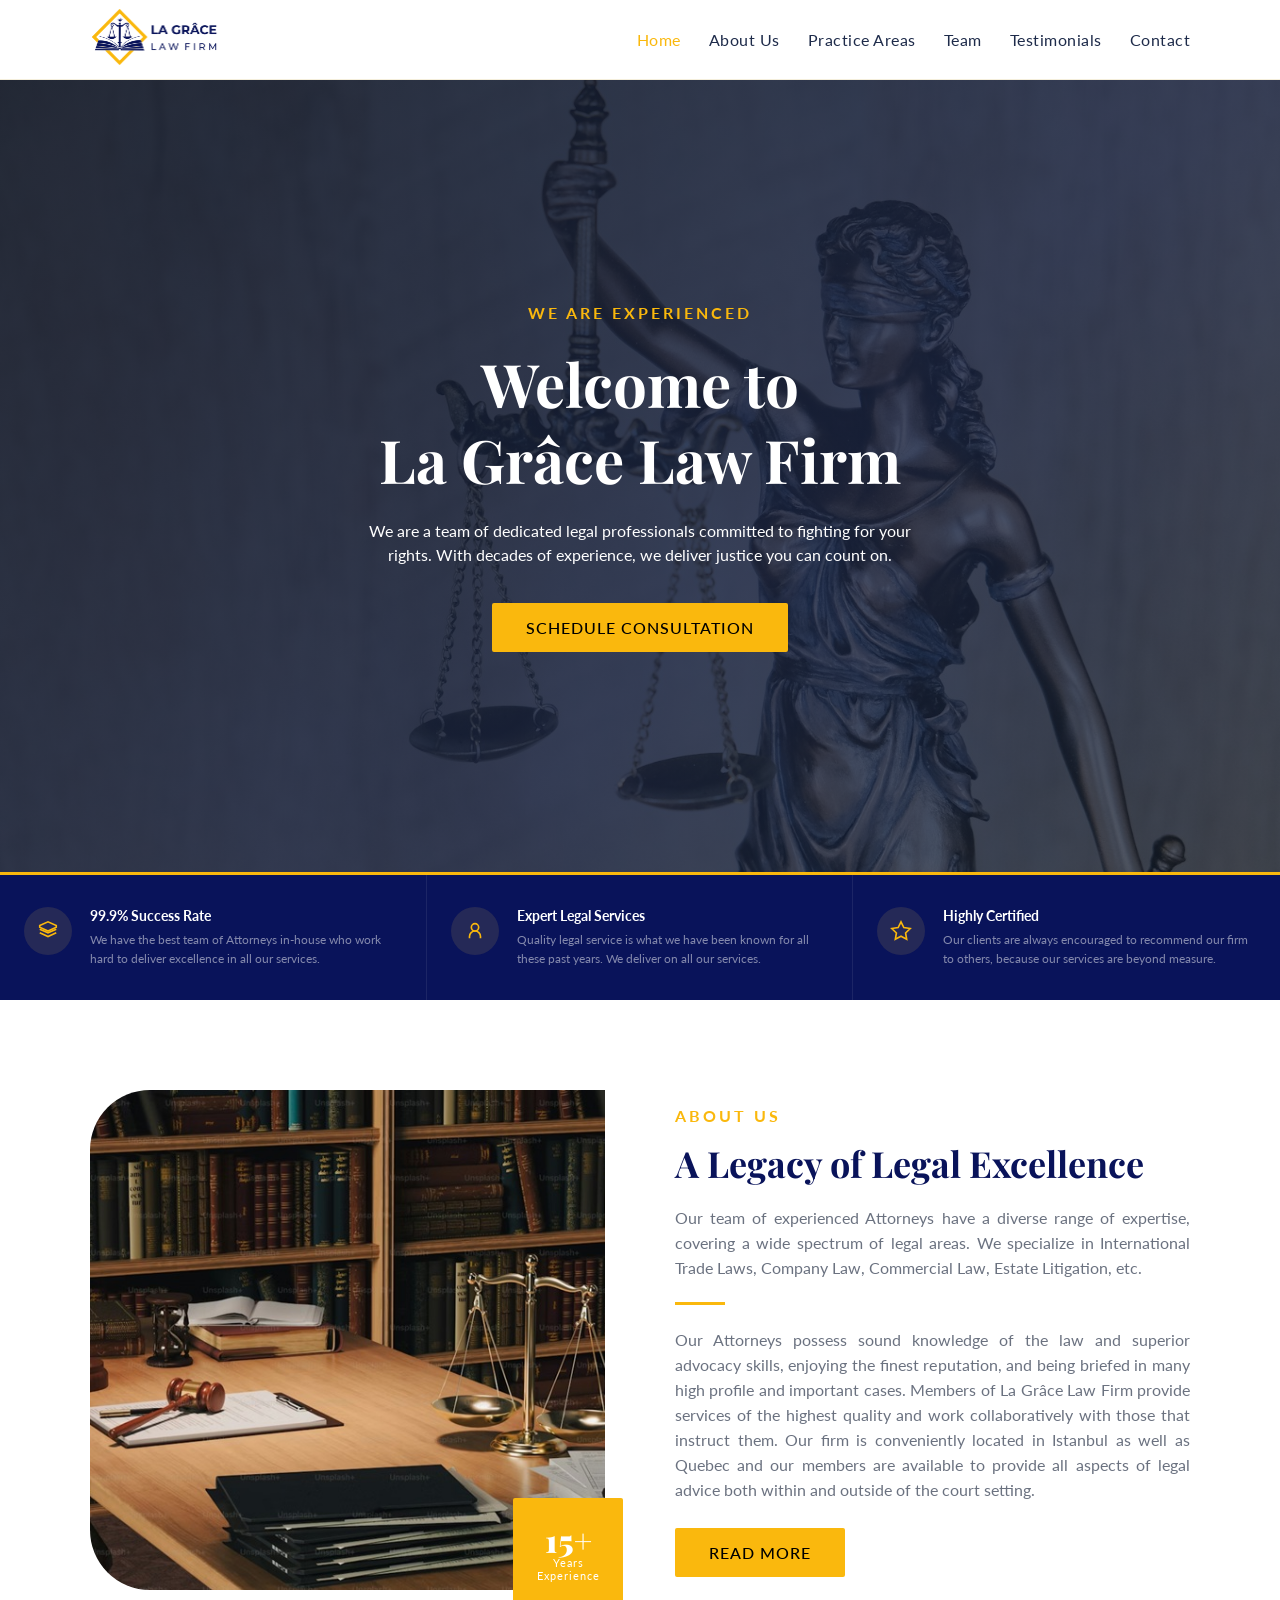
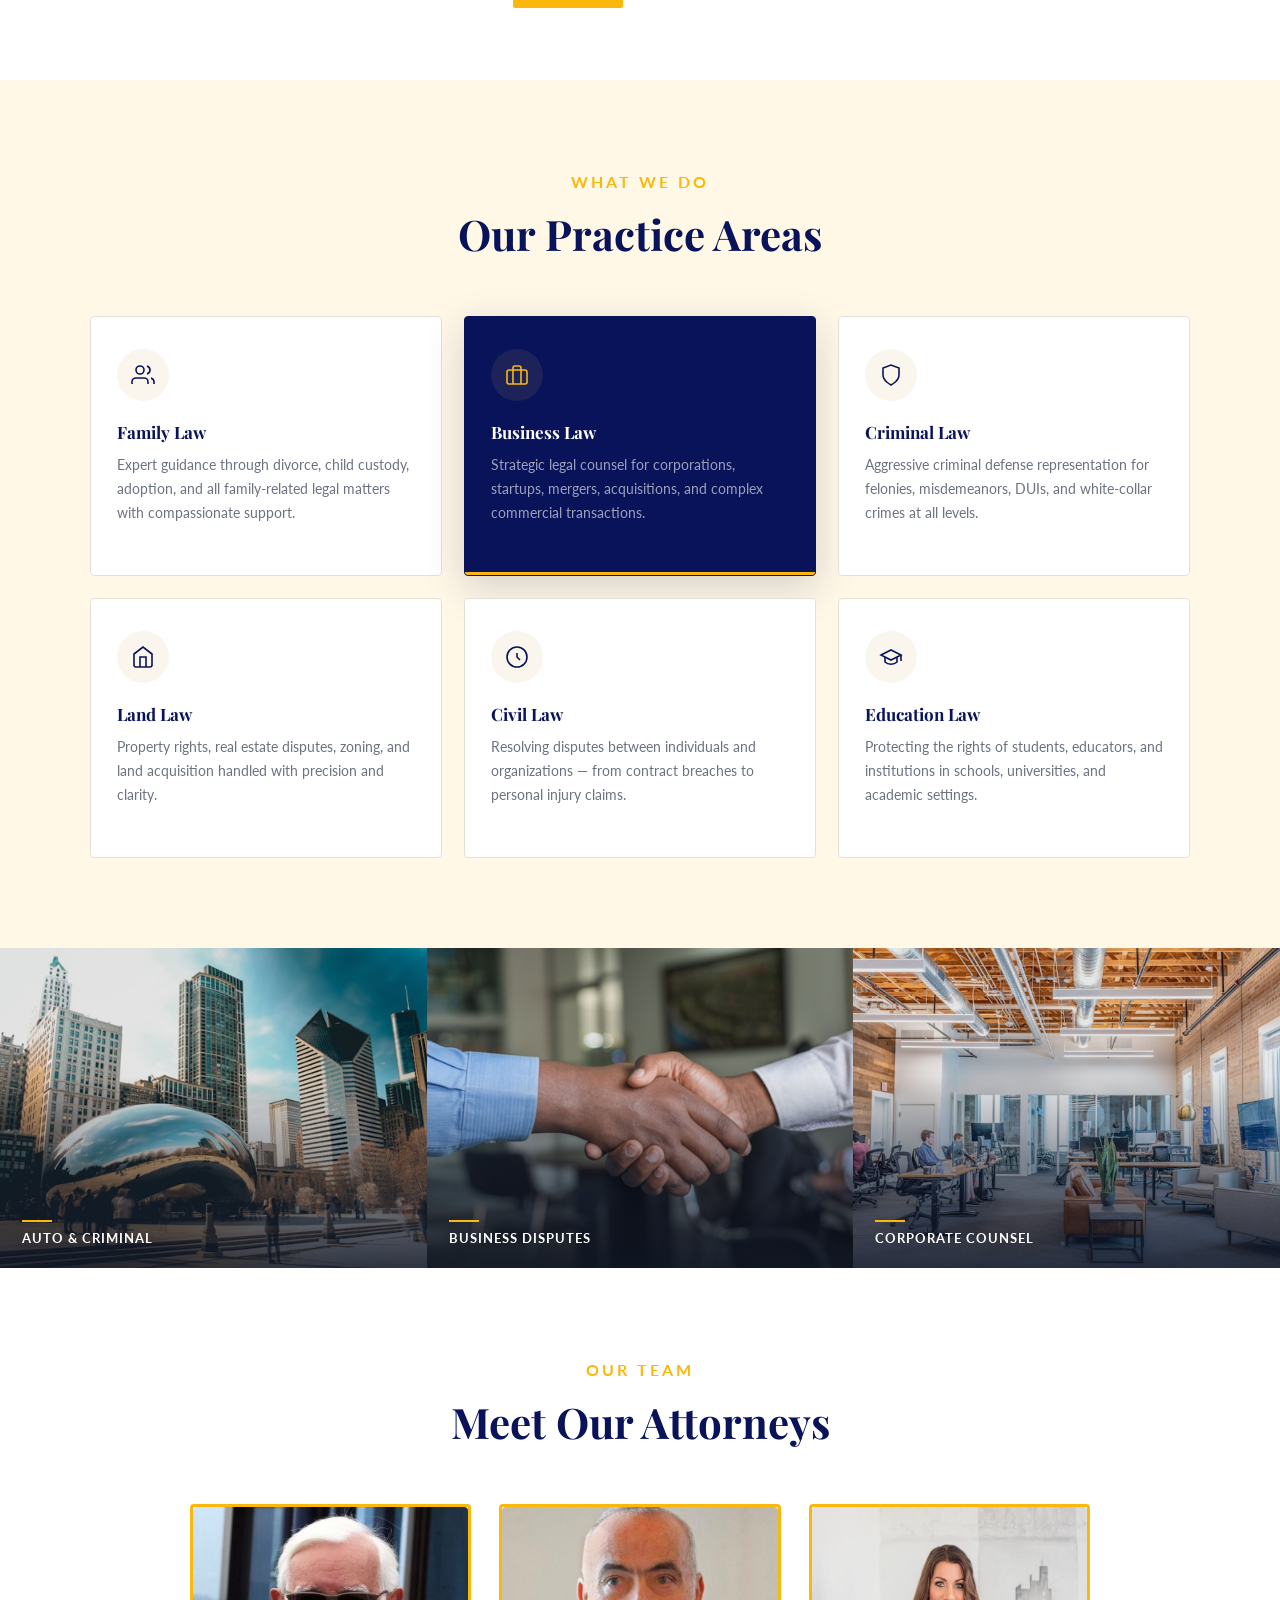
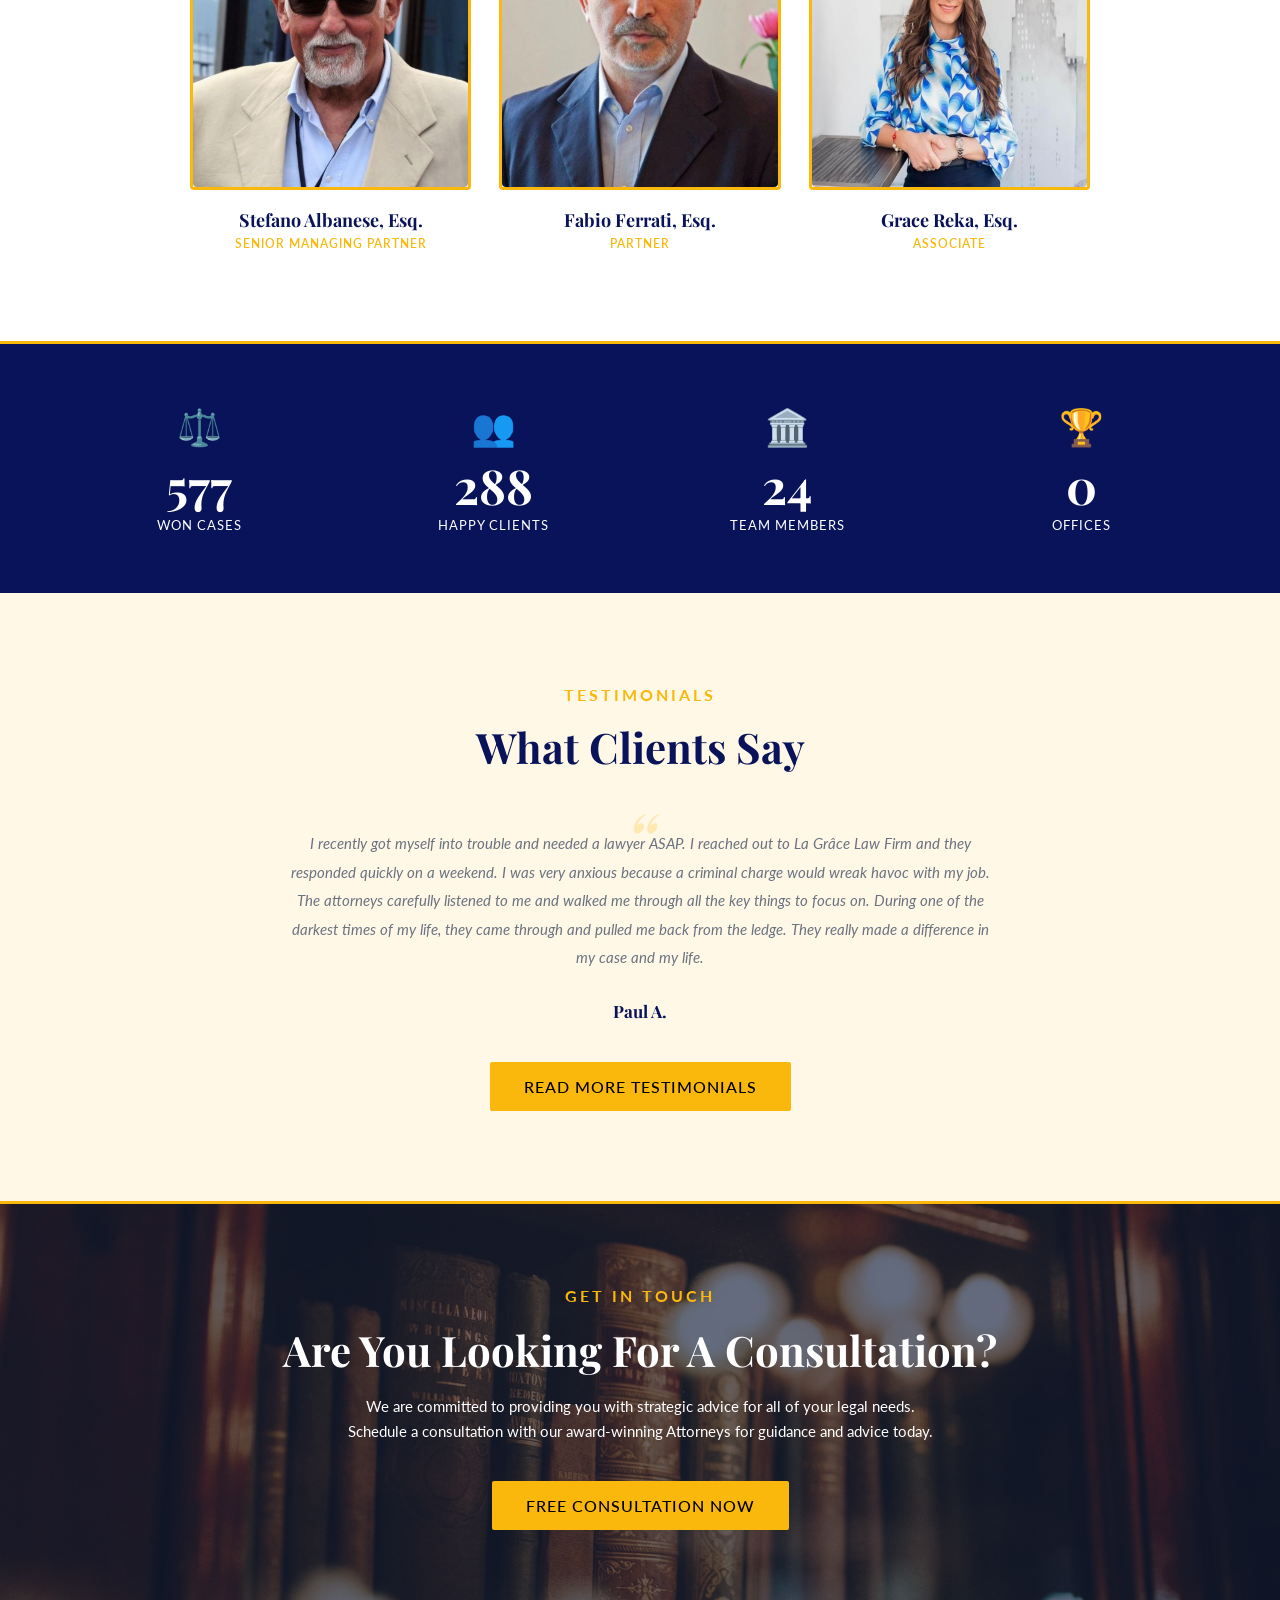
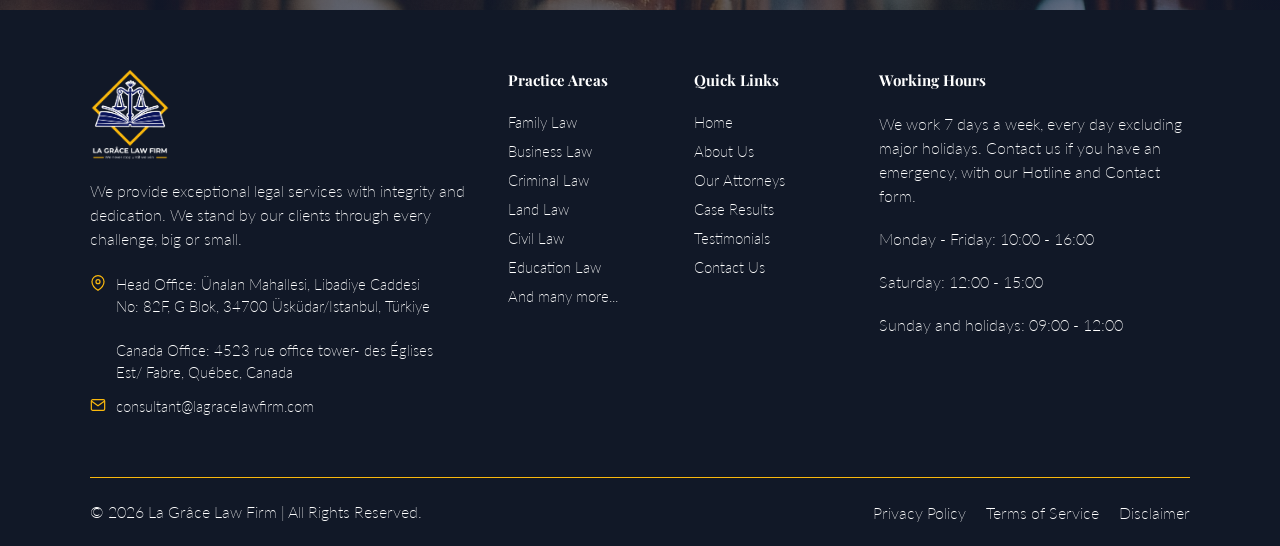
==== index.html @ ad2fe239 "Add footer" ====
<!doctype html>
<html lang="en">
  <head>
    <meta charset="UTF-8" />
    <meta name="viewport" content="width=device-width, initial-scale=1.0" />
    <link
      href="https://fonts.googleapis.com/css2?family=Playfair+Display:wght@400;500;600;700&family=Lato:wght@300;400;600;700&display=swap"
      rel="stylesheet"
    />
    <link rel="stylesheet" href="css/style.css" />
    <link rel="icon" href="img/favicon.png" type="image/x-icon" />
    <title>La Grâce Law Firm | Homepage</title>
  </head>
  <body>
    <!-- NAVBAR -->
    <nav id="navbar">
      <div class="nav-logo">
        <img src="img/site_logo.png" alt="" />
      </div>

      <div class="nav-links" id="navLinks">
        <a href="#" class="active">Home</a>
        <a href="#">About Us</a>
        <a href="#">Practice Areas</a>
        <a href="#">Team</a>
        <a href="#">Testimonials</a>
        <a href="#">Contact</a>
      </div>
      <!-- <button class="nav-cta">Book Consultation</button> -->
      <div class="hamburger" id="hamburger" onclick="toggleNav()">
        <span></span><span></span><span></span>
      </div>
    </nav>

    <!-- HERO -->
    <section class="hero">
      <div class="hero-content">
        <p class="hero-pre">We Are Experienced</p>
        <h1 class="hero-title">Welcome to <br />La Grâce Law Firm</h1>
        <p class="hero-sub">
          We are a team of dedicated legal professionals committed to fighting
          for your rights. With decades of experience, we deliver justice you
          can count on.
        </p>
        <div class="hero-btns">
          <a href="#" class="btn-gold">Schedule Consultation</a>
          <!-- <a href="#" class="btn-outline">Watch More</a> -->
        </div>
      </div>
    </section>

    <!-- STATS BAR -->
    <div class="stats-bar">
      <div class="stat-item">
        <div class="stat-icon">
          <svg viewBox="0 0 24 24">
            <path d="M3 6l9-4 9 4v2l-9 4-9-4V6z" />
            <path d="M3 14l9 4 9-4" />
            <path d="M3 10l9 4 9-4" />
          </svg>
        </div>
        <div>
          <div class="stat-title">99.9% Success Rate</div>
          <div class="stat-desc">
            We have the best team of Attorneys in-house who work hard to deliver
            excellence in all our services.
          </div>
        </div>
      </div>
      <div class="stat-item">
        <div class="stat-icon">
          <svg viewBox="0 0 24 24">
            <circle cx="12" cy="8" r="4" />
            <path d="M6 20v-2a6 6 0 0 1 12 0v2" />
          </svg>
        </div>
        <div>
          <div class="stat-title">Expert Legal Services</div>
          <div class="stat-desc">
            Quality legal service is what we have been known for all these past
            years. We deliver on all our services.
          </div>
        </div>
      </div>
      <div class="stat-item">
        <div class="stat-icon">
          <svg viewBox="0 0 24 24">
            <path
              d="M12 2l3.09 6.26L22 9.27l-5 4.87 1.18 6.88L12 17.77l-6.18 3.25L7 14.14 2 9.27l6.91-1.01L12 2z"
            />
          </svg>
        </div>
        <div>
          <div class="stat-title">Highly Certified</div>
          <div class="stat-desc">
            Our clients are always encouraged to recommend our firm to others,
            because our services are beyond measure.
          </div>
        </div>
      </div>
    </div>

    <!-- ABOUT -->
    <section class="about">
      <div class="about-inner">
        <div class="about-img-wrap">
          <div
            class="about-img"
            style="
              background-image: url(img/homepage_images/1698084059560-9a53de7b816b.jpg);
            "
          ></div>
          <div class="about-badge">
            <span class="about-badge-num">15+</span>
            <span class="about-badge-label">Years<br />Experience</span>
          </div>
        </div>
        <div class="about-text-col">
          <p class="about-pre">About Us</p>
          <h2 class="about-title">A Legacy of Legal Excellence</h2>
          <p class="about-text">
            Our team of experienced Attorneys have a diverse range of expertise,
            covering a wide spectrum of legal areas. We specialize in
            International Trade Laws, Company Law, Commercial Law, Estate
            Litigation, etc.
          </p>
          <div class="about-divider"></div>
          <p class="about-text">
            Our Attorneys possess sound knowledge of the law and superior
            advocacy skills, enjoying the finest reputation, and being briefed
            in many high profile and important cases. Members of La Grâce Law
            Firm provide services of the highest quality and work
            collaboratively with those that instruct them. Our firm is
            conveniently located in Istanbul as well as Quebec and our members
            are available to provide all aspects of legal advice both within and
            outside of the court setting.
          </p>
          <a href="#" class="btn-gold" style="margin-top: 10px">Read More</a>
        </div>
      </div>
    </section>

    <!-- PRACTICE AREAS -->
    <section class="practice" id="practice">
      <div class="section-header">
        <p class="section-pre">What We Do</p>
        <h2 class="section-title">Our Practice Areas</h2>
      </div>
      <div class="practice-grid">
        <div class="practice-card">
          <div class="pc-icon">
            <svg viewBox="0 0 24 24">
              <path d="M17 21v-2a4 4 0 0 0-4-4H5a4 4 0 0 0-4 4v2" />
              <circle cx="9" cy="7" r="4" />
              <path d="M23 21v-2a4 4 0 0 0-3-3.87" />
              <path d="M16 3.13a4 4 0 0 1 0 7.75" />
            </svg>
          </div>
          <div class="pc-title">Family Law</div>
          <div class="pc-desc">
            Expert guidance through divorce, child custody, adoption, and all
            family-related legal matters with compassionate support.
          </div>
          <!-- <a href="#" class="pc-link">Explore →</a> -->
        </div>
        <div class="practice-card active">
          <div class="pc-icon">
            <svg viewBox="0 0 24 24">
              <rect x="2" y="7" width="20" height="14" rx="2" />
              <path d="M16 21V5a2 2 0 0 0-2-2h-4a2 2 0 0 0-2 2v16" />
            </svg>
          </div>
          <div class="pc-title">Business Law</div>
          <div class="pc-desc">
            Strategic legal counsel for corporations, startups, mergers,
            acquisitions, and complex commercial transactions.
          </div>
          <!-- <a href="#" class="pc-link">Explore →</a> -->
        </div>
        <div class="practice-card">
          <div class="pc-icon">
            <svg viewBox="0 0 24 24">
              <path d="M12 22s8-4 8-10V5l-8-3-8 3v7c0 6 8 10 8 10z" />
            </svg>
          </div>
          <div class="pc-title">Criminal Law</div>
          <div class="pc-desc">
            Aggressive criminal defense representation for felonies,
            misdemeanors, DUIs, and white-collar crimes at all levels.
          </div>
          <!-- <a href="#" class="pc-link">Explore →</a> -->
        </div>
        <div class="practice-card">
          <div class="pc-icon">
            <svg viewBox="0 0 24 24">
              <path d="M3 9l9-7 9 7v11a2 2 0 0 1-2 2H5a2 2 0 0 1-2-2z" />
              <polyline points="9 22 9 12 15 12 15 22" />
            </svg>
          </div>
          <div class="pc-title">Land Law</div>
          <div class="pc-desc">
            Property rights, real estate disputes, zoning, and land acquisition
            handled with precision and clarity.
          </div>
          <!-- <a href="#" class="pc-link">Explore →</a> -->
        </div>
        <div class="practice-card">
          <div class="pc-icon">
            <svg viewBox="0 0 24 24">
              <circle cx="12" cy="12" r="10" />
              <path d="M12 8v4l3 3" />
            </svg>
          </div>
          <div class="pc-title">Civil Law</div>
          <div class="pc-desc">
            Resolving disputes between individuals and organizations — from
            contract breaches to personal injury claims.
          </div>
          <!-- <a href="#" class="pc-link">Explore →</a> -->
        </div>
        <div class="practice-card">
          <div class="pc-icon">
            <svg viewBox="0 0 24 24">
              <path d="M22 10v6M2 10l10-5 10 5-10 5z" />
              <path d="M6 12v5c3 3 9 3 12 0v-5" />
            </svg>
          </div>
          <div class="pc-title">Education Law</div>
          <div class="pc-desc">
            Protecting the rights of students, educators, and institutions in
            schools, universities, and academic settings.
          </div>
          <!-- <a href="#" class="pc-link">Explore →</a> -->
        </div>
      </div>
    </section>

    <!-- GALLERY -->
    <div class="gallery">
      <div class="gallery-item">
        <img
          src="img/homepage_images/photo-1494522855154-9297ac14b55f.jpg"
          alt="Car Accident Case"
        />
        <div class="gallery-overlay">
          <div class="gallery-label">Auto & Criminal</div>
        </div>
      </div>
      <div class="gallery-item">
        <img
          src="img/homepage_images/photo-1521791136064-7986c2920216.jpg"
          alt="Business Law"
        />
        <div class="gallery-overlay">
          <div class="gallery-label">Business Disputes</div>
        </div>
      </div>
      <div class="gallery-item">
        <img
          src="img/homepage_images/photo-1556761175-4b46a572b786.jpg"
          alt="Corporate Law"
        />
        <div class="gallery-overlay">
          <div class="gallery-label">Corporate Counsel</div>
        </div>
      </div>
    </div>

    <!-- ATTORNEYS -->
    <section class="attorneys" id="attorneys">
      <div class="section-header">
        <p class="section-pre">Our Team</p>
        <h2 class="section-title">Meet Our Attorneys</h2>
      </div>
      <div class="attorneys-grid">
        <div class="attorney-card featured">
          <div class="attorney-img-wrap">
            <img
              class="attorney-img"
              src="img/team/Stefano Albanese.jpg"
              alt="Stefano Albanese"
            />
            <!-- <div class="attorney-overlay">
              <a href="#" class="soc-btn">f</a>
              <a href="#" class="soc-btn">in</a>
              <a href="#" class="soc-btn">tw</a>
            </div> -->
          </div>
          <div class="attorney-name">Stefano Albanese, Esq.</div>
          <div class="attorney-role">Senior Managing Partner</div>
        </div>
        <div class="attorney-card featured">
          <div class="attorney-img-wrap">
            <img
              class="attorney-img"
              src="img/team/Fabio Ferrati.jpg"
              alt="Fabio Ferrati"
            />
            <!-- <div class="attorney-overlay">
              <a href="#" class="soc-btn">f</a>
              <a href="#" class="soc-btn">in</a>
              <a href="#" class="soc-btn">tw</a>
            </div> -->
          </div>
          <div class="attorney-name">Fabio Ferrati, Esq.</div>
          <div class="attorney-role">Partner</div>
        </div>
        <div class="attorney-card featured">
          <div class="attorney-img-wrap">
            <img
              class="attorney-img"
              src="img/team/Grace Reka.jpg"
              alt="Grace Reka"
            />
            <!-- <div class="attorney-overlay">
              <a href="#" class="soc-btn">f</a>
              <a href="#" class="soc-btn">in</a>
              <a href="#" class="soc-btn">tw</a>
            </div> -->
          </div>
          <div class="attorney-name">Grace Reka, Esq.</div>
          <div class="attorney-role">Associate</div>
        </div>
      </div>
    </section>

    <!-- COUNTERS -->
    <div class="counters" id="counters">
      <div class="counter-item">
        <div class="counter-icon">⚖️</div>
        <div class="counter-num" data-target="1120">0</div>
        <div class="counter-label">Won Cases</div>
      </div>
      <div class="counter-item">
        <div class="counter-icon">👥</div>
        <div class="counter-num" data-target="570">0</div>
        <div class="counter-label">Happy Clients</div>
      </div>
      <div class="counter-item">
        <div class="counter-icon">🏛️</div>
        <div class="counter-num" data-target="50">0</div>
        <div class="counter-label">Team Members</div>
      </div>
      <div class="counter-item">
        <div class="counter-icon">🏆</div>
        <div class="counter-num" data-target="2">0</div>
        <div class="counter-label">Offices</div>
      </div>
    </div>

    <!-- TESTIMONIAL -->
    <section class="testimonial">
      <div class="testimonial-inner">
        <div class="section-header">
          <p class="section-pre">Testimonials</p>
          <h2 class="section-title">What Clients Say</h2>
        </div>
        <!-- <div class="test-avatars">
          <img
            src="https://images.unsplash.com/photo-1534528741775-53994a69daeb?w=100"
            alt=""
          />
          <img
            src="https://images.unsplash.com/photo-1507003211169-0a1dd7228f2d?w=100"
            alt=""
          />
          <img
            src="https://images.unsplash.com/photo-1573496359142-b8d87734a5a2?w=100"
            alt=""
          />
        </div> -->
        <p class="test-text">
          I recently got myself into trouble and needed a lawyer ASAP. I reached
          out to La Grâce Law Firm and they responded quickly on a weekend. I
          was very anxious because a criminal charge would wreak havoc with my
          job. The attorneys carefully listened to me and walked me through all
          the key things to focus on. During one of the darkest times of my
          life, they came through and pulled me back from the ledge. They really
          made a difference in my case and my life.
        </p>
        <div class="test-author">Paul A.</div>
        <!-- <div class="test-role">Client</div> -->
        <div class="hero-btns">
          <a href="#" class="btn-gold">Read more testimonials</a>
          <!-- <a href="#" class="btn-outline">Watch More</a> -->
        </div>
      </div>
    </section>

    <!-- NEWS -->
    <!-- <section class="news" id="news">
      <div class="section-header">
        <p class="section-pre">Latest</p>
        <h2 class="section-title">News Updates</h2>
      </div>
      <div class="news-grid">
        <div class="news-card">
          <div class="news-img-wrap">
            <img
              class="news-img"
              src="https://images.unsplash.com/photo-1454165804606-c3d57bc86b40?w=600"
              alt="News 1"
            />
          </div>
          <div class="news-body">
            <div class="news-cat">Business Law</div>
            <div class="news-title">We Can Achieve Anything By Hard</div>
            <div class="news-meta">April 3, 2026 &nbsp;·&nbsp; 5 min read</div>
          </div>
        </div>
        <div class="news-card">
          <div class="news-img-wrap">
            <img
              class="news-img"
              src="https://images.unsplash.com/photo-1589391886645-d51941baf7fb?w=600"
              alt="News 2"
            />
          </div>
          <div class="news-body">
            <div class="news-cat">Criminal Law</div>
            <div class="news-title">We Can Achieve Anything By Hard</div>
            <div class="news-meta">March 28, 2026 &nbsp;·&nbsp; 4 min read</div>
          </div>
        </div>
        <div class="news-card">
          <div class="news-img-wrap">
            <img
              class="news-img"
              src="https://images.unsplash.com/photo-1521791136064-7986c2920216?w=600"
              alt="News 3"
            />
          </div>
          <div class="news-body">
            <div class="news-cat">Family Law</div>
            <div class="news-title">We Can Achieve Anything By Hard</div>
            <div class="news-meta">March 20, 2026 &nbsp;·&nbsp; 6 min read</div>
          </div>
        </div>
      </div>
    </section> -->

    <!-- CTA BANNER -->
    <section class="cta-banner">
      <p class="section-pre" style="margin-bottom: 14px">Get In Touch</p>
      <h2 class="cta-title">Are You Looking For A Consultation?</h2>
      <p class="cta-sub">
        We are committed to providing you with strategic advice for all of your
        legal needs. <br />
        Schedule a consultation with our award-winning Attorneys for guidance
        and advice today.
      </p>
      <a href="#" class="btn-gold">Free Consultation Now</a>
    </section>

    <!-- FOOTER -->
    <footer>
      <div class="footer-grid">
        <div class="footer-brand">
          <div class="footer-logo">
            <img src="img/footer-logo.png" alt="Footer Logo" />
          </div>
          <p class="footer-about">
            We provide exceptional legal services with integrity and dedication.
            We stand by our clients through every challenge, big or small.
          </p>
          <div class="footer-contact-item">
            <svg viewBox="0 0 24 24">
              <path d="M21 10c0 7-9 13-9 13s-9-6-9-13a9 9 0 0 1 18 0z" />
              <circle cx="12" cy="10" r="3" />
            </svg>
            <span
              >Head Office: Ünalan Mahallesi, Libadiye Caddesi <br />No: 82F, G
              Blok, 34700 Üsküdar/Istanbul, Türkiye
              <br />
              <br />
              Canada Office: 4523 rue office tower- des Églises <br />Est/
              Fabre, Québec, Canada
            </span>
          </div>
          <!-- <div class="footer-contact-item">
            <svg viewBox="0 0 24 24">
              <path
                d="M22 16.92v3a2 2 0 0 1-2.18 2 19.79 19.79 0 0 1-8.63-3.07A19.5 19.5 0 0 1 4.69 12a19.79 19.79 0 0 1-3.07-8.67A2 2 0 0 1 3.6 1.18h3a2 2 0 0 1 2 1.72 12.84 12.84 0 0 0 .7 2.81 2 2 0 0 1-.45 2.11L8.09 8.91a16 16 0 0 0 6 6l1.27-1.27a2 2 0 0 1 2.11-.45 12.84 12.84 0 0 0 2.81.7A2 2 0 0 1 22 16.92z"
              />
            </svg>
            <span>+1 (800) 555-LEGAL</span>
          </div> -->
          <div class="footer-contact-item">
            <svg viewBox="0 0 24 24">
              <path
                d="M4 4h16c1.1 0 2 .9 2 2v12c0 1.1-.9 2-2 2H4c-1.1 0-2-.9-2-2V6c0-1.1.9-2 2-2z"
              />
              <polyline points="22,6 12,13 2,6" />
            </svg>
            <span>consultant@lagracelawfirm.com</span>
          </div>
        </div>
        <div>
          <div class="footer-col-title">Practice Areas</div>
          <ul class="footer-links">
            <li><a href="#">Family Law</a></li>
            <li><a href="#">Business Law</a></li>
            <li><a href="#">Criminal Law</a></li>
            <li><a href="#">Land Law</a></li>
            <li><a href="#">Civil Law</a></li>
            <li><a href="#">Education Law</a></li>
            <li><a href="#">And many more...</a></li>
          </ul>
        </div>
        <div>
          <div class="footer-col-title">Quick Links</div>
          <ul class="footer-links">
            <li><a href="#">Home</a></li>
            <li><a href="#">About Us</a></li>
            <li><a href="#">Our Attorneys</a></li>
            <li><a href="#">Case Results</a></li>
            <li><a href="#">Testimonials</a></li>
            <li><a href="#">Contact Us</a></li>
          </ul>
        </div>
        <div>
          <div class="footer-col-title">Working Hours</div>
          <p class="working-sub">
            We work 7 days a week, every day excluding major holidays. Contact
            us if you have an emergency, with our Hotline and Contact form.
          </p>
          <br />
          <p class="working-sub">Monday - Friday: 10:00 - 16:00</p>
          <br />
          <p class="working-sub">Saturday: 12:00 - 15:00</p>
          <br />
          <p class="working-sub">Sunday and holidays: 09:00 - 12:00</p>
          <!-- <ul class="footer-links">
            <li><a href="#">Latest Articles</a></li>
            <li><a href="#">Press Releases</a></li>
            <li><a href="#">Legal Updates</a></li>
            <li><a href="#">Case Studies</a></li>
            <li><a href="#">Newsletter</a></li>
          </ul> -->
        </div>
      </div>
      <div class="footer-bottom">
        <div class="footer-copy">
          © 2026 La Grâce Law Firm | All Rights Reserved.
        </div>
        <div class="footer-btm-links">
          <a href="#">Privacy Policy</a>
          <a href="#">Terms of Service</a>
          <a href="#">Disclaimer</a>
        </div>
      </div>
    </footer>

    <script src="js/script.js"></script>
  </body>
</html>
---- css/style.css ----
*,
*::before,
*::after {
  box-sizing: border-box;
  margin: 0;
  padding: 0;
}

:root {
  --gold: #fab80d;
  --gold-light: #d4af5a;
  --navy: #09135a;
  --navy-dark: #111827;
  --navy-mid: #1e2b4a;
  --white: #ffffff;
  --light-bg: #fff8e7;
  --text-dark: #000526;
  --text-gray: #6b7280;
  --text-light: #9ca3af;
  --border: #e5e0d5;
}

html {
  scroll-behavior: smooth;
}
body {
  font-family: "Lato", sans-serif;
  color: var(--text-dark);
  background: var(--white);
  overflow-x: hidden;
}

/* ── NAVBAR ── */
nav {
  position: sticky;
  top: 0;
  z-index: 1000;
  background: var(--white);
  display: flex;
  align-items: center;
  justify-content: space-between;
  padding: 0 7%;
  height: 80px;
  border-bottom: 1px solid rgba(201, 168, 76, 0.2);
}
.nav-logo img {
  width: 100%;
  max-width: 130px;
}
/* .nav-logo-icon {
  width: 32px;
  height: 32px;
  border-radius: 50%;
  background: var(--gold);
  display: flex;
  align-items: center;
  justify-content: center;
  font-family: "Playfair Display", serif;
  font-weight: 700;
  color: #fff;
  font-size: 14px;
} */
/* .nav-logo span {
  color: #fff;
  font-size: 18px;
  font-weight: 700;
  letter-spacing: 1px;
  font-family: "Playfair Display", serif;
} */
.nav-links {
  display: flex;
  gap: 28px;
  align-items: center;
}
.nav-links a {
  color: #1e2b4a;
  font-size: 16px;
  line-height: 24px;
  text-decoration: none;
  letter-spacing: 0.5px;
  transition: color 0.2s;
  font-weight: 400;
}
.nav-links a:hover,
.nav-links a.active {
  color: var(--gold);
}
.nav-cta {
  background: var(--gold);
  color: #fff;
  border: none;
  padding: 9px 22px;
  border-radius: 2px;
  font-size: 13px;
  font-weight: 700;
  letter-spacing: 0.8px;
  cursor: pointer;
  transition: background 0.2s;
  font-family: "Lato", sans-serif;
}
.nav-cta:hover {
  background: var(--gold-light);
}
.nav-social {
  display: flex;
  gap: 12px;
}
.nav-social a {
  color: rgba(255, 255, 255, 0.5);
  font-size: 13px;
  text-decoration: none;
  transition: color 0.2s;
}
.nav-social a:hover {
  color: var(--gold);
}
.hamburger {
  display: none;
  flex-direction: column;
  gap: 5px;
  cursor: pointer;
  padding: 4px;
}
.hamburger span {
  display: block;
  width: 22px;
  height: 2px;
  background: #000;
  border-radius: 2px;
  transition: 0.3s;
}

/* ── HERO ── */
.hero {
  position: relative;
  min-height: 88vh;
  background:
    linear-gradient(
      135deg,
      rgba(17, 24, 39, 0.88) 0%,
      rgba(26, 35, 64, 0.82) 60%,
      rgba(17, 24, 39, 0.7) 100%
    ),
    url("/img/homepage_images/photo-1589829545856-d10d557cf95f.jpg")
      center/cover no-repeat;
  display: flex;
  align-items: center;
}
.hero-content {
  max-width: 680px;
  margin: 0 auto;
  text-align: center;
  padding: 60px 5%;
  animation: fadeUp 0.9s ease both;
}
.hero-pre {
  color: var(--gold);
  font-size: 16px;
  letter-spacing: 3px;
  line-height: 24px;
  text-transform: uppercase;
  margin-bottom: 20px;
  font-weight: 700;
}
.hero-title {
  font-family: "Playfair Display", serif;
  font-size: clamp(36px, 8vw, 60px);
  line-height: 76px;
  font-weight: 700;
  color: #fff;
  margin-bottom: 22px;
}
.hero-sub {
  color: var(--white);
  font-size: 16px;
  line-height: 24px;
  margin-bottom: 36px;
}
.hero-btns {
  display: flex;
  gap: 14px;
  justify-content: center;
  flex-wrap: wrap;
}
.btn-gold {
  background: var(--gold);
  color: #000;
  padding: 13px 32px;
  font-size: 16px;
  font-weight: 500;
  letter-spacing: 1px;
  text-transform: uppercase;
  border: 2px solid var(--gold);
  cursor: pointer;
  transition: all 0.25s;
  border-radius: 2px;
  font-family: "Lato", sans-serif;
  text-decoration: none;
  display: inline-block;
}
.btn-gold:hover {
  background: transparent;
  color: var(--gold);
}
.btn-outline {
  background: transparent;
  color: #fff;
  padding: 13px 32px;
  font-size: 13px;
  font-weight: 700;
  letter-spacing: 1px;
  text-transform: uppercase;
  border: 2px solid rgba(255, 255, 255, 0.6);
  cursor: pointer;
  transition: all 0.25s;
  border-radius: 2px;
  font-family: "Lato", sans-serif;
  text-decoration: none;
  display: inline-block;
}
.btn-outline:hover {
  border-color: var(--gold);
  color: var(--gold);
}

/* ── HERO STATS BAR ── */
.stats-bar {
  background: var(--navy);
  display: grid;
  grid-template-columns: repeat(3, 1fr);
  border-top: 3px solid var(--gold);
}
.stat-item {
  padding: 32px 24px;
  display: flex;
  gap: 18px;
  align-items: flex-start;
  border-right: 1px solid rgba(255, 255, 255, 0.08);
}
.stat-item:last-child {
  border-right: none;
}
.stat-icon {
  width: 48px;
  height: 48px;
  background: rgba(201, 168, 76, 0.15);
  border-radius: 50%;
  display: flex;
  align-items: center;
  justify-content: center;
  flex-shrink: 0;
}
.stat-icon svg {
  width: 22px;
  height: 22px;
  stroke: var(--gold);
  fill: none;
  stroke-width: 1.8;
}
.stat-title {
  color: #fff;
  font-size: 14px;
  font-weight: 700;
  margin-bottom: 6px;
}
.stat-desc {
  color: rgba(255, 255, 255, 0.5);
  font-size: 12px;
  line-height: 1.6;
}

/* ── ABOUT / VOTE SECTION ── */
.about {
  background: #fff;
  padding: 90px 5%;
}
.about-inner {
  max-width: 1100px;
  margin: 0 auto;
  display: grid;
  grid-template-columns: 1fr 1fr;
  gap: 70px;
  align-items: center;
}
.about-img-wrap {
  position: relative;
}
.about-img {
  width: 100%;
  background: url(/img/homepage_images/1698084059560-9a53de7b816b.jpg)
    center/cover no-repeat;
  height: 500px;
  border-radius: 60px 0px 60px 60px;
}
.about-badge {
  position: absolute;
  bottom: -18px;
  right: -18px;
  width: 110px;
  height: 110px;
  background: var(--gold);
  border-radius: 2px;
  display: flex;
  flex-direction: column;
  align-items: center;
  justify-content: center;
  color: #fff;
}
.about-badge-num {
  font-size: 32px;
  font-weight: 900;
  font-family: "Playfair Display", serif;
  line-height: 1;
}
.about-badge-label {
  font-size: 11px;
  letter-spacing: 1px;
  text-align: center;
}
.about-pre {
  color: var(--gold);
  font-size: 16px;
  line-height: 24px;
  letter-spacing: 3px;
  text-transform: uppercase;
  font-weight: 700;
  margin-bottom: 14px;
}
.about-title {
  font-family: "Playfair Display", serif;
  font-size: 36px;
  font-weight: 700;
  color: var(--navy);
  margin-bottom: 20px;
  line-height: 1.2;
}
.about-text {
  color: var(--text-gray);
  font-size: 16px;
  line-height: 25px;
  text-align: justify;
  margin-bottom: 16px;
}
.about-divider {
  width: 50px;
  height: 3px;
  background: var(--gold);
  margin: 22px 0;
}

/* ── PRACTICE AREAS ── */
.practice {
  background: var(--light-bg);
  padding: 90px 5%;
}
.section-header {
  text-align: center;
  margin-bottom: 54px;
}
.section-pre {
  color: var(--gold);
  font-size: 16px;
  line-height: 24px;
  letter-spacing: 3px;
  text-transform: uppercase;
  font-weight: 700;
  margin-bottom: 12px;
}
.section-title {
  font-family: "Playfair Display", serif;
  font-size: clamp(28px, 4vw, 42px);
  font-weight: 700;
  color: var(--navy);
}
.practice-grid {
  max-width: 1100px;
  margin: 0 auto;
  display: grid;
  grid-template-columns: repeat(3, 1fr);
  gap: 22px;
}
.practice-card {
  background: #fff;
  border-radius: 4px;
  padding: 32px 26px;
  border: 1px solid var(--border);
  transition: all 0.3s;
  cursor: pointer;
  position: relative;
  overflow: hidden;
}
.practice-card::before {
  content: "";
  position: absolute;
  bottom: 0;
  left: 0;
  width: 100%;
  height: 3px;
  background: var(--gold);
  transform: scaleX(0);
  transition: transform 0.3s;
  transform-origin: left;
}
.practice-card:hover::before,
.practice-card.active::before {
  transform: scaleX(1);
}
.practice-card:hover,
.practice-card.active {
  background: var(--navy);
  border-color: var(--navy);
  box-shadow: 0 12px 40px rgba(26, 35, 64, 0.18);
  transform: translateY(-4px);
}
.practice-card:hover .pc-title,
.practice-card.active .pc-title {
  color: #fff;
}
.practice-card:hover .pc-desc,
.practice-card.active .pc-desc {
  color: rgba(255, 255, 255, 0.6);
}
.practice-card:hover .pc-icon svg,
.practice-card.active .pc-icon svg {
  stroke: var(--gold);
}
.practice-card:hover .pc-link,
.practice-card.active .pc-link {
  color: var(--gold);
}
.pc-icon {
  width: 52px;
  height: 52px;
  background: rgba(201, 168, 76, 0.1);
  border-radius: 50%;
  display: flex;
  align-items: center;
  justify-content: center;
  margin-bottom: 20px;
}
.pc-icon svg {
  width: 24px;
  height: 24px;
  stroke: var(--navy);
  fill: none;
  stroke-width: 1.6;
  transition: stroke 0.3s;
}
.pc-title {
  font-family: "Playfair Display", serif;
  font-size: 17px;
  font-weight: 700;
  color: var(--navy);
  margin-bottom: 10px;
  transition: color 0.3s;
}
.pc-desc {
  color: var(--text-gray);
  font-size: 14px;
  line-height: 24px;
  margin-bottom: 18px;
  transition: color 0.3s;
}
.pc-link {
  color: var(--gold);
  font-size: 12px;
  font-weight: 700;
  letter-spacing: 1px;
  text-transform: uppercase;
  text-decoration: none;
}

/* ── CASE GALLERY ── */
.gallery {
  display: grid;
  grid-template-columns: repeat(3, 1fr);
  max-height: 320px;
}
.gallery-item {
  position: relative;
  overflow: hidden;
  cursor: pointer;
  height: 320px;
}
.gallery-item img {
  width: 100%;
  height: 100%;
  object-fit: cover;
  transition: transform 0.4s;
  display: block;
}
.gallery-item:hover img {
  transform: scale(1.06);
}
.gallery-overlay {
  position: absolute;
  inset: 0;
  background: linear-gradient(
    to top,
    rgba(17, 24, 39, 0.85) 0%,
    rgba(17, 24, 39, 0.1) 60%
  );
  display: flex;
  align-items: flex-end;
  padding: 22px;
}
.gallery-label {
  color: #fff;
  font-size: 13px;
  font-weight: 700;
  letter-spacing: 1px;
  text-transform: uppercase;
}
.gallery-label::before {
  content: "";
  display: block;
  width: 30px;
  height: 2px;
  background: var(--gold);
  margin-bottom: 8px;
}

/* ── ATTORNEYS ── */
.attorneys {
  padding: 90px 5%;
  background: #fff;
}
.attorneys-grid {
  max-width: 900px;
  margin: 0 auto;
  display: grid;
  grid-template-columns: repeat(3, 1fr);
  gap: 28px;
}
.attorney-card {
  text-align: center;
  cursor: pointer;
}
.attorney-img-wrap {
  position: relative;
  overflow: hidden;
  border-radius: 4px;
  margin-bottom: 18px;
}
.attorney-img {
  width: 100%;
  height: 280px;
  object-fit: cover;
  display: block;
  transition: transform 0.4s;
  border-radius: 4px;
}
.attorney-card:hover .attorney-img {
  transform: scale(1.05);
}
/* .attorney-overlay {
  position: absolute;
  inset: 0;
  background: linear-gradient(
    to top,
    rgba(26, 35, 64, 0.7) 0%,
    transparent 60%
  );
  opacity: 0;
  transition: opacity 0.3s;
  display: flex;
  align-items: flex-end;
  justify-content: center;
  padding-bottom: 18px;
  gap: 12px;
} */
.attorney-card:hover .attorney-overlay {
  opacity: 1;
}
.soc-btn {
  width: 34px;
  height: 34px;
  border-radius: 50%;
  background: var(--gold);
  display: flex;
  align-items: center;
  justify-content: center;
  color: #fff;
  font-size: 13px;
  text-decoration: none;
  transition: background 0.2s;
}
.soc-btn:hover {
  background: #fff;
  color: var(--navy);
}
.attorney-name {
  font-family: "Playfair Display", serif;
  font-size: 18px;
  font-weight: 700;
  color: var(--navy);
  margin-bottom: 4px;
}
.attorney-role {
  color: var(--gold);
  font-size: 12px;
  letter-spacing: 1px;
  text-transform: uppercase;
  font-weight: 600;
}
.attorney-card.featured .attorney-name {
  color: var(--navy);
}
.attorney-card.featured .attorney-img-wrap {
  border: 3px solid var(--gold);
}

/* ── COUNTERS ── */
.counters {
  background: var(--navy);
  padding: 60px 5%;
  display: grid;
  grid-template-columns: repeat(4, 1fr);
  gap: 24px;
  text-align: center;
  border-top: 3px solid var(--gold);
}
.counter-item {
}
.counter-icon {
  font-size: 36px;
  color: var(--gold);
  margin-bottom: 12px;
}
.counter-num {
  font-family: "Playfair Display", serif;
  font-size: 48px;
  font-weight: 700;
  color: #fff;
  line-height: 1;
  margin-bottom: 8px;
}
.counter-label {
  color: var(--white);
  font-size: 13px;
  letter-spacing: 1px;
  text-transform: uppercase;
}

/* ── TESTIMONIAL ── */
.testimonial {
  padding: 90px 5%;
  background: var(--light-bg);
}
.testimonial-inner {
  max-width: 700px;
  margin: 0 auto;
  text-align: center;
}
.test-avatars {
  display: flex;
  justify-content: center;
  margin-bottom: 28px;
}
.test-avatars img {
  width: 52px;
  height: 52px;
  border-radius: 50%;
  border: 3px solid #fff;
  object-fit: cover;
  margin: 0 -8px;
}
.test-text {
  color: var(--text-gray);
  font-size: 15px;
  line-height: 1.9;
  font-style: italic;
  margin-bottom: 28px;
  position: relative;
}
.test-text::before {
  content: "\201C";
  font-family: "Playfair Display", serif;
  font-size: 80px;
  color: var(--gold);
  opacity: 0.25;
  position: absolute;
  top: -30px;
  left: 50%;
  transform: translateX(-50%);
  line-height: 1;
}
.test-author {
  font-family: "Playfair Display", serif;
  font-size: 17px;
  font-weight: 700;
  color: var(--navy);
  padding-bottom: 40px;
}
.test-role {
  color: var(--gold);
  font-size: 12px;
  letter-spacing: 1px;
  text-transform: uppercase;
}

/* ── NEWS ── */
/* .news {
  padding: 90px 5%;
  background: #fff;
}
.news-grid {
  max-width: 1100px;
  margin: 0 auto;
  display: grid;
  grid-template-columns: repeat(3, 1fr);
  gap: 28px;
}
.news-card {
  border-radius: 4px;
  overflow: hidden;
  border: 1px solid var(--border);
  transition: box-shadow 0.3s;
}
.news-card:hover {
  box-shadow: 0 10px 40px rgba(26, 35, 64, 0.12);
}
.news-img {
  width: 100%;
  height: 200px;
  object-fit: cover;
  display: block;
  transition: transform 0.4s;
}
.news-card:hover .news-img {
  transform: scale(1.04);
}
.news-img-wrap {
  overflow: hidden;
}
.news-body {
  padding: 22px 20px;
}
.news-cat {
  color: var(--gold);
  font-size: 11px;
  font-weight: 700;
  letter-spacing: 2px;
  text-transform: uppercase;
  margin-bottom: 10px;
}
.news-title {
  font-family: "Playfair Display", serif;
  font-size: 16px;
  font-weight: 700;
  color: var(--navy);
  margin-bottom: 10px;
  line-height: 1.4;
}
.news-meta {
  color: var(--text-light);
  font-size: 12px;
} */

/* ── CTA BANNER ── */
.cta-banner {
  background:
    linear-gradient(
      135deg,
      rgba(17, 24, 39, 0.92) 0%,
      rgba(26, 35, 64, 0.6) 0%
    ),
    url("/img/homepage_images/photo-137682609173902hg.jpg") center/cover
      no-repeat;
  padding: 80px 5%;
  text-align: center;
  border-top: 3px solid var(--gold);
}
.cta-title {
  font-family: "Playfair Display", serif;
  font-size: clamp(26px, 4vw, 42px);
  font-weight: 700;
  color: #fff;
  margin-bottom: 16px;
}
.cta-sub {
  color: var(--white);
  font-size: 15px;
  margin-bottom: 36px;
  line-height: 1.7;
}

/* ── FOOTER ── */
footer {
  background: var(--navy-dark);
  padding: 60px 5% 0;
}
.footer-grid {
  max-width: 1100px;
  margin: 0 auto;
  display: grid;
  grid-template-columns: 2.5fr 1fr 1fr 2fr;
  gap: 30px;
  padding-bottom: 48px;
  border-bottom: 1.3px solid var(--gold);
}
.footer-brand {
}
.footer-logo img {
  width: 100%;
  max-width: 80px;
  display: flex;
  align-items: center;
  gap: 8px;
  margin-bottom: 18px;
}
/* .footer-logo-icon {
  width: 34px;
  height: 34px;
  border-radius: 50%;
  background: var(--gold);
  display: flex;
  align-items: center;
  justify-content: center;
  font-family: "Playfair Display", serif;
  font-weight: 700;
  color: #fff;
  font-size: 14px;
} */
/* .footer-logo span {
  color: #fff;
  font-size: 18px;
  font-weight: 700;
  font-family: "Playfair Display", serif;
} */
.footer-about {
  color: var(--white);
  font-size: 16px;
  line-height: 24px;
  margin-bottom: 22px;
  font-weight: 200;
}
.footer-contact-item {
  display: flex;
  gap: 10px;
  align-items: flex-start;
  margin-bottom: 12px;
}
.footer-contact-item svg {
  width: 16px;
  height: 16px;
  stroke: var(--gold);
  fill: none;
  stroke-width: 1.8;
  flex-shrink: 0;
  margin-top: 2px;
}
.footer-contact-item span {
  color: var(--white);
  font-size: 15px;
  line-height: 22px;
  font-weight: 200;
}
.footer-col-title {
  color: #fff;
  font-size: 15px;
  font-weight: 700;
  font-family: "Playfair Display", serif;
  margin-bottom: 22px;
}

.working-sub {
  color: var(--white);
  font-size: 16px;
  line-height: 24px;
  font-weight: 200;
}
.footer-links {
  list-style: none;
}
.footer-links li {
  margin-bottom: 10px;
}
.footer-links a {
  color: var(--white);
  font-size: 15px;
  text-decoration: none;
  transition: color 0.2s;
  font-weight: 200;
}
.footer-links a:hover {
  color: var(--gold);
}
.footer-bottom {
  max-width: 1100px;
  margin: 0 auto;
  padding: 22px 0;
  display: flex;
  justify-content: space-between;
  align-items: center;
  flex-wrap: wrap;
  gap: 12px;
}
.footer-copy {
  color: var(--white);
  font-size: 16px;
  line-height: 24px;
  font-weight: 200;
}
.footer-btm-links {
  display: flex;
  gap: 20px;
}
.footer-btm-links a {
  color: var(--white);
  font-size: 16px;
  font-weight: 200;
  text-decoration: none;
  transition: color 0.2s;
}
.footer-btm-links a:hover {
  color: var(--gold);
}

/* ── ANIMATIONS ── */
@keyframes fadeUp {
  from {
    opacity: 0;
    transform: translateY(30px);
  }
  to {
    opacity: 1;
    transform: translateY(0);
  }
}

/* ── RESPONSIVE ── */
@media (max-width: 1024px) {
  .counters {
    grid-template-columns: repeat(2, 1fr);
  }
  .footer-grid {
    grid-template-columns: 1fr 1fr;
  }
}

@media (max-width: 768px) {
  .nav-links,
  .nav-cta,
  .nav-social {
    display: none;
  }
  .hamburger {
    display: flex;
  }
  nav.open .nav-links {
    display: flex;
    flex-direction: column;
    position: absolute;
    top: 64px;
    left: 0;
    right: 0;
    background: var(--navy-dark);
    padding: 20px 5%;
    gap: 18px;
  }
  nav.open .nav-cta {
    display: block;
    margin: 0 5% 16px;
    text-align: center;
  }
  .stats-bar {
    grid-template-columns: 1fr;
  }
  .stat-item {
    border-right: none;
    border-bottom: 1px solid rgba(255, 255, 255, 0.08);
  }
  .about-inner {
    grid-template-columns: 1fr;
    gap: 40px;
  }
  .about-img {
    height: 300px;
  }
  .about-badge {
    right: 0;
  }
  .practice-grid {
    grid-template-columns: 1fr 1fr;
  }
  .gallery {
    grid-template-columns: 1fr;
    max-height: none;
  }
  .gallery-item {
    height: 220px;
  }
  .attorneys-grid {
    grid-template-columns: 1fr 1fr;
  }
  .news-grid {
    grid-template-columns: 1fr;
  }
  .footer-grid {
    grid-template-columns: 1fr;
    gap: 32px;
  }
  .footer-bottom {
    flex-direction: column;
    text-align: center;
  }
}

@media (max-width: 480px) {
  .practice-grid {
    grid-template-columns: 1fr;
  }
  .attorneys-grid {
    grid-template-columns: 1fr;
  }
  .counters {
    grid-template-columns: repeat(2, 1fr);
  }
  .hero-btns {
    flex-direction: column;
    align-items: center;
  }
}

/* ── COUNTER ANIMATION ── */
.counter-num {
  transition: all 0.3s;
}
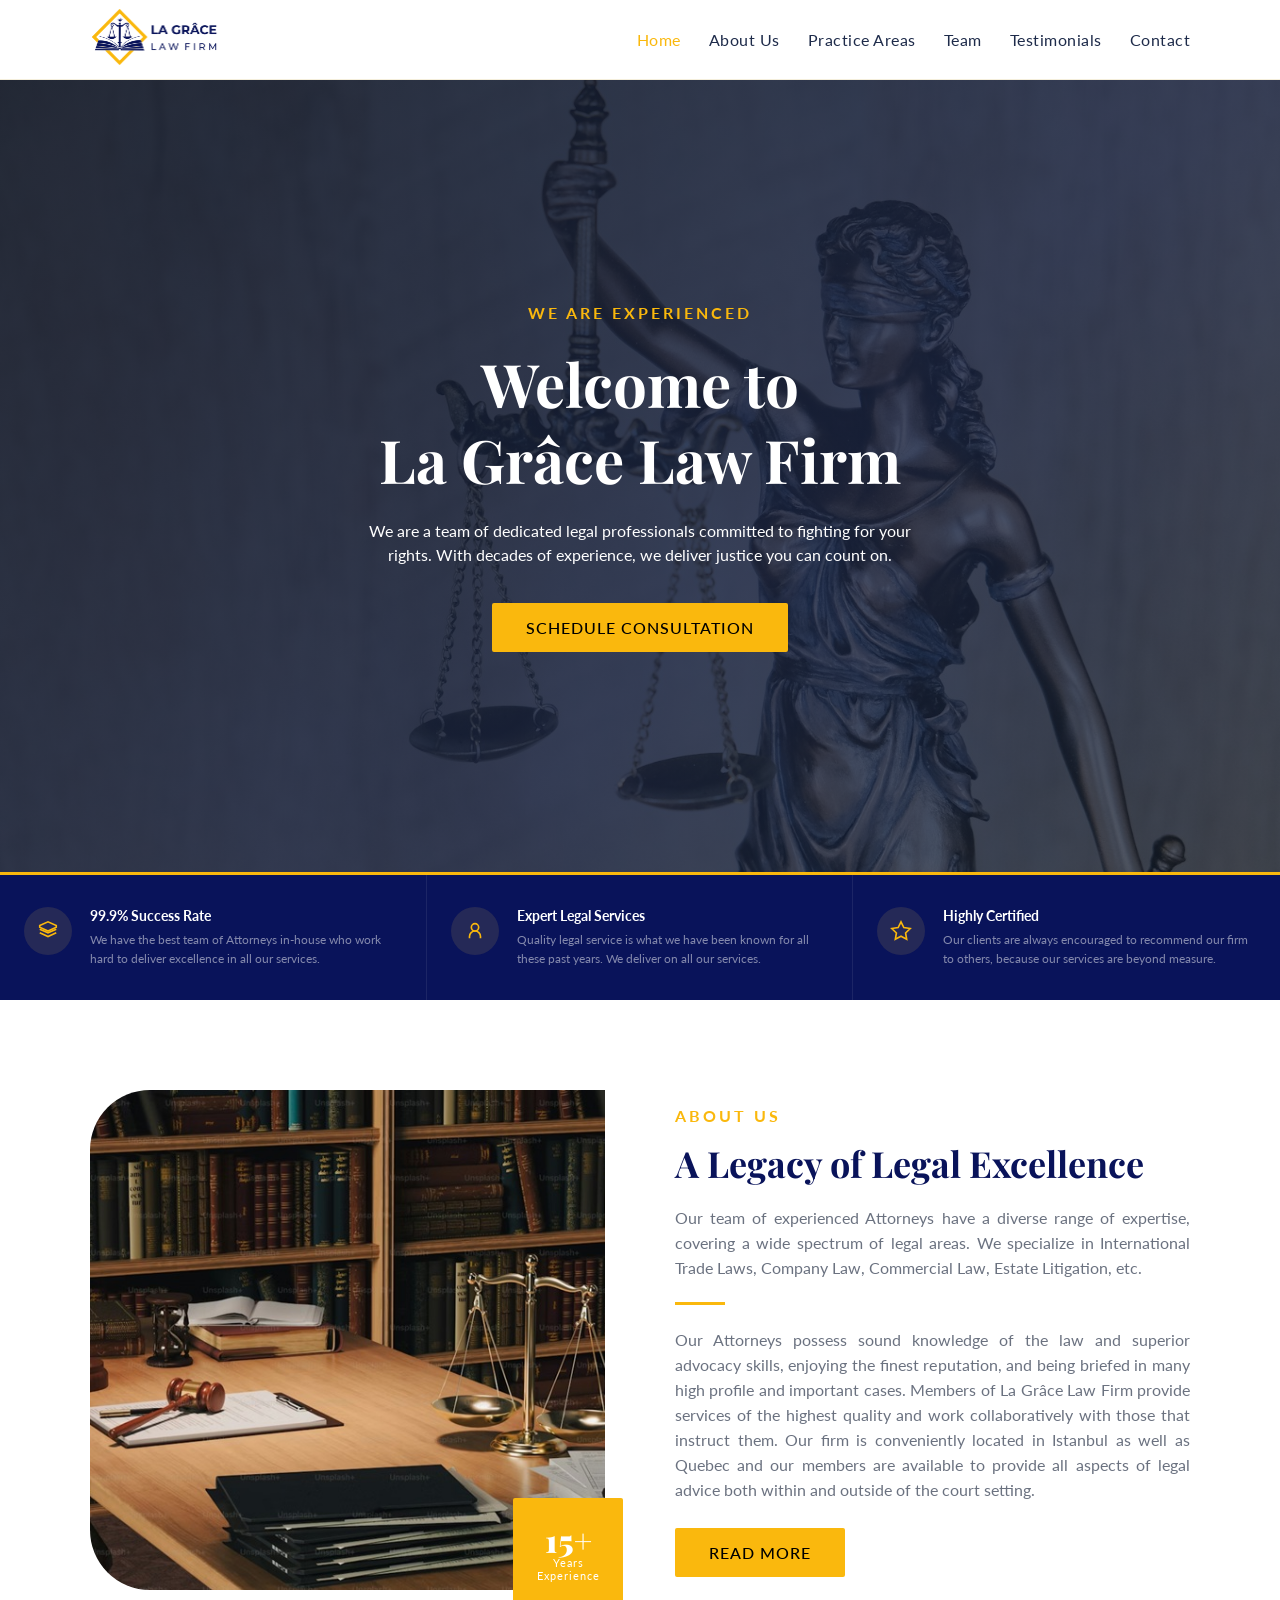
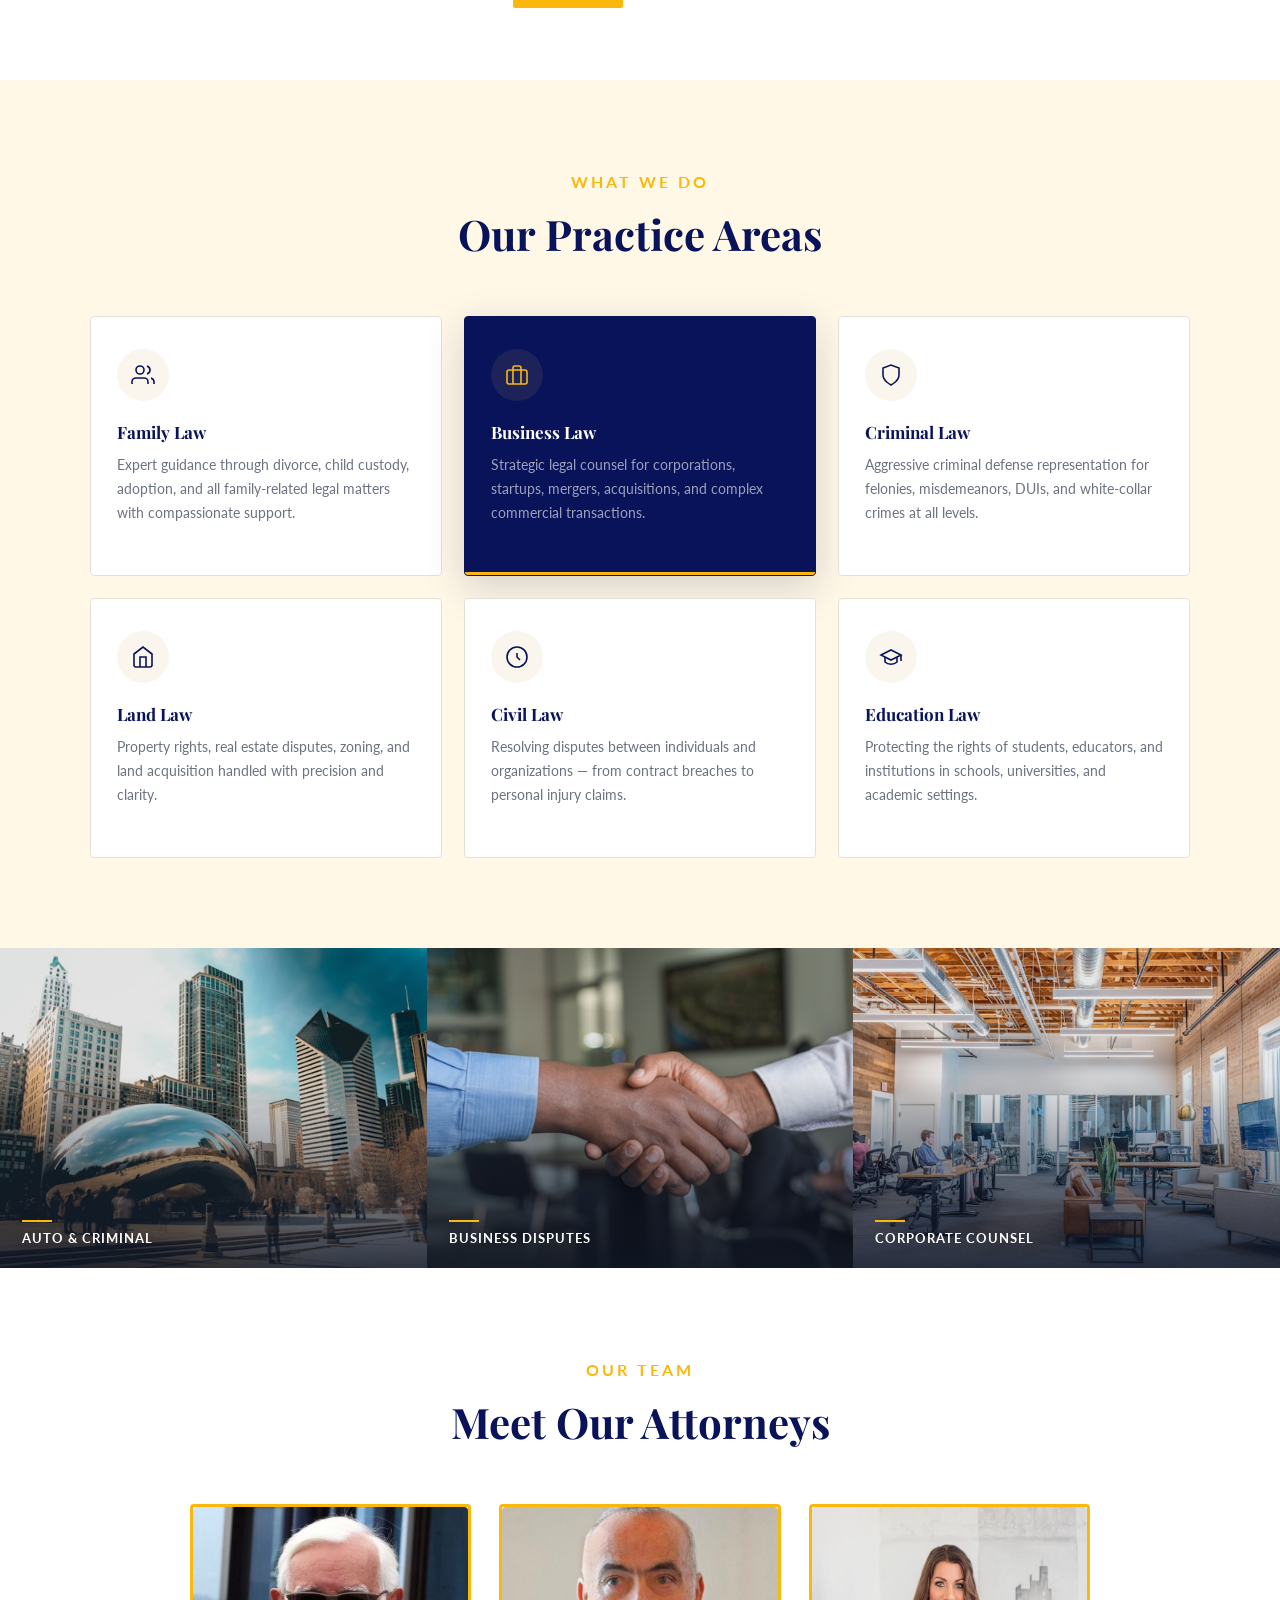
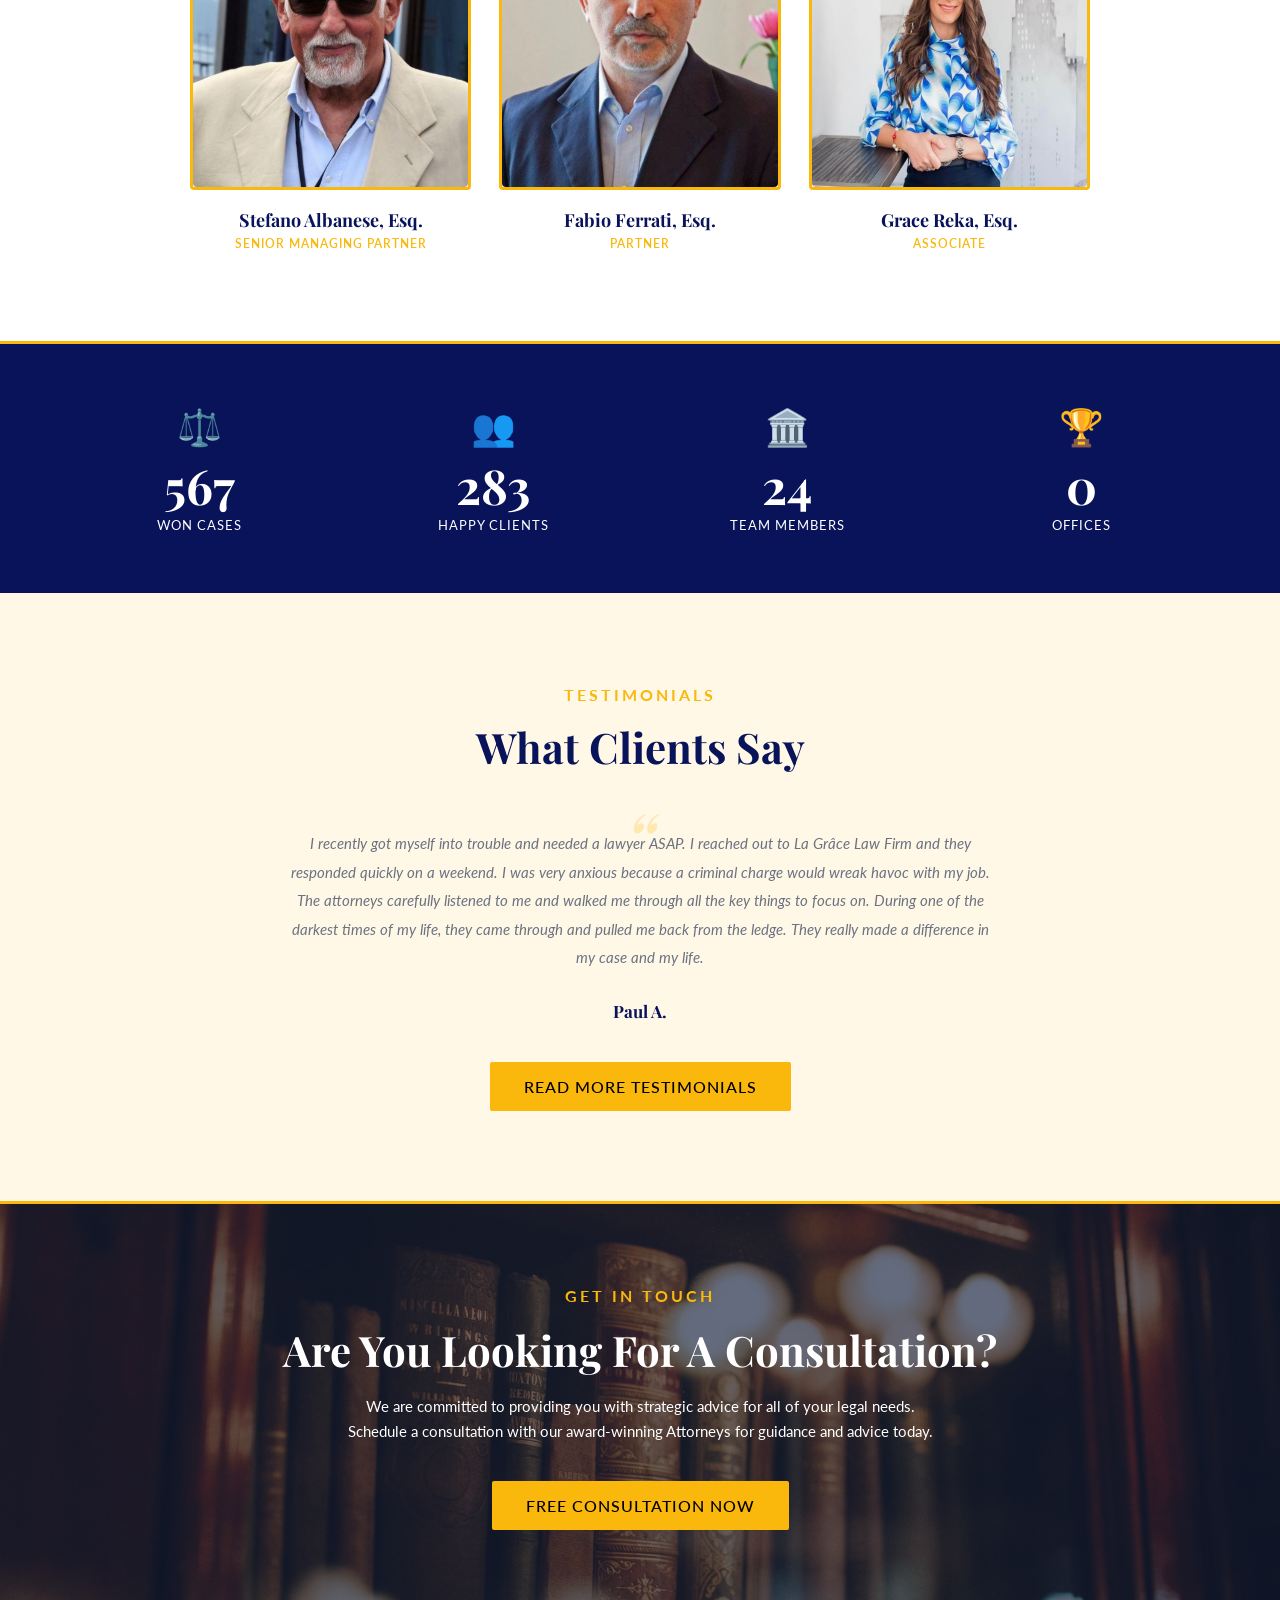
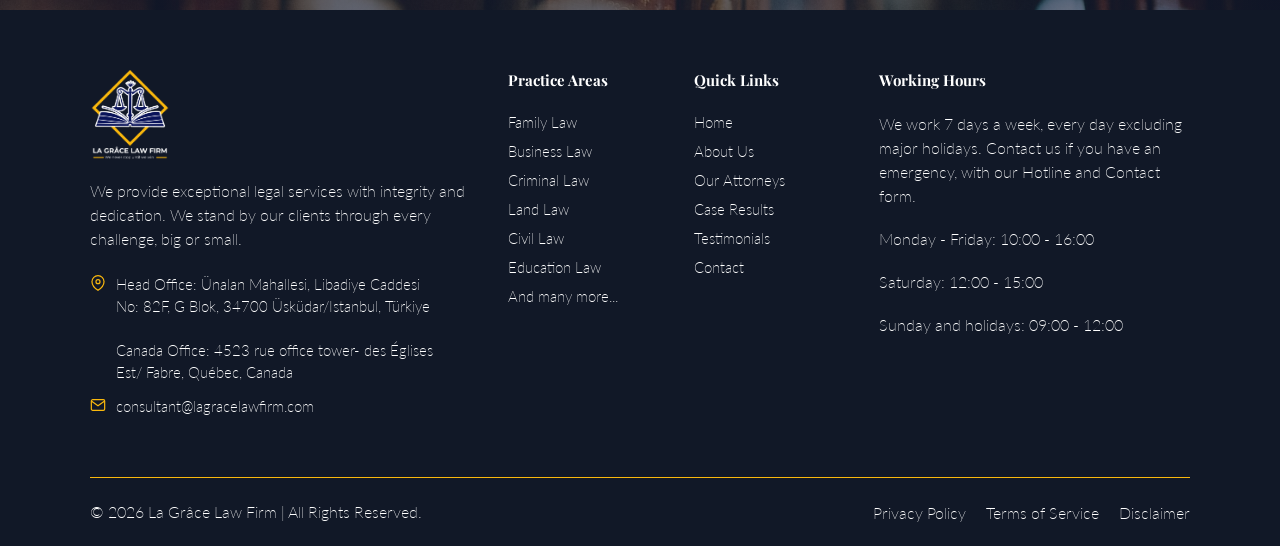
==== commit 6f2e5e29: "Add footer quick link" ====
--- a/index.html
+++ b/index.html
@@ -515,7 +515,7 @@
             <li><a href="#">Our Attorneys</a></li>
             <li><a href="#">Case Results</a></li>
             <li><a href="#">Testimonials</a></li>
-            <li><a href="#">Contact Us</a></li>
+            <li><a href="#">Contact</a></li>
           </ul>
         </div>
         <div>
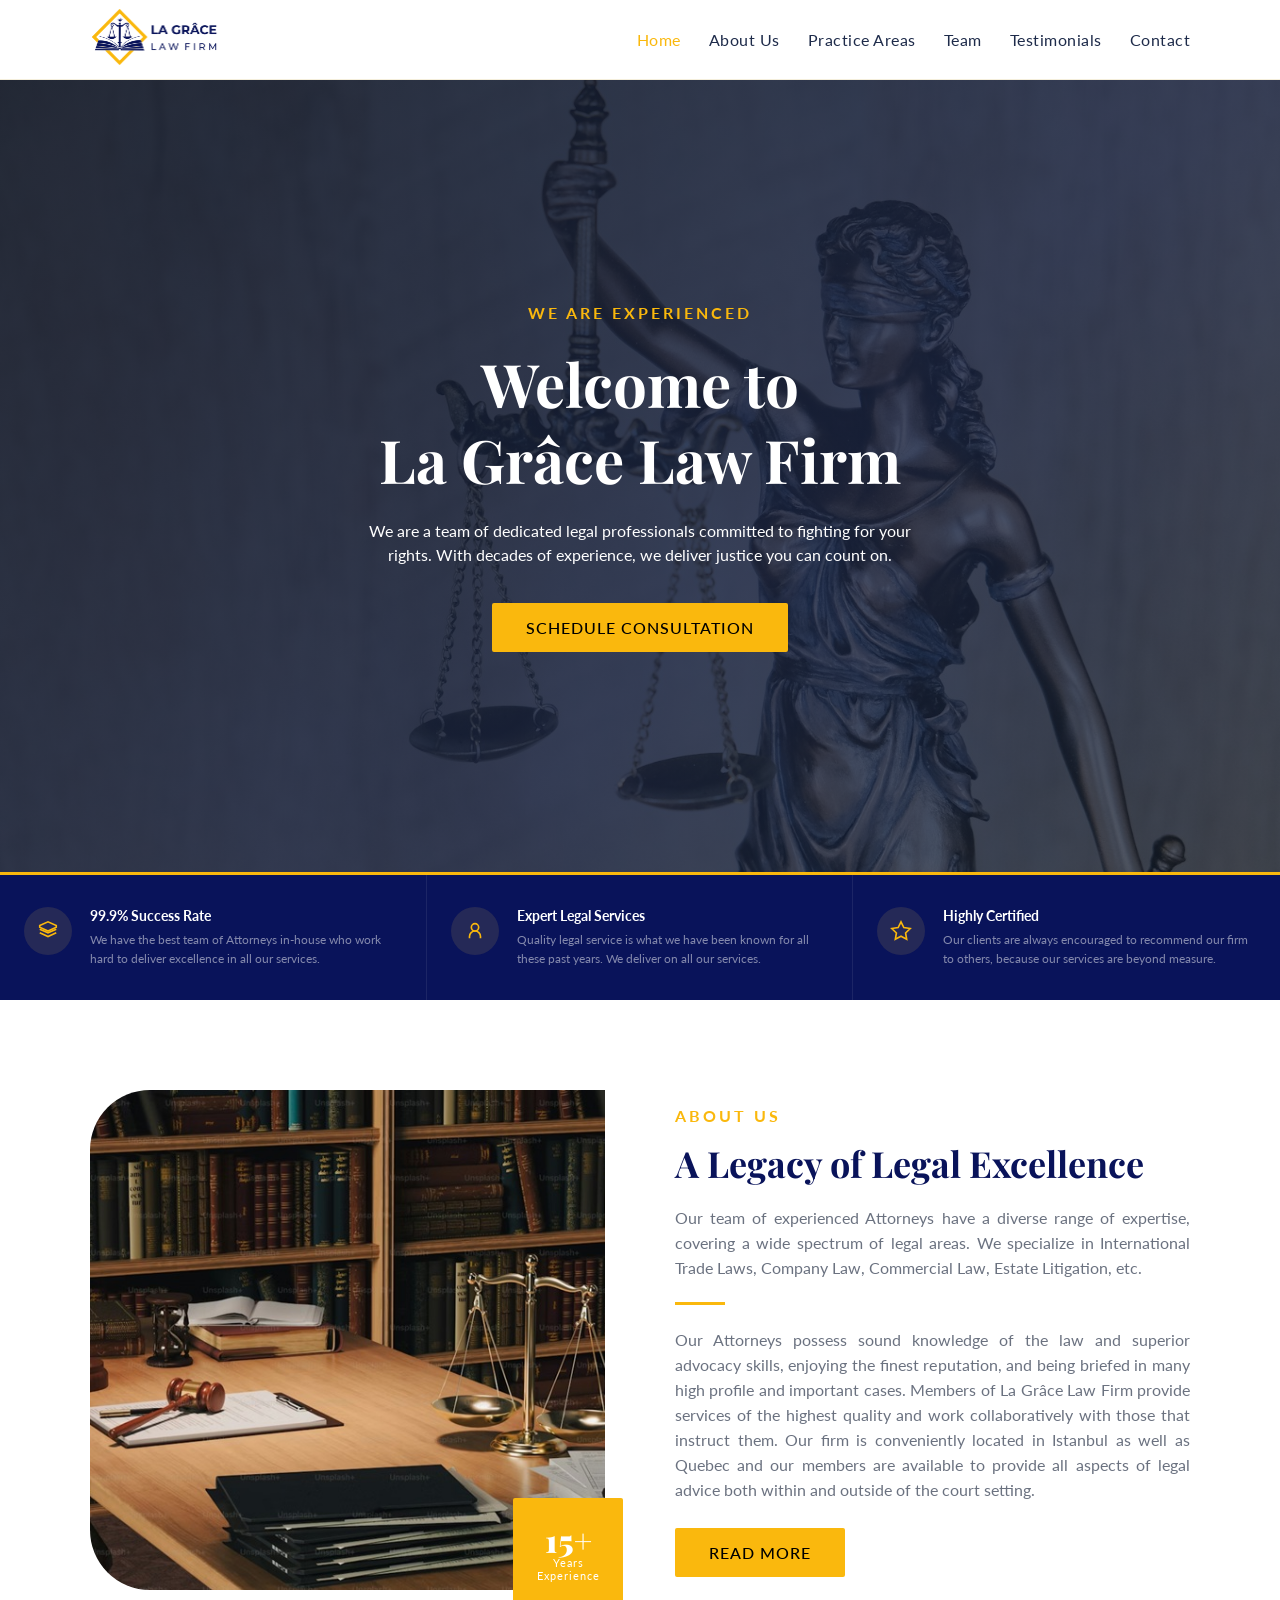
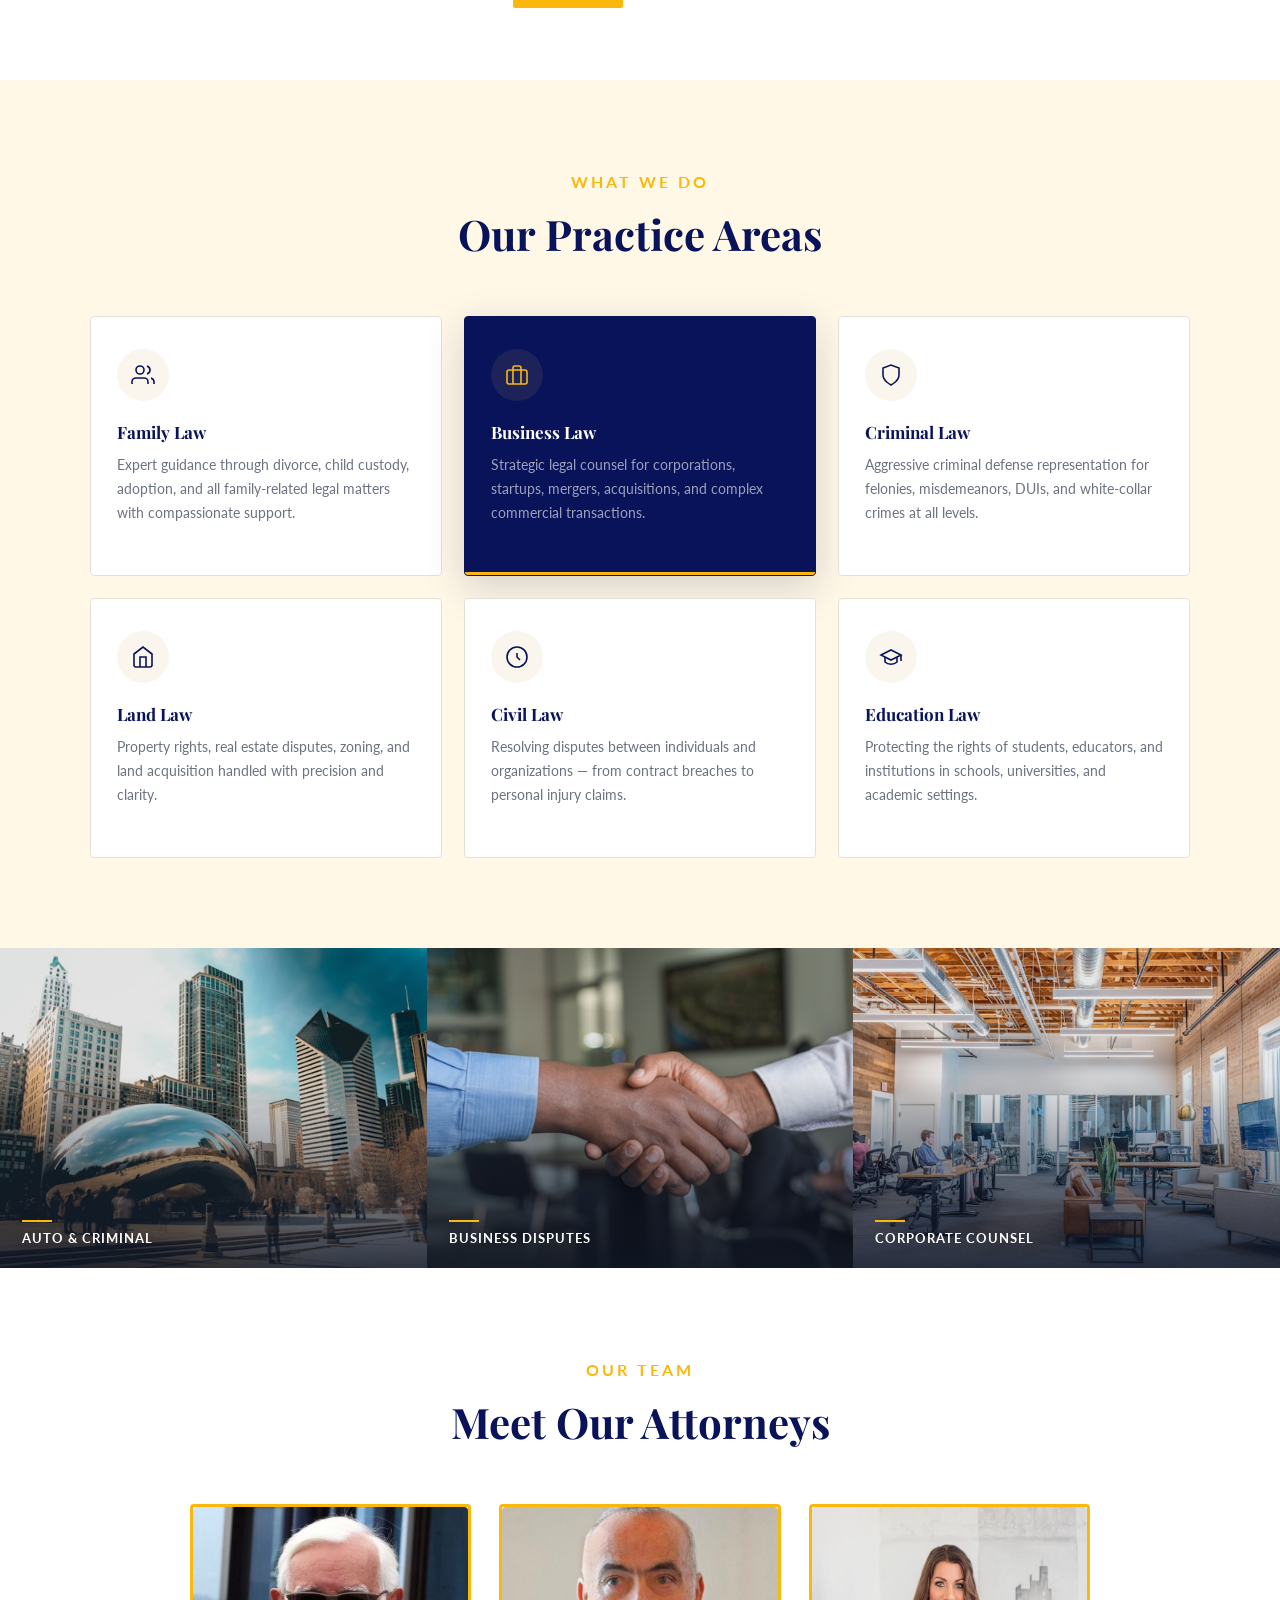
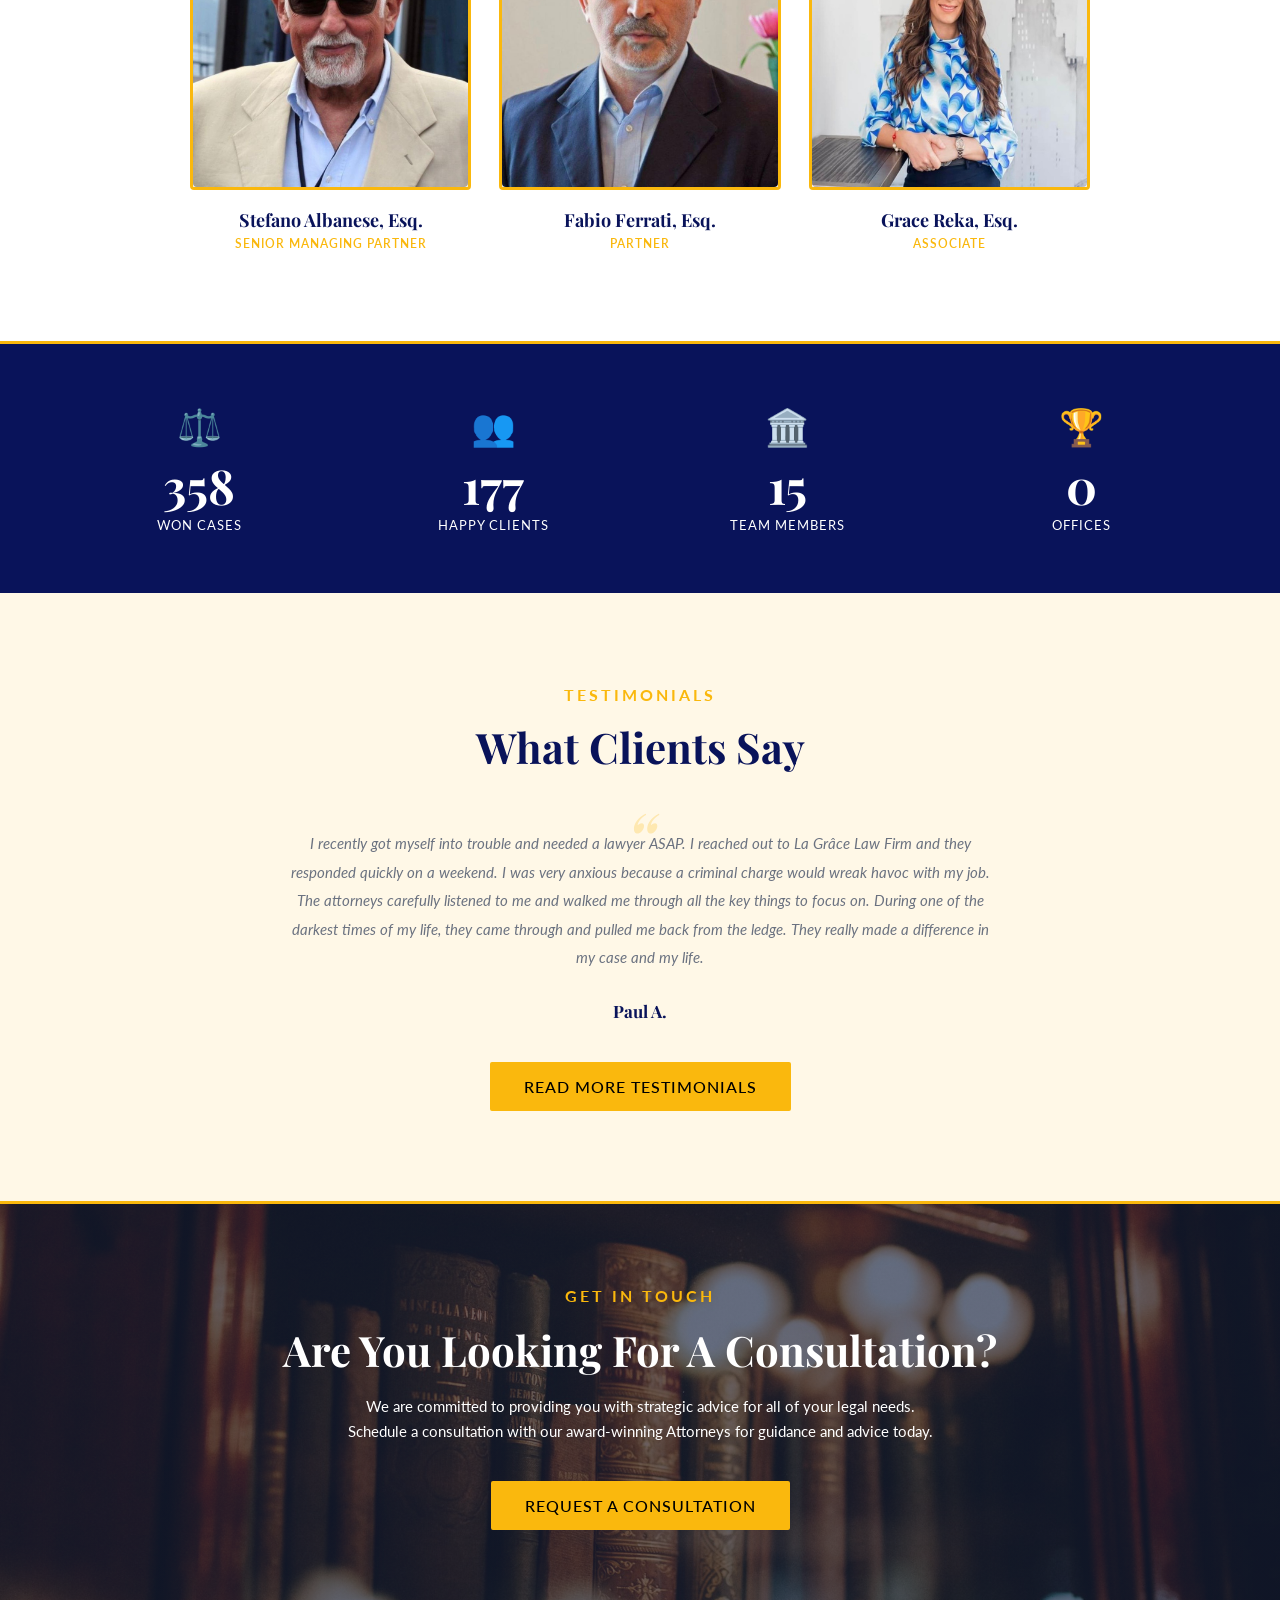
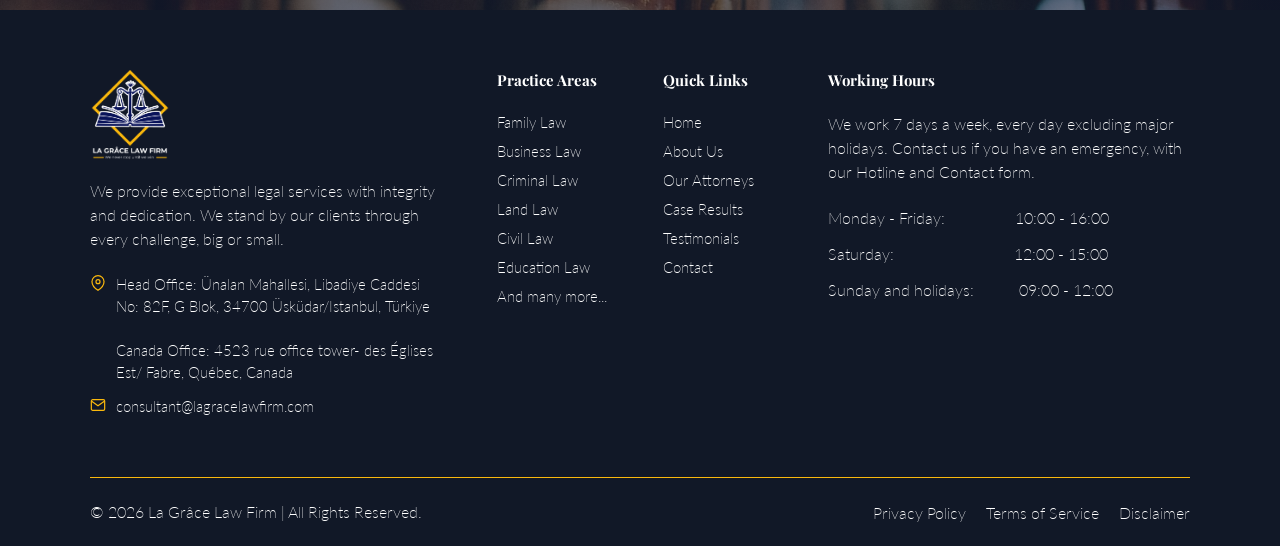
==== commit e6466559: "add working hours" ====
--- a/index.html
+++ b/index.html
@@ -449,7 +449,7 @@
         Schedule a consultation with our award-winning Attorneys for guidance
         and advice today.
       </p>
-      <a href="#" class="btn-gold">Free Consultation Now</a>
+      <a href="#" class="btn-gold">Request a Consultation</a>
     </section>
 
     <!-- FOOTER -->
@@ -524,12 +524,21 @@
             We work 7 days a week, every day excluding major holidays. Contact
             us if you have an emergency, with our Hotline and Contact form.
           </p>
-          <br />
-          <p class="working-sub">Monday - Friday: 10:00 - 16:00</p>
-          <br />
-          <p class="working-sub">Saturday: 12:00 - 15:00</p>
-          <br />
-          <p class="working-sub">Sunday and holidays: 09:00 - 12:00</p>
+          <div>
+            <div class="working-hours1">
+              <p class="working-sub">Monday - Friday:</p>
+              <p class="working-sub">10:00 - 16:00</p>
+            </div>
+            <div class="working-hours2">
+              <p class="working-sub">Saturday:</p>
+              <p class="working-sub">12:00 - 15:00</p>
+            </div>
+            <div class="working-hours3">
+              <p class="working-sub">Sunday and holidays:</p>
+              <p class="working-sub">09:00 - 12:00</p>
+            </div>
+          </div>
+
           <!-- <ul class="footer-links">
             <li><a href="#">Latest Articles</a></li>
             <li><a href="#">Press Releases</a></li>
--- a/css/style.css
+++ b/css/style.css
@@ -794,8 +794,8 @@
   max-width: 1100px;
   margin: 0 auto;
   display: grid;
-  grid-template-columns: 2.5fr 1fr 1fr 2fr;
-  gap: 30px;
+  grid-template-columns: 3fr 1fr 1fr 3fr;
+  gap: 45px;
   padding-bottom: 48px;
   border-bottom: 1.3px solid var(--gold);
 }
@@ -869,6 +869,21 @@
   font-size: 16px;
   line-height: 24px;
   font-weight: 200;
+}
+.working-hours1 {
+  display: flex;
+  gap: 70px;
+  padding-top: 22px;
+}
+.working-hours2 {
+  display: flex;
+  gap: 120px;
+  padding-top: 12px;
+}
+.working-hours3 {
+  display: flex;
+  gap: 45px;
+  padding-top: 12px;
 }
 .footer-links {
   list-style: none;
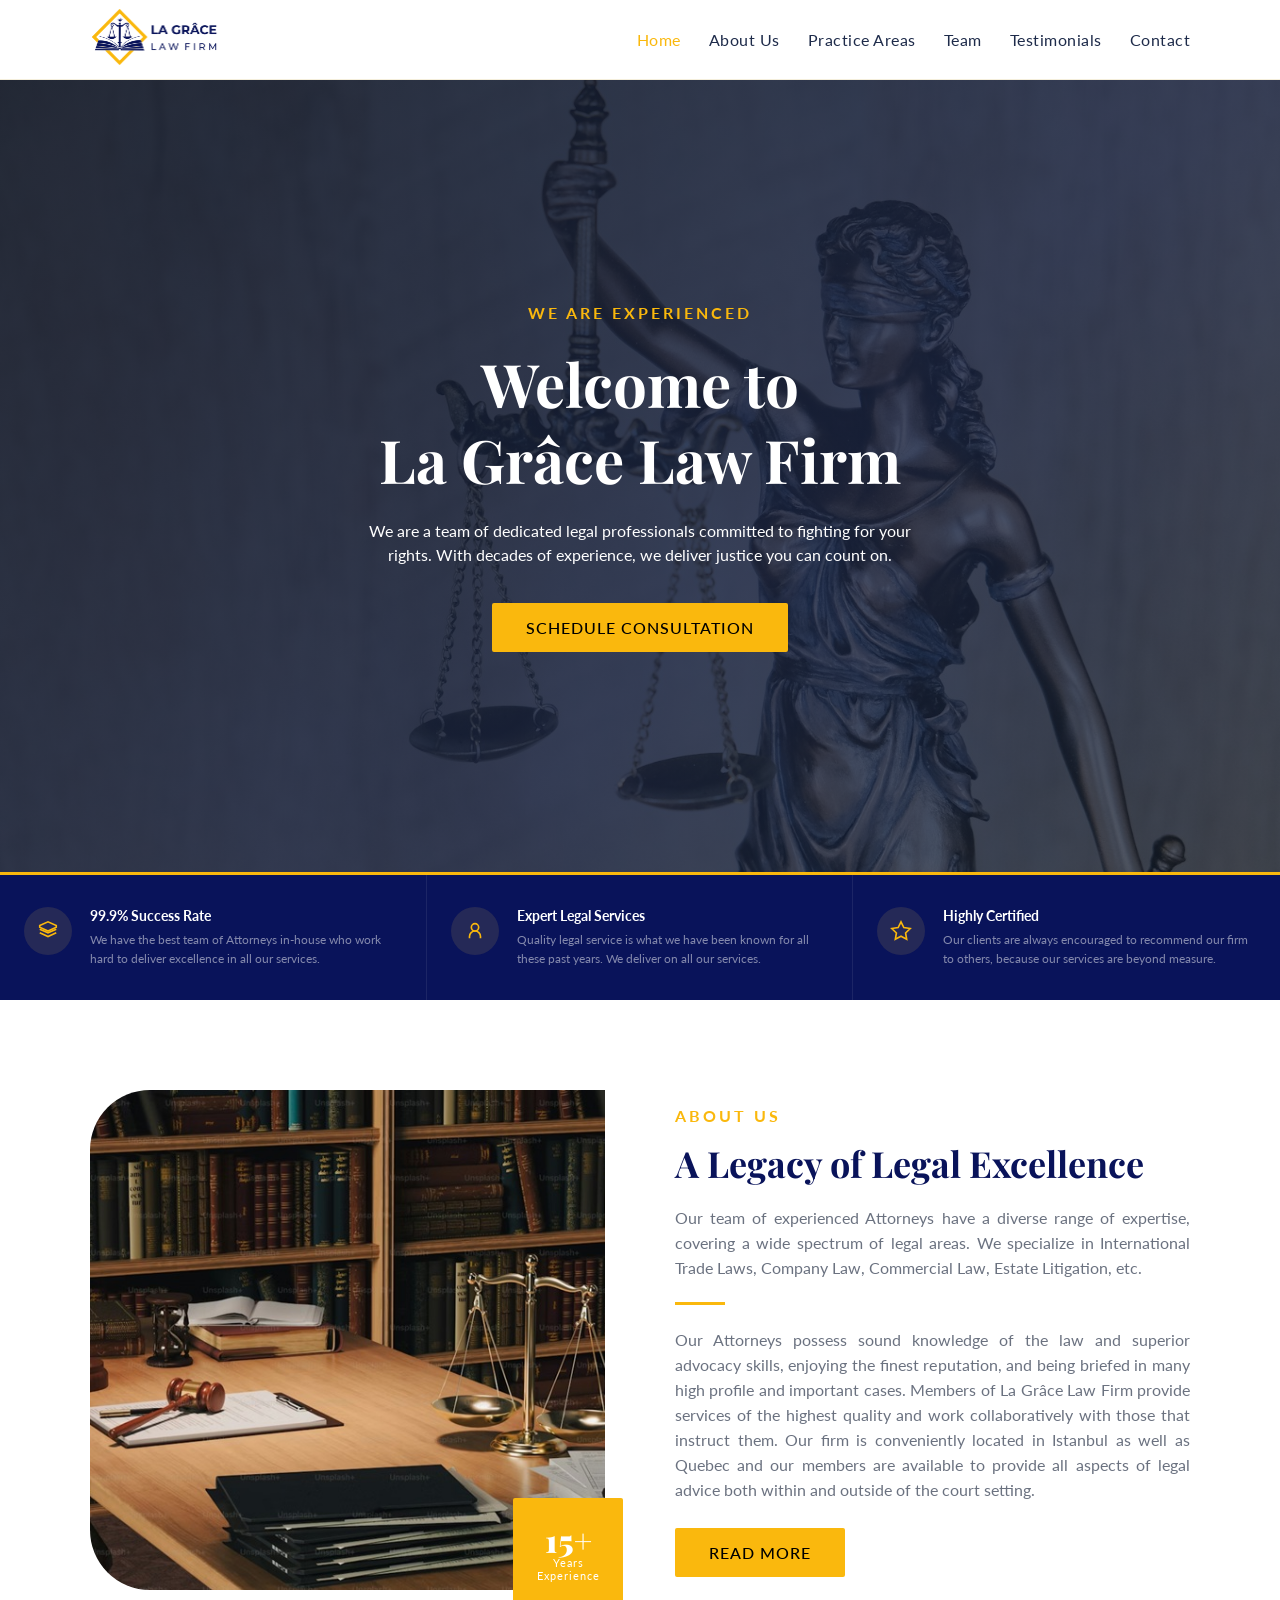
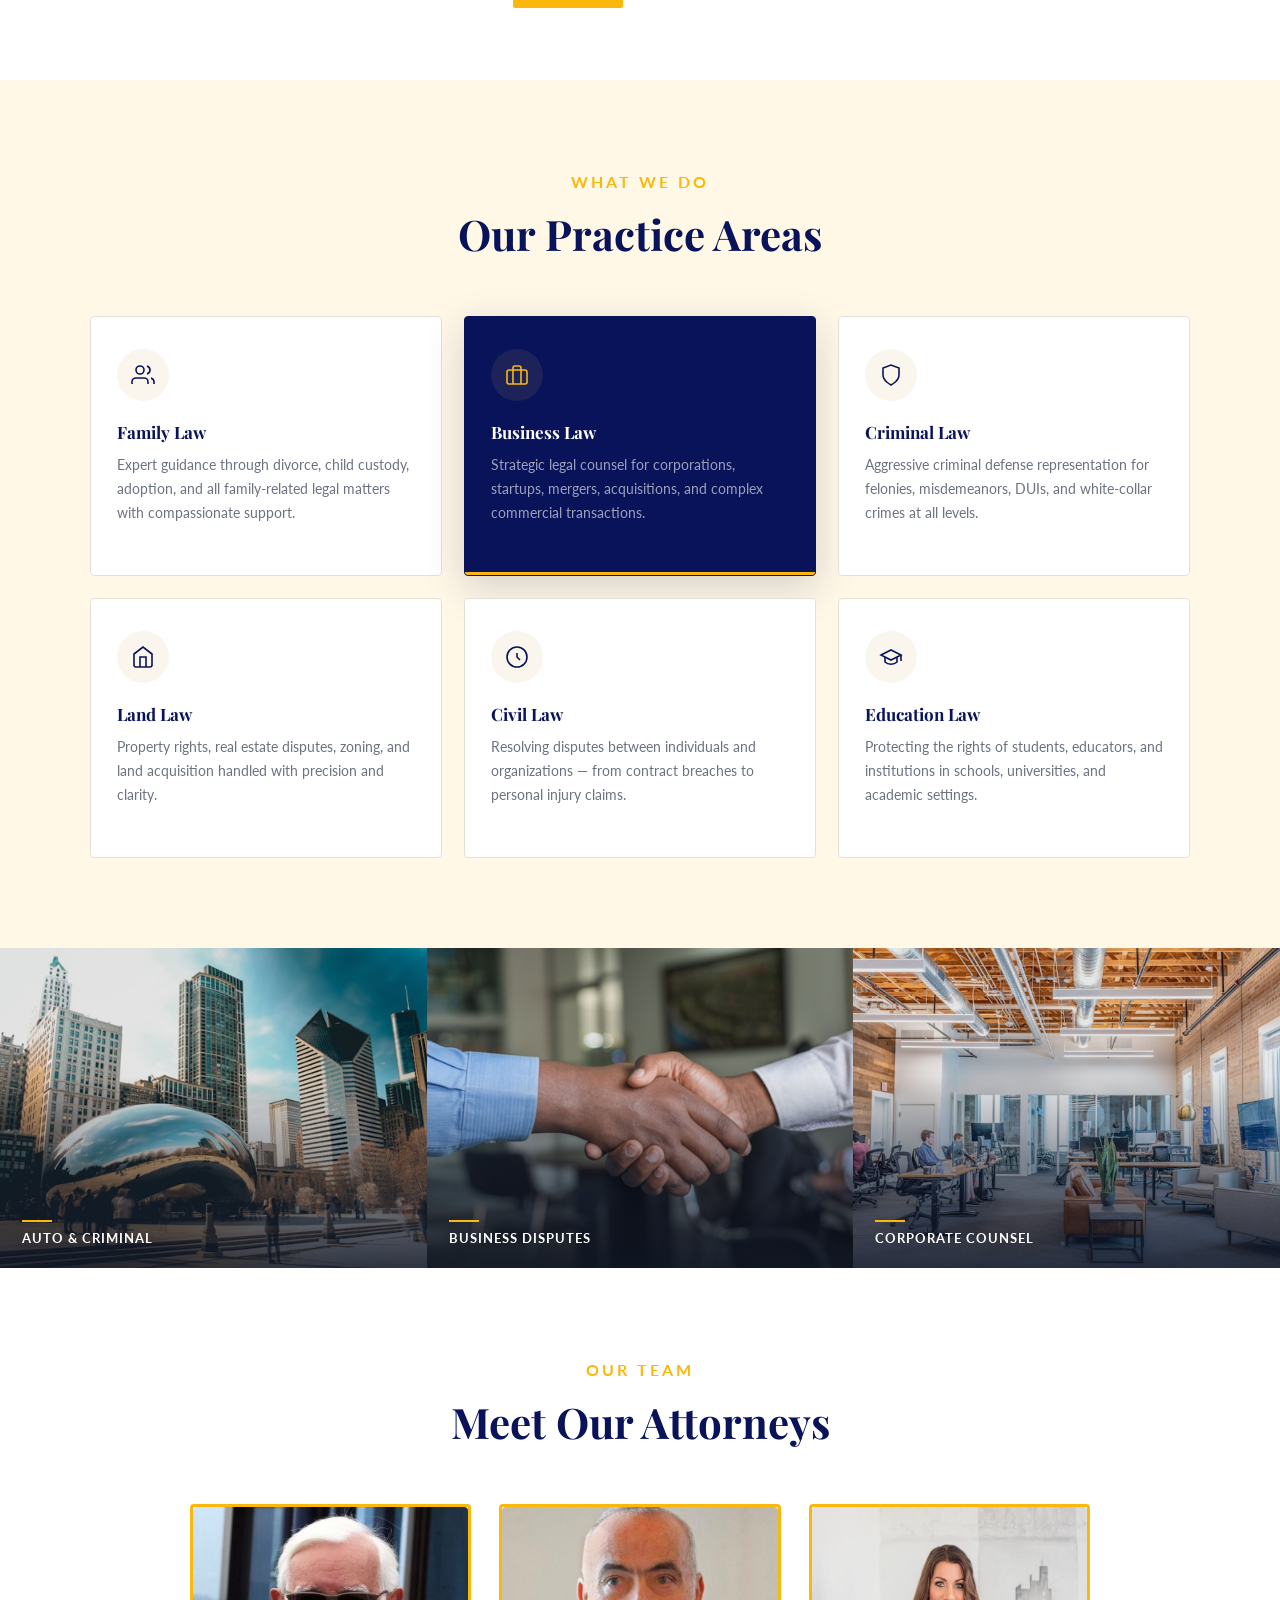
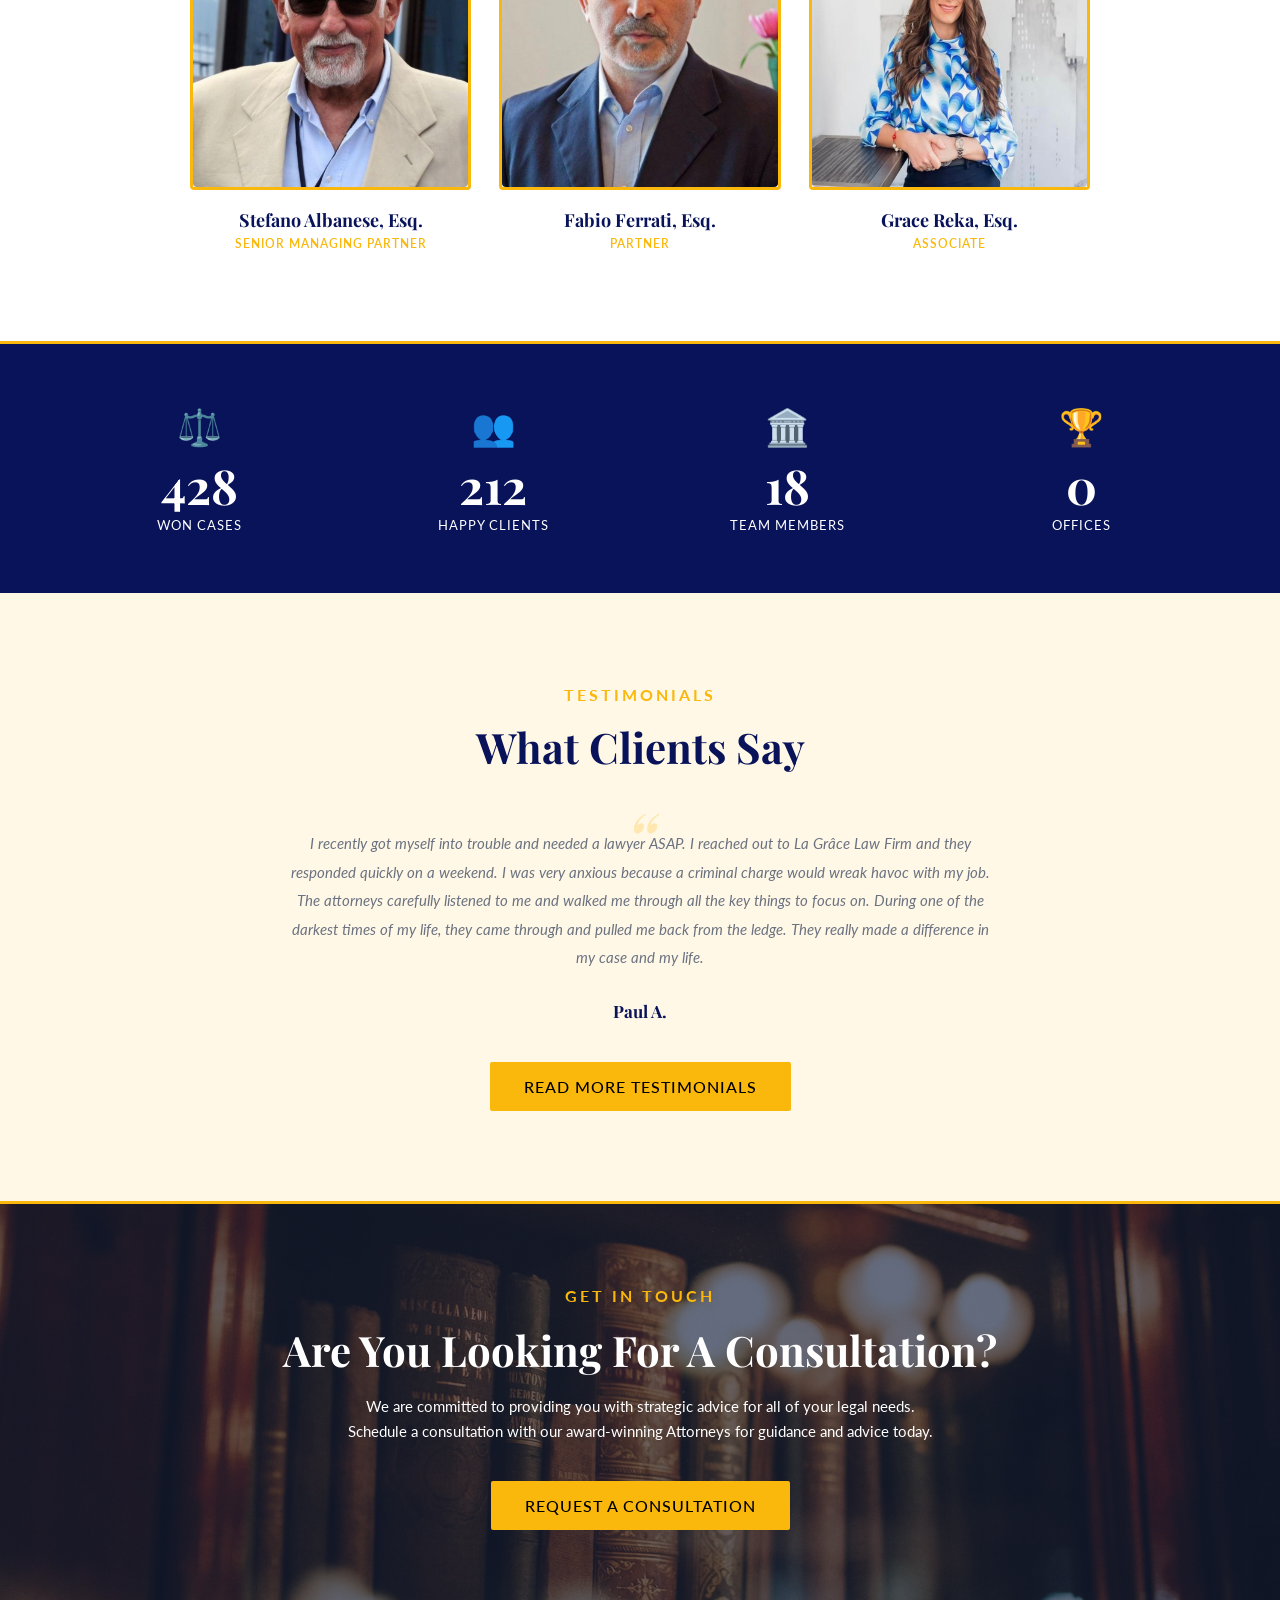
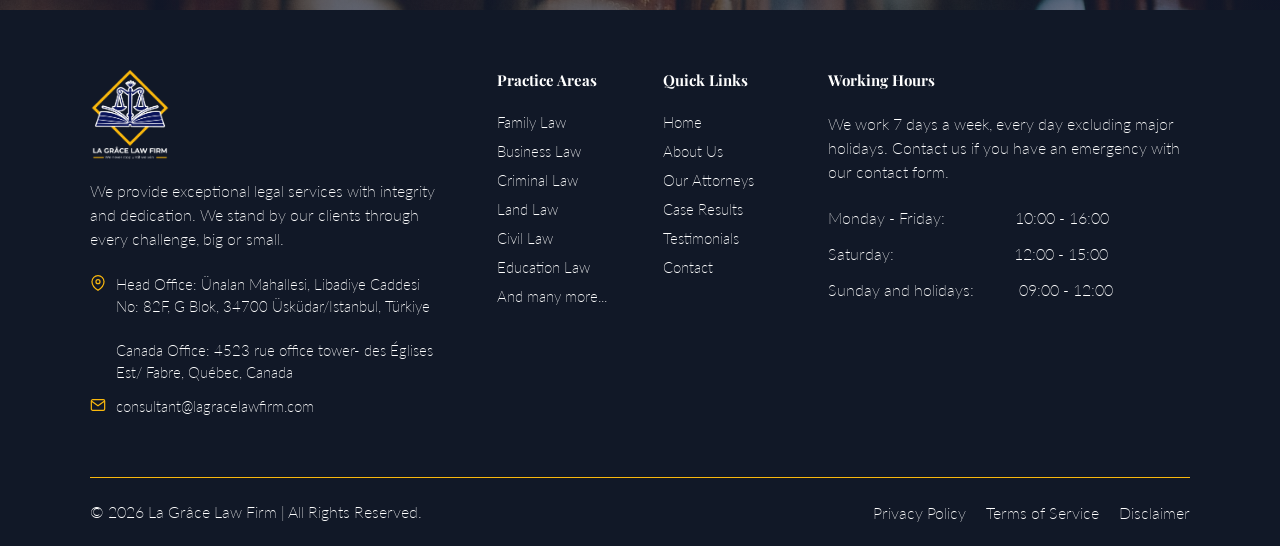
==== commit f5806c90: "Add media-queries for mobile device" ====
--- a/index.html
+++ b/index.html
@@ -445,9 +445,8 @@
       <h2 class="cta-title">Are You Looking For A Consultation?</h2>
       <p class="cta-sub">
         We are committed to providing you with strategic advice for all of your
-        legal needs. <br />
-        Schedule a consultation with our award-winning Attorneys for guidance
-        and advice today.
+        legal needs. Schedule a consultation with our award-winning Attorneys
+        for guidance and advice today.
       </p>
       <a href="#" class="btn-gold">Request a Consultation</a>
     </section>
@@ -522,7 +521,7 @@
           <div class="footer-col-title">Working Hours</div>
           <p class="working-sub">
             We work 7 days a week, every day excluding major holidays. Contact
-            us if you have an emergency, with our Hotline and Contact form.
+            us if you have an emergency with our contact form.
           </p>
           <div>
             <div class="working-hours1">
--- a/css/style.css
+++ b/css/style.css
@@ -781,8 +781,9 @@
 .cta-sub {
   color: var(--white);
   font-size: 15px;
-  margin-bottom: 36px;
   line-height: 1.7;
+  max-width: 590px;
+  margin: 0 auto 36px;
 }
 
 /* ── FOOTER ── */
@@ -863,7 +864,6 @@
   font-family: "Playfair Display", serif;
   margin-bottom: 22px;
 }
-
 .working-sub {
   color: var(--white);
   font-size: 16px;
@@ -967,18 +967,24 @@
     display: flex;
     flex-direction: column;
     position: absolute;
-    top: 64px;
+    top: 80px;
     left: 0;
     right: 0;
-    background: var(--navy-dark);
+    background: var(--navy);
     padding: 20px 5%;
     gap: 18px;
+  }
+  .nav-links a {
+    color: #fff;
   }
   nav.open .nav-cta {
     display: block;
     margin: 0 5% 16px;
     text-align: center;
   }
+  .hero-title {
+    line-height: 75px;
+  }
   .stats-bar {
     grid-template-columns: 1fr;
   }
@@ -991,7 +997,7 @@
     gap: 40px;
   }
   .about-img {
-    height: 300px;
+    height: 500px;
   }
   .about-badge {
     right: 0;
@@ -1023,6 +1029,19 @@
 }
 
 @media (max-width: 480px) {
+  .hero-title {
+    line-height: 55px;
+  }
+  .hero-sub {
+    font-size: 15px;
+  }
+  .about-img {
+    height: 500px;
+  }
+  .about-title {
+    font-size: 32px;
+    line-height: 40px;
+  }
   .practice-grid {
     grid-template-columns: 1fr;
   }
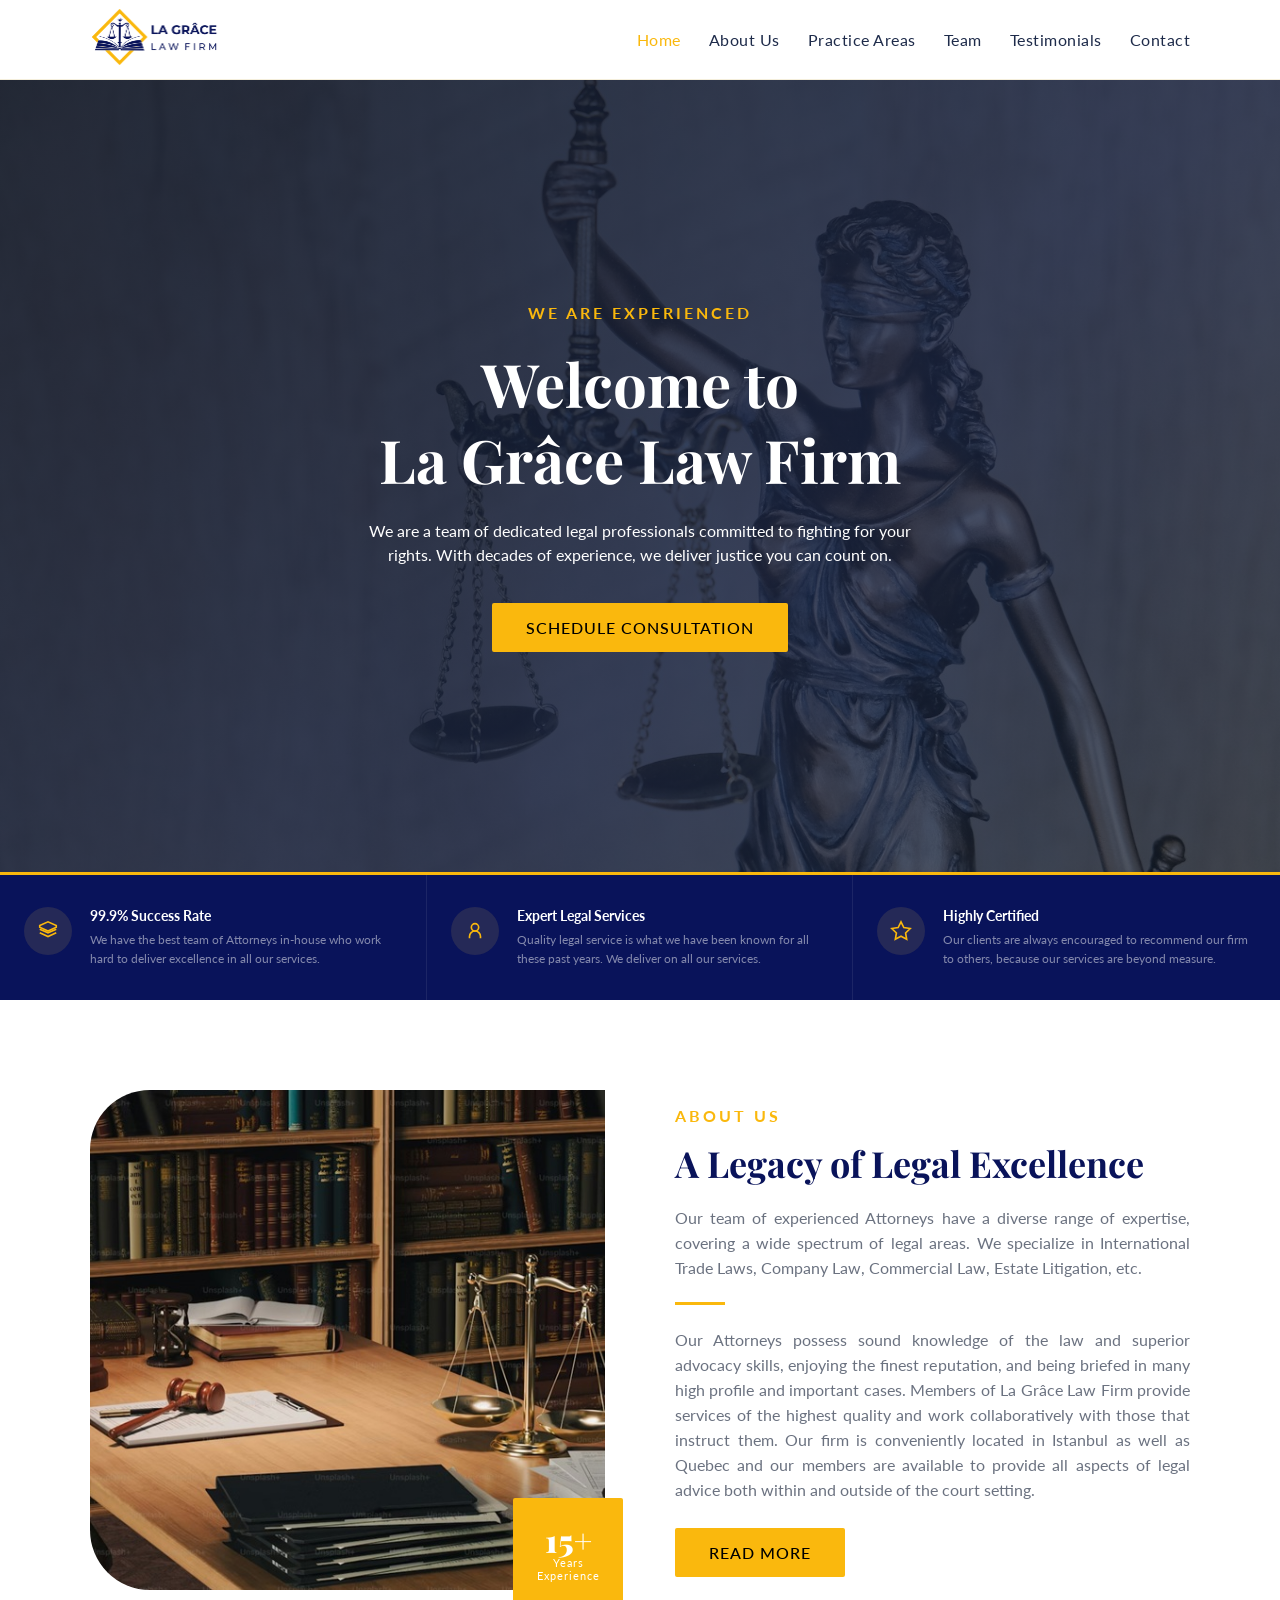
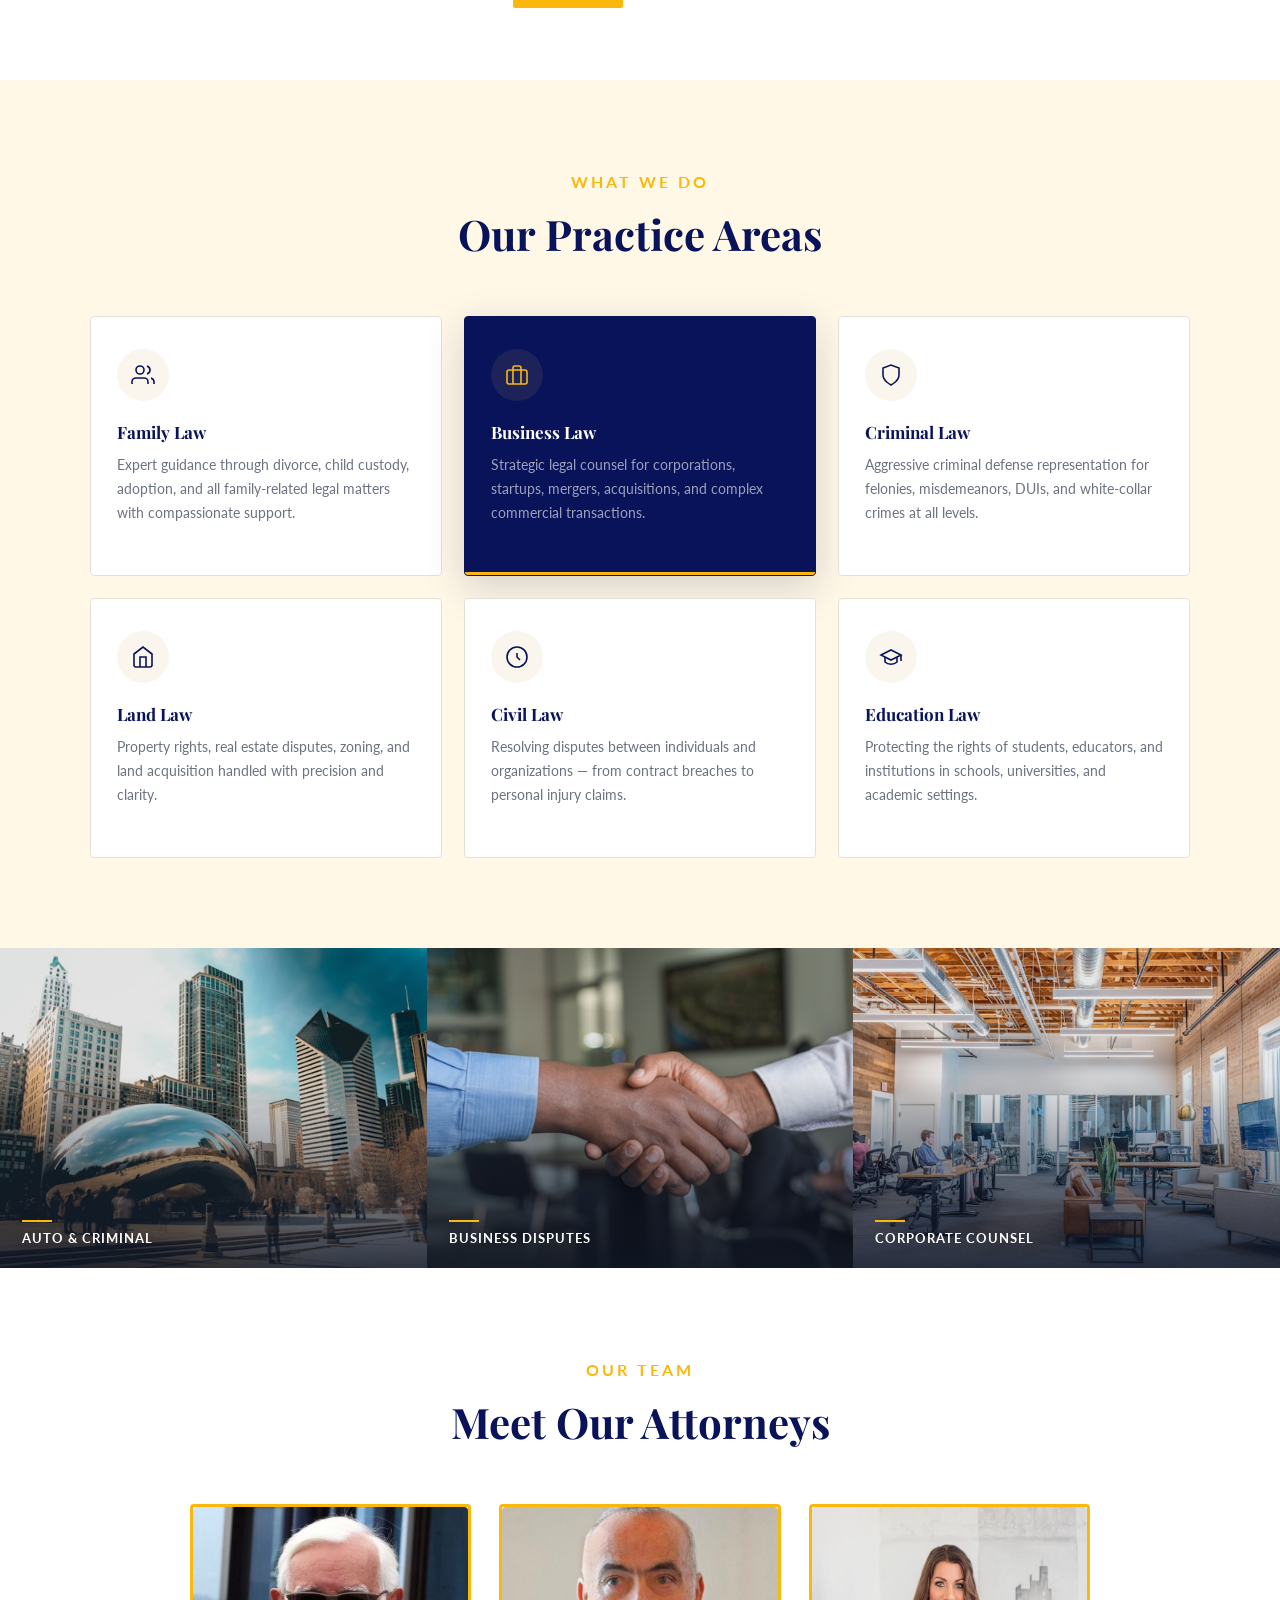
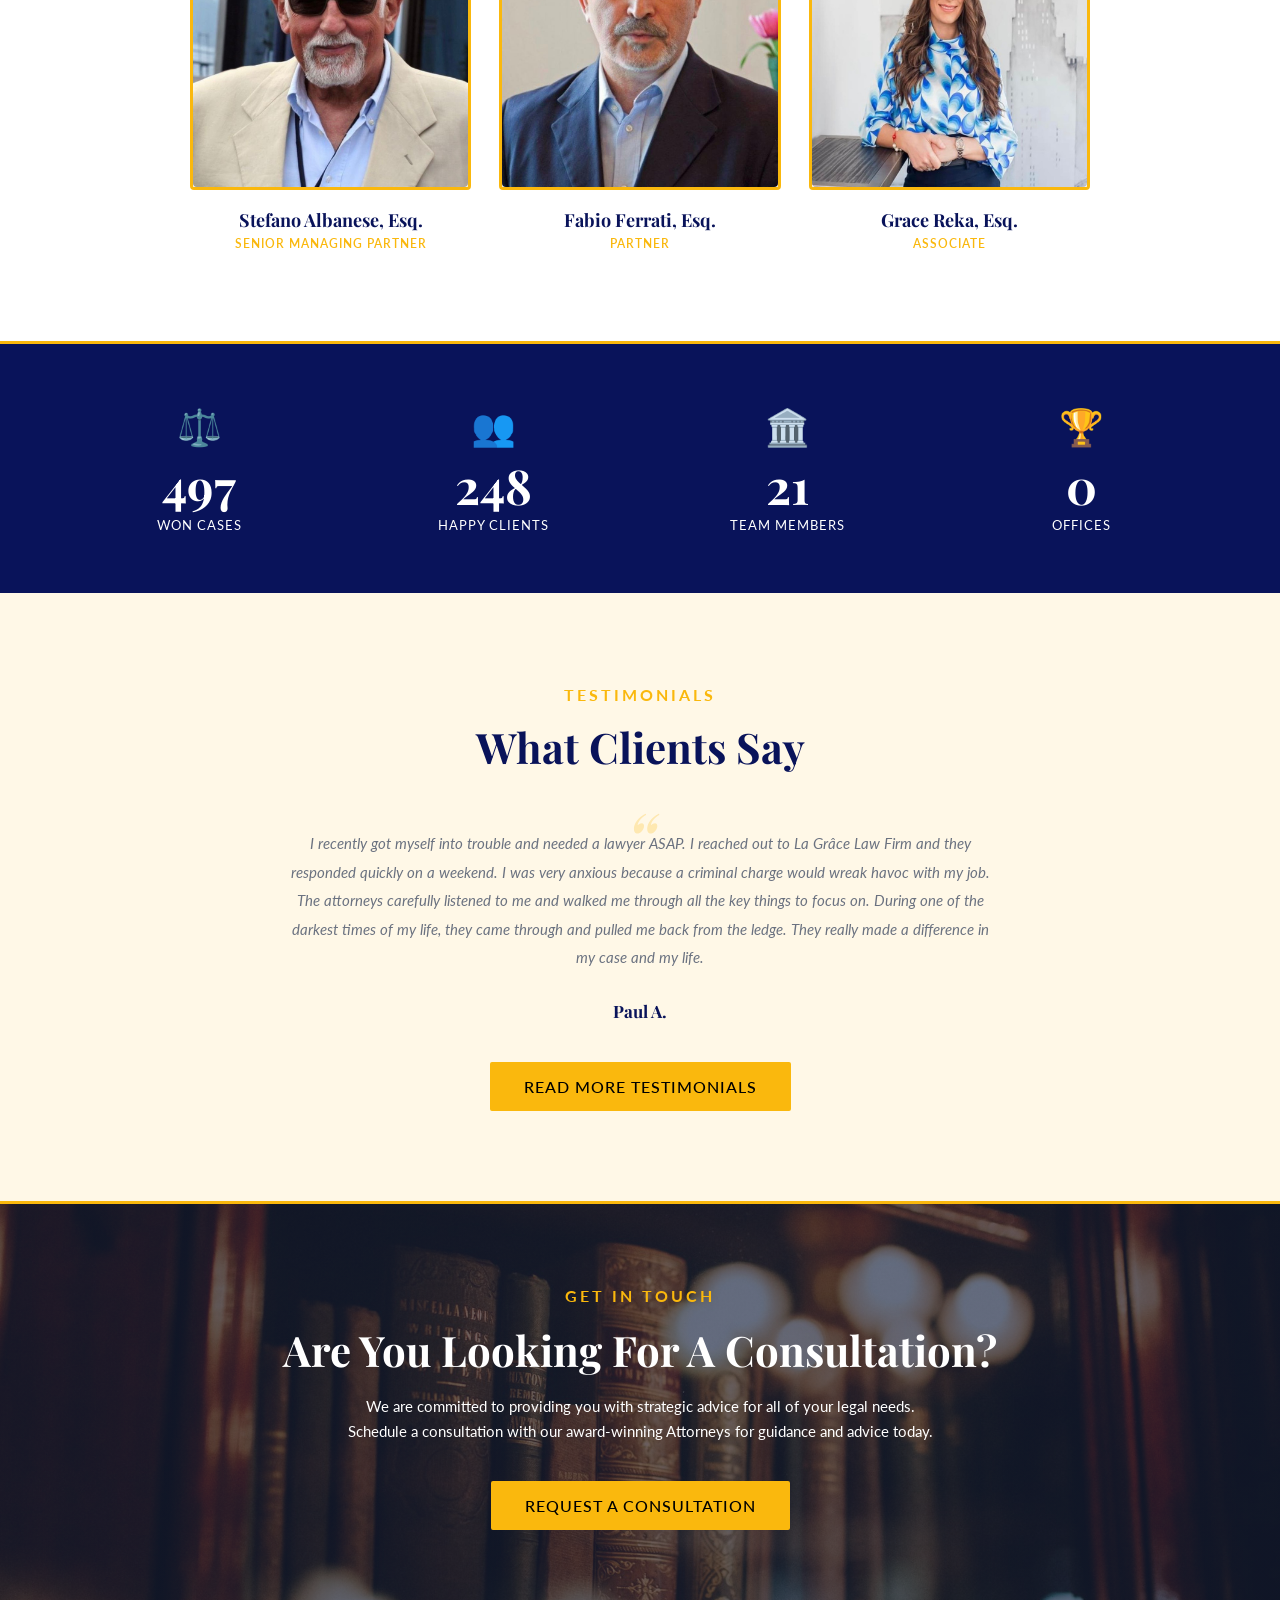
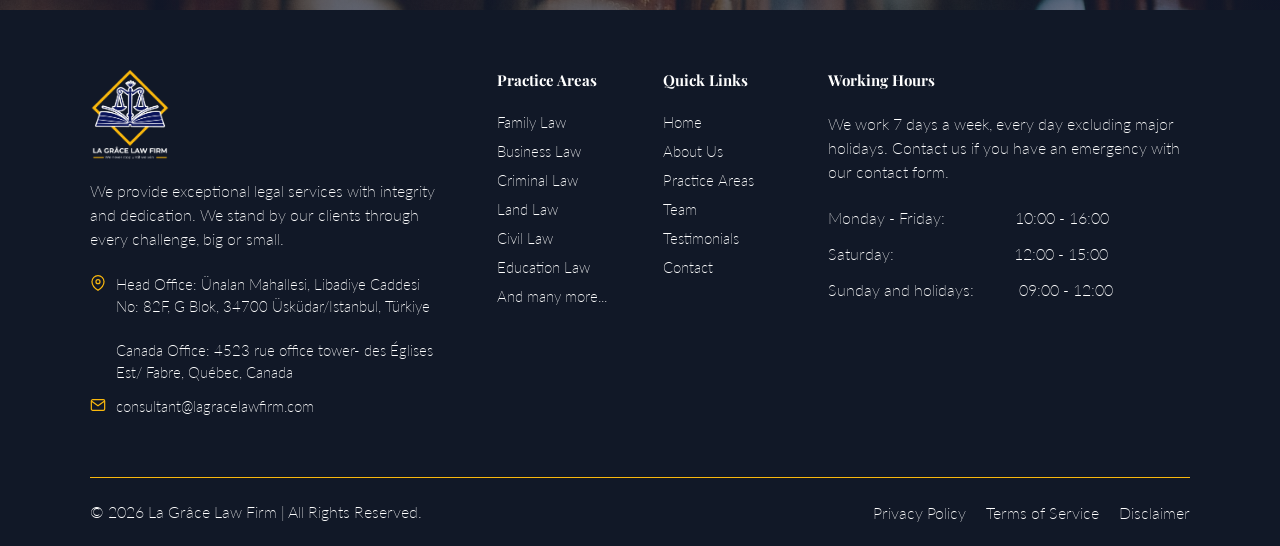
==== commit 0856ac37: "Add links to menu items" ====
--- a/index.html
+++ b/index.html
@@ -19,12 +19,12 @@
       </div>
 
       <div class="nav-links" id="navLinks">
-        <a href="#" class="active">Home</a>
-        <a href="#">About Us</a>
-        <a href="#">Practice Areas</a>
-        <a href="#">Team</a>
-        <a href="#">Testimonials</a>
-        <a href="#">Contact</a>
+        <a href="index.html" class="active">Home</a>
+        <a href="about-us.html">About Us</a>
+        <a href="practice-areas.html">Practice Areas</a>
+        <a href="team.html">Team</a>
+        <a href="testimonials.html">Testimonials</a>
+        <a href="contact.html">Contact</a>
       </div>
       <!-- <button class="nav-cta">Book Consultation</button> -->
       <div class="hamburger" id="hamburger" onclick="toggleNav()">
@@ -43,7 +43,7 @@
           can count on.
         </p>
         <div class="hero-btns">
-          <a href="#" class="btn-gold">Schedule Consultation</a>
+          <a href="contact.html" class="btn-gold">Schedule Consultation</a>
           <!-- <a href="#" class="btn-outline">Watch More</a> -->
         </div>
       </div>
@@ -135,7 +135,9 @@
             are available to provide all aspects of legal advice both within and
             outside of the court setting.
           </p>
-          <a href="#" class="btn-gold" style="margin-top: 10px">Read More</a>
+          <a href="about-us.html" class="btn-gold" style="margin-top: 10px"
+            >Read More</a
+          >
         </div>
       </div>
     </section>
@@ -381,7 +383,9 @@
         <div class="test-author">Paul A.</div>
         <!-- <div class="test-role">Client</div> -->
         <div class="hero-btns">
-          <a href="#" class="btn-gold">Read more testimonials</a>
+          <a href="testimonials.html" class="btn-gold"
+            >Read more testimonials</a
+          >
           <!-- <a href="#" class="btn-outline">Watch More</a> -->
         </div>
       </div>
@@ -448,7 +452,7 @@
         legal needs. Schedule a consultation with our award-winning Attorneys
         for guidance and advice today.
       </p>
-      <a href="#" class="btn-gold">Request a Consultation</a>
+      <a href="contact.html" class="btn-gold">Request a Consultation</a>
     </section>
 
     <!-- FOOTER -->
@@ -509,12 +513,12 @@
         <div>
           <div class="footer-col-title">Quick Links</div>
           <ul class="footer-links">
-            <li><a href="#">Home</a></li>
-            <li><a href="#">About Us</a></li>
-            <li><a href="#">Our Attorneys</a></li>
-            <li><a href="#">Case Results</a></li>
-            <li><a href="#">Testimonials</a></li>
-            <li><a href="#">Contact</a></li>
+            <li><a href="index.html">Home</a></li>
+            <li><a href="about-us.html">About Us</a></li>
+            <li><a href="practice-areas.html">Practice Areas</a></li>
+            <li><a href="team.html">Team</a></li>
+            <li><a href="testimonials.html">Testimonials</a></li>
+            <li><a href="contact.html">Contact</a></li>
           </ul>
         </div>
         <div>
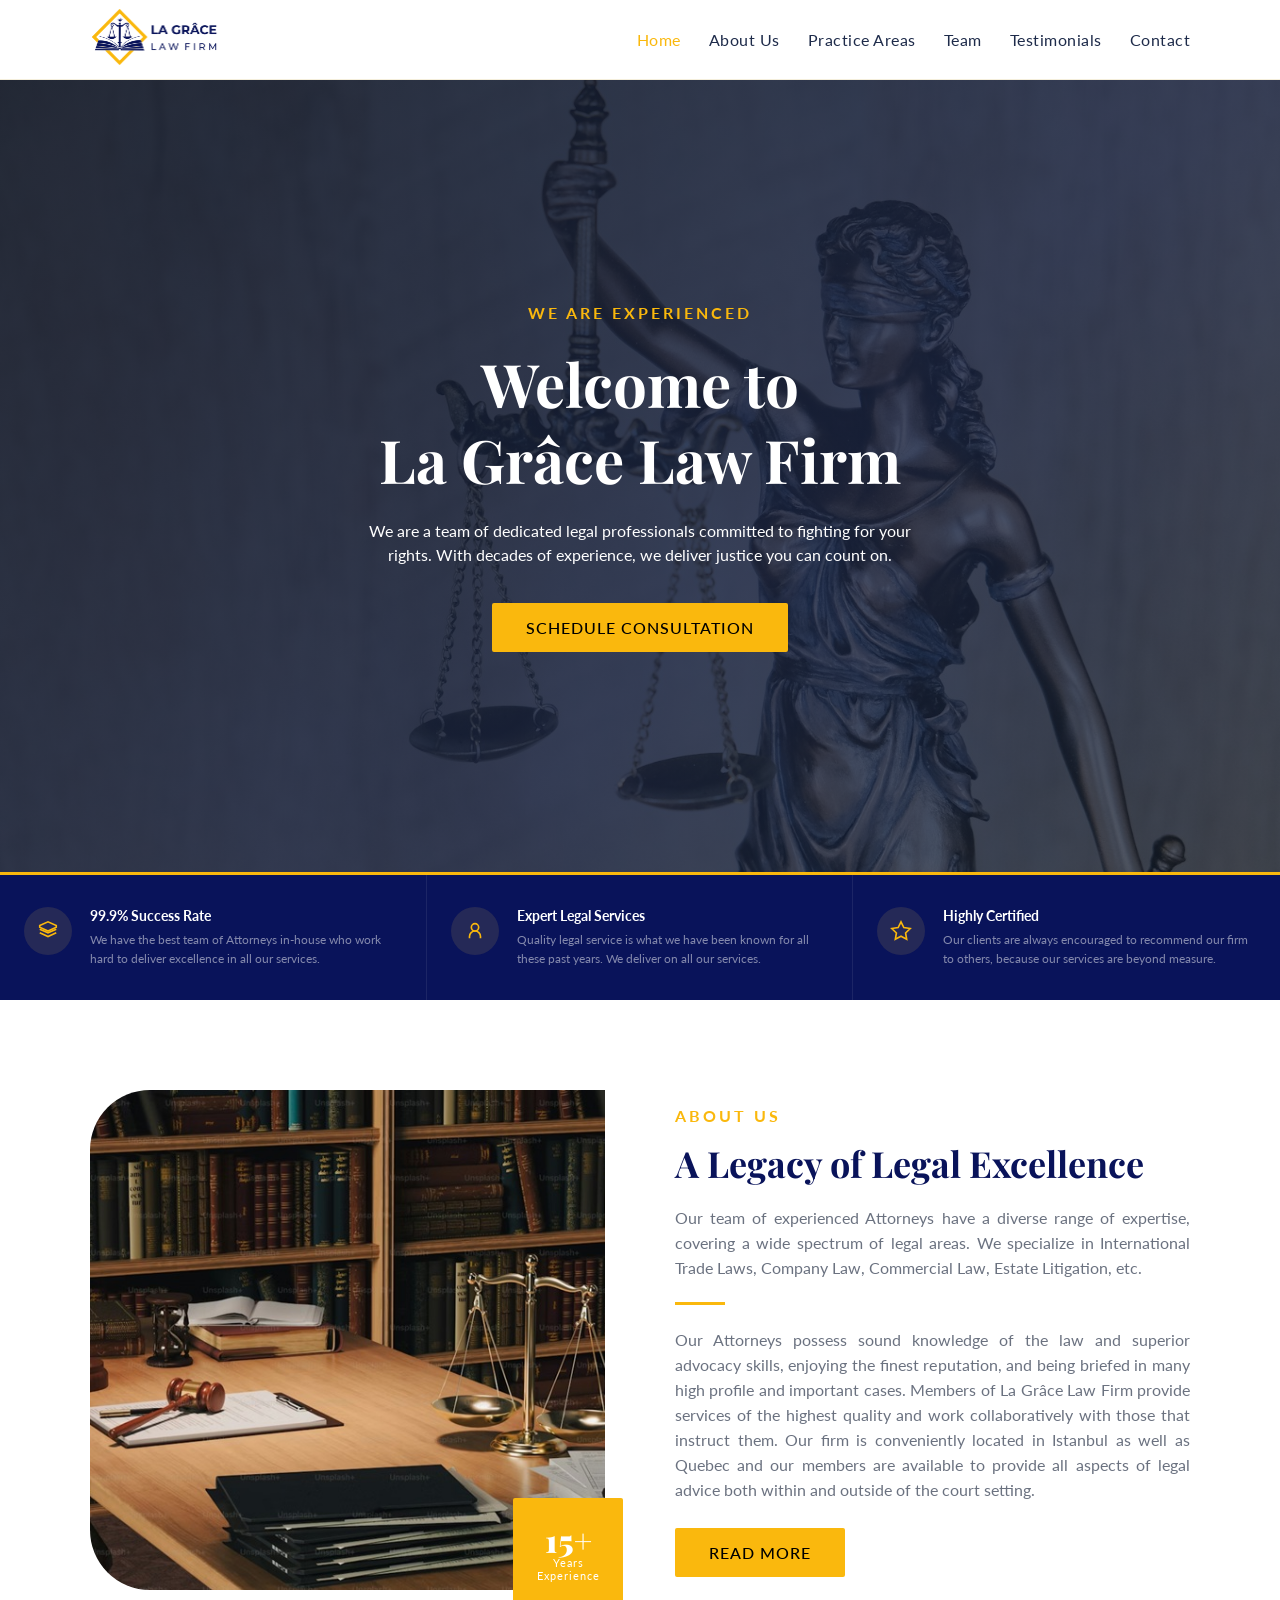
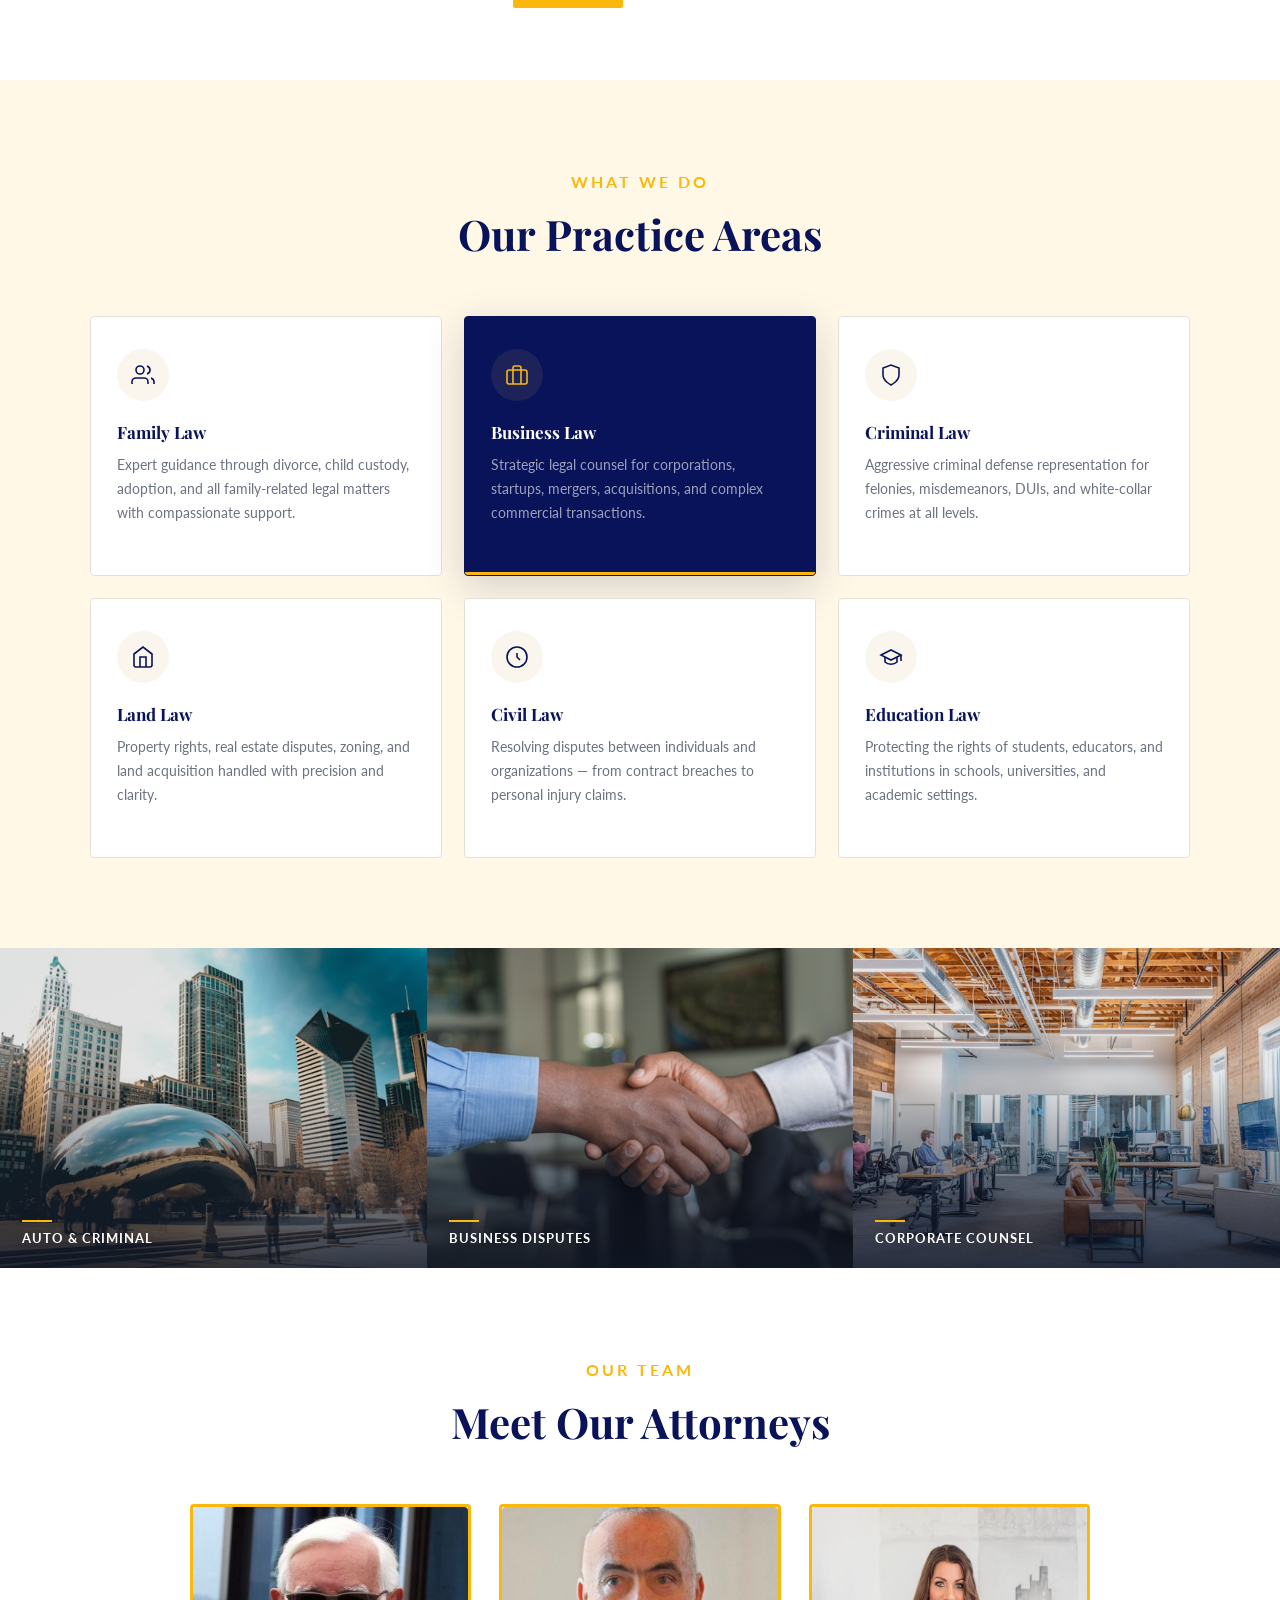
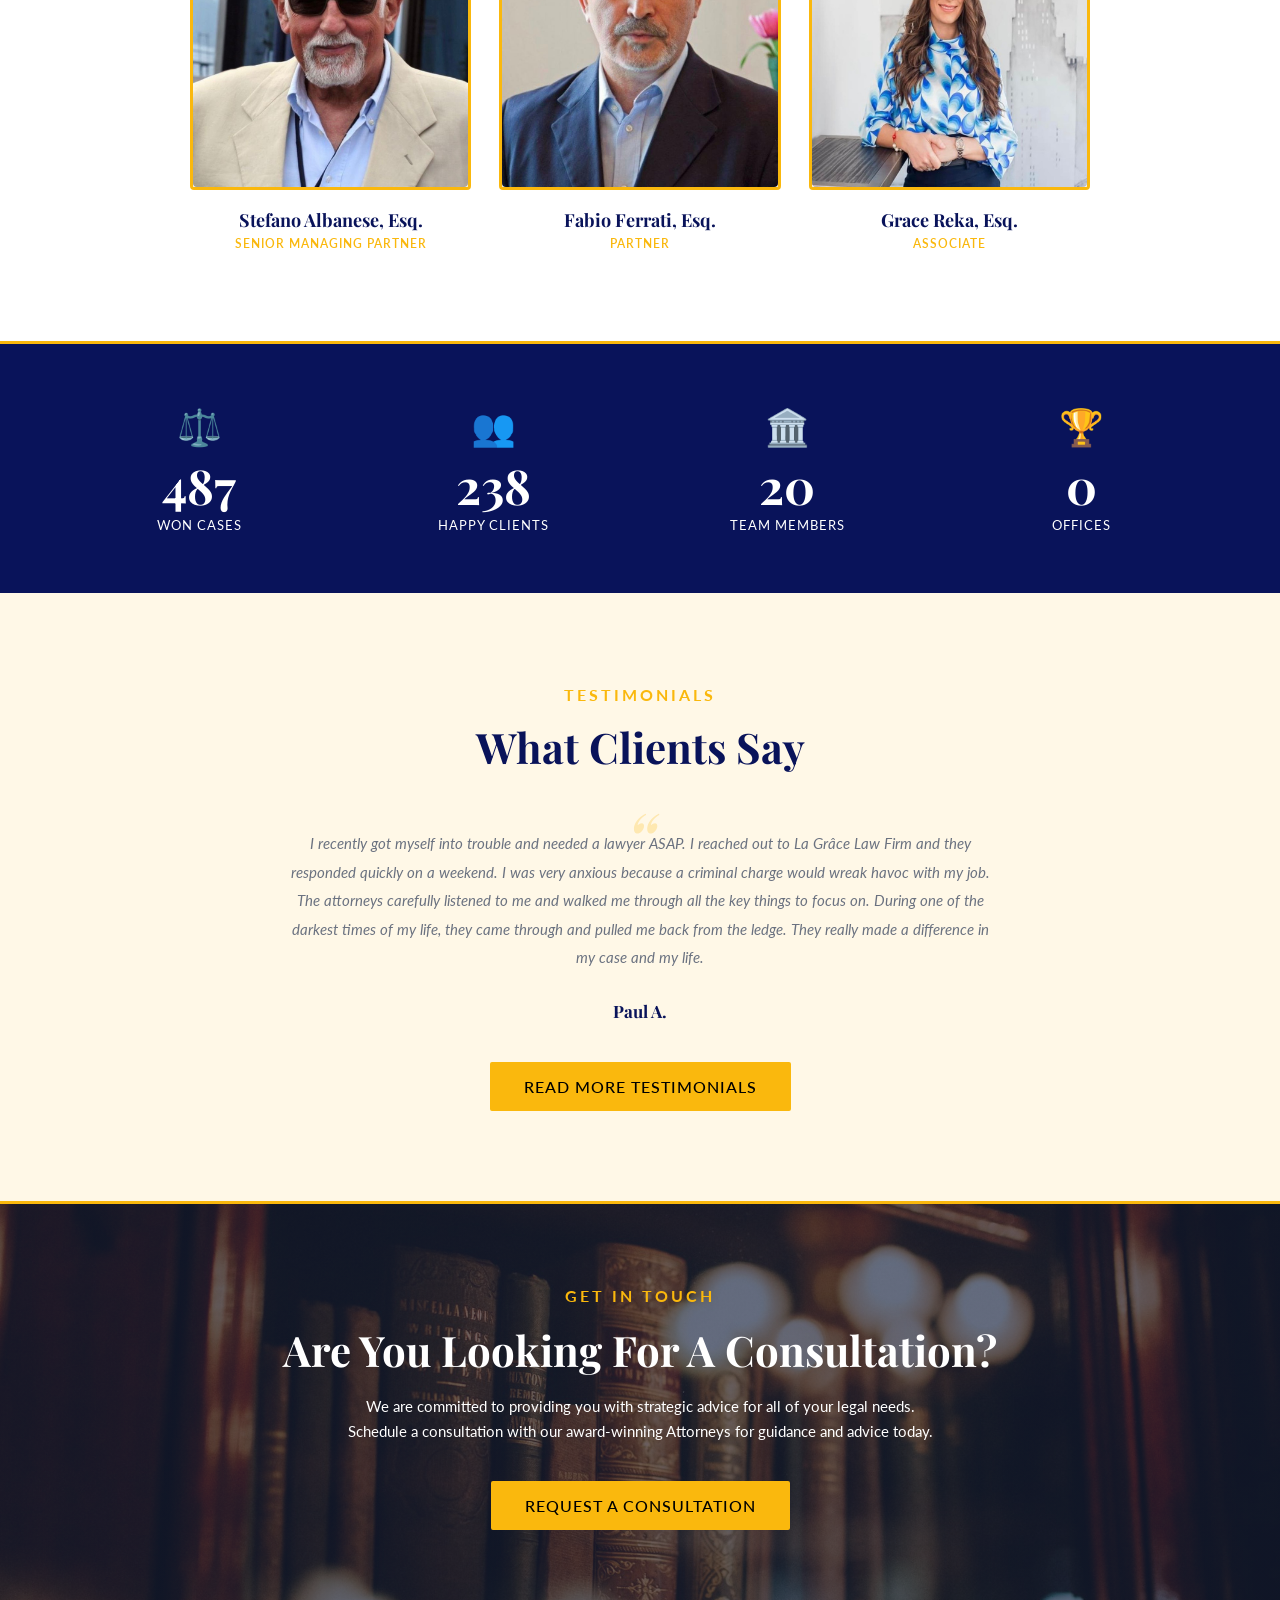
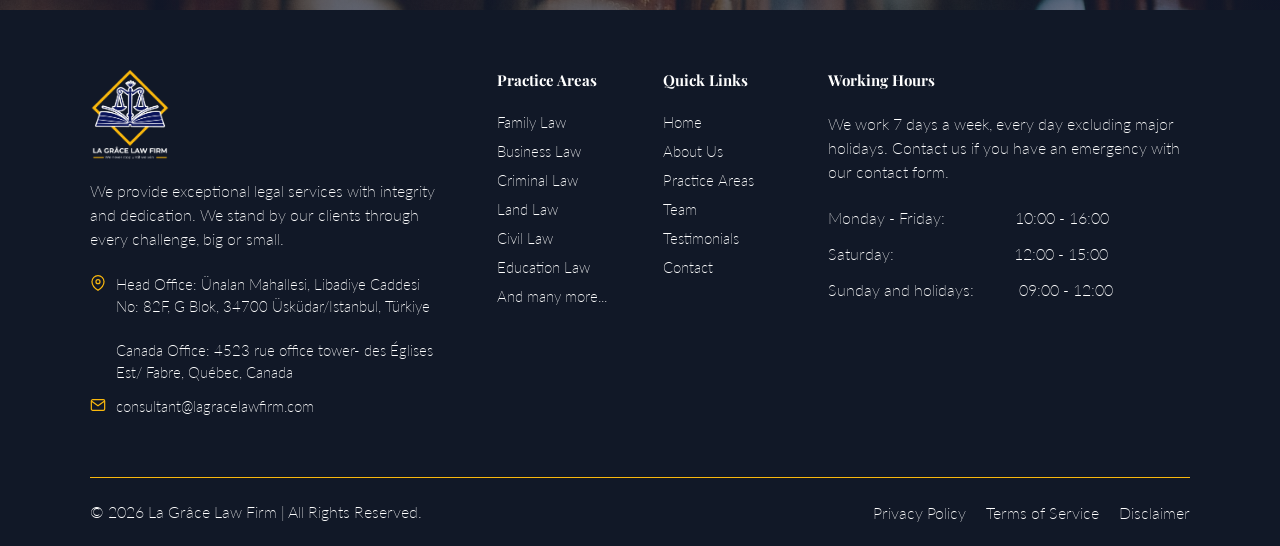
==== commit aba9affa: "Add why choose us section" ====
--- a/index.html
+++ b/index.html
@@ -177,7 +177,7 @@
             Strategic legal counsel for corporations, startups, mergers,
             acquisitions, and complex commercial transactions.
           </div>
-          <!-- <a href="#" class="pc-link">Explore →</a> -->
+          
         </div>
         <div class="practice-card">
           <div class="pc-icon">
@@ -190,7 +190,7 @@
             Aggressive criminal defense representation for felonies,
             misdemeanors, DUIs, and white-collar crimes at all levels.
           </div>
-          <!-- <a href="#" class="pc-link">Explore →</a> -->
+          
         </div>
         <div class="practice-card">
           <div class="pc-icon">
@@ -204,7 +204,7 @@
             Property rights, real estate disputes, zoning, and land acquisition
             handled with precision and clarity.
           </div>
-          <!-- <a href="#" class="pc-link">Explore →</a> -->
+         
         </div>
         <div class="practice-card">
           <div class="pc-icon">
@@ -218,7 +218,7 @@
             Resolving disputes between individuals and organizations — from
             contract breaches to personal injury claims.
           </div>
-          <!-- <a href="#" class="pc-link">Explore →</a> -->
+
         </div>
         <div class="practice-card">
           <div class="pc-icon">
@@ -232,7 +232,7 @@
             Protecting the rights of students, educators, and institutions in
             schools, universities, and academic settings.
           </div>
-          <!-- <a href="#" class="pc-link">Explore →</a> -->
+         
         </div>
       </div>
     </section>
@@ -282,11 +282,7 @@
               src="img/team/Stefano Albanese.jpg"
               alt="Stefano Albanese"
             />
-            <!-- <div class="attorney-overlay">
-              <a href="#" class="soc-btn">f</a>
-              <a href="#" class="soc-btn">in</a>
-              <a href="#" class="soc-btn">tw</a>
-            </div> -->
+
           </div>
           <div class="attorney-name">Stefano Albanese, Esq.</div>
           <div class="attorney-role">Senior Managing Partner</div>
@@ -298,11 +294,7 @@
               src="img/team/Fabio Ferrati.jpg"
               alt="Fabio Ferrati"
             />
-            <!-- <div class="attorney-overlay">
-              <a href="#" class="soc-btn">f</a>
-              <a href="#" class="soc-btn">in</a>
-              <a href="#" class="soc-btn">tw</a>
-            </div> -->
+
           </div>
           <div class="attorney-name">Fabio Ferrati, Esq.</div>
           <div class="attorney-role">Partner</div>
@@ -314,11 +306,6 @@
               src="img/team/Grace Reka.jpg"
               alt="Grace Reka"
             />
-            <!-- <div class="attorney-overlay">
-              <a href="#" class="soc-btn">f</a>
-              <a href="#" class="soc-btn">in</a>
-              <a href="#" class="soc-btn">tw</a>
-            </div> -->
           </div>
           <div class="attorney-name">Grace Reka, Esq.</div>
           <div class="attorney-role">Associate</div>
@@ -357,20 +344,7 @@
           <p class="section-pre">Testimonials</p>
           <h2 class="section-title">What Clients Say</h2>
         </div>
-        <!-- <div class="test-avatars">
-          <img
-            src="https://images.unsplash.com/photo-1534528741775-53994a69daeb?w=100"
-            alt=""
-          />
-          <img
-            src="https://images.unsplash.com/photo-1507003211169-0a1dd7228f2d?w=100"
-            alt=""
-          />
-          <img
-            src="https://images.unsplash.com/photo-1573496359142-b8d87734a5a2?w=100"
-            alt=""
-          />
-        </div> -->
+
         <p class="test-text">
           I recently got myself into trouble and needed a lawyer ASAP. I reached
           out to La Grâce Law Firm and they responded quickly on a weekend. I
@@ -381,12 +355,11 @@
           made a difference in my case and my life.
         </p>
         <div class="test-author">Paul A.</div>
-        <!-- <div class="test-role">Client</div> -->
+  
         <div class="hero-btns">
           <a href="testimonials.html" class="btn-gold"
             >Read more testimonials</a
           >
-          <!-- <a href="#" class="btn-outline">Watch More</a> -->
         </div>
       </div>
     </section>
--- a/css/style.css
+++ b/css/style.css
@@ -223,6 +223,29 @@
   color: var(--gold);
 }
 
+/* -- ABOUT US HERO -- */
+.about-us-hero {
+  position: relative;
+  min-height: 60vh;
+  background:
+    linear-gradient(
+      135deg,
+      rgba(17, 24, 39, 0.88) 0%,
+      rgba(26, 35, 64, 0.82) 60%,
+      rgba(17, 24, 39, 0.7) 100%
+    ),
+    url("/img/homepage_images/about-us-hero.jpg") center/cover no-repeat;
+  display: flex;
+  align-items: center;
+}
+.about-us-hero-title {
+  font-size: 46px;
+  line-height: 52px;
+  font-weight: 700;
+  color: #fff;
+  margin-bottom: 22px;
+}
+
 /* ── HERO STATS BAR ── */
 .stats-bar {
   background: var(--navy);
@@ -346,6 +369,75 @@
   height: 3px;
   background: var(--gold);
   margin: 22px 0;
+}
+
+/* -- ABOUT US MAIN -- */
+.about-us {
+  background: #fff;
+  padding: 100px 5%;
+}
+.about-us-inner {
+  max-width: 1100px;
+  margin: 0 auto;
+  display: grid;
+  grid-template-columns: 1fr 1fr;
+  gap: 70px;
+  align-items: center;
+}
+.about-us-img-wrap {
+  position: relative;
+}
+.about-us-img {
+  background: url(/img/homepage_images/giammarco-boscaro-zeH-ljawHtg.jpg)
+    center/cover no-repeat;
+  width: 100%;
+  height: 500px;
+  border-radius: 40px 0px 40px 40px;
+}
+.about-us-pre {
+  color: var(--gold);
+  font-size: 18px;
+  line-height: 26px;
+  letter-spacing: 1px;
+  text-transform: uppercase;
+  font-weight: 700;
+  margin-bottom: 14px;
+}
+.about-us-title {
+  font-family: "Playfair Display", serif;
+  font-size: 36px;
+  font-weight: 700;
+  color: var(--navy);
+  margin-bottom: 20px;
+  line-height: 1.2;
+}
+.about-us-text {
+  color: var(--text-gray);
+  font-size: 16px;
+  line-height: 25px;
+  text-align: justify;
+  margin-bottom: 16px;
+}
+/* -- WHY CHOOSE US-- */
+.about-us-why {
+  padding: 90px 5%;
+  background: var(--light-bg);
+}
+.why-inner {
+  max-width: 700px;
+  margin: 0 auto;
+  text-align: center;
+}
+.why-text {
+  color: var(--text-gray);
+  font-size: 16px;
+  line-height: 24px;
+  margin-bottom: 28px;
+  position: relative;
+}
+.why-header {
+  text-align: center;
+  margin-bottom: 30px;
 }
 
 /* ── PRACTICE AREAS ── */
@@ -996,6 +1088,10 @@
     grid-template-columns: 1fr;
     gap: 40px;
   }
+  .about-us-inner {
+    grid-template-columns: 1fr;
+    gap: 40px;
+  }
   .about-img {
     height: 500px;
   }
@@ -1042,6 +1138,10 @@
     font-size: 32px;
     line-height: 40px;
   }
+  .about-us-title {
+    font-size: 30px;
+    line-height: 40px;
+  }
   .practice-grid {
     grid-template-columns: 1fr;
   }
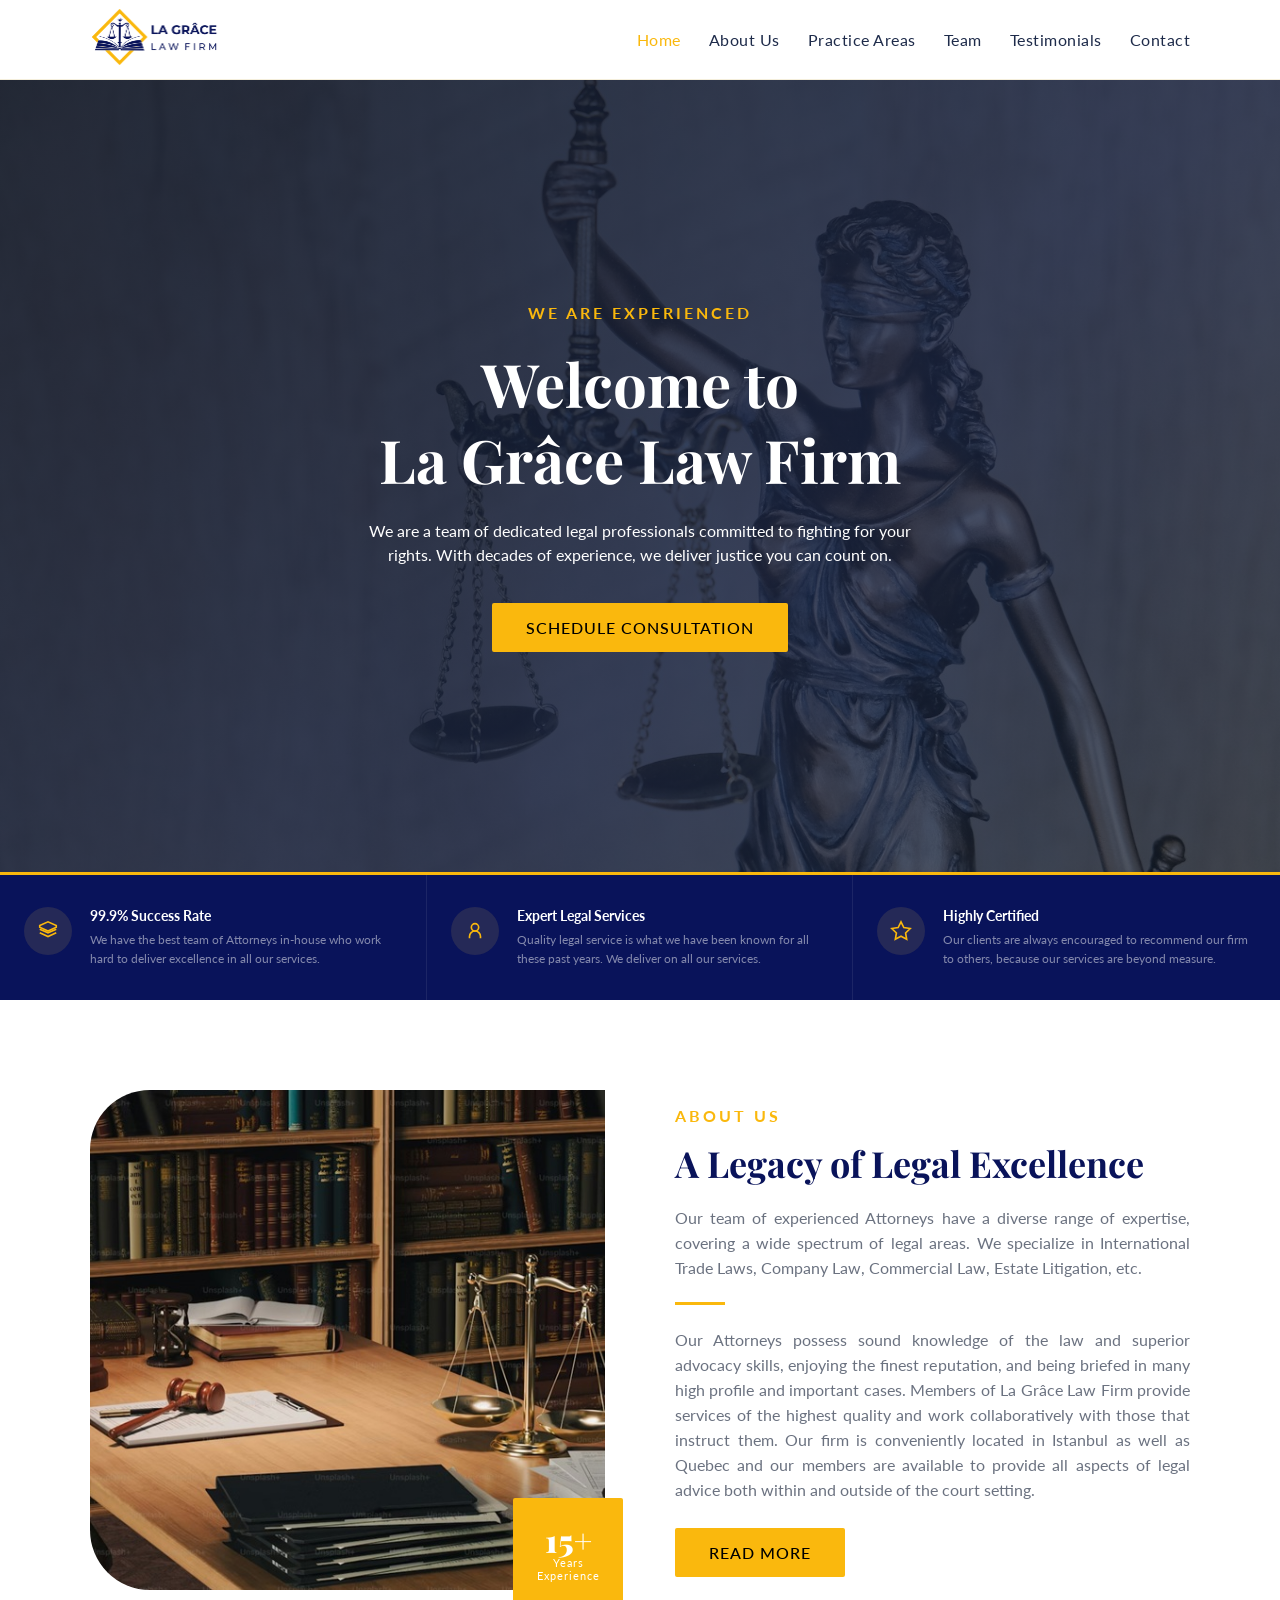
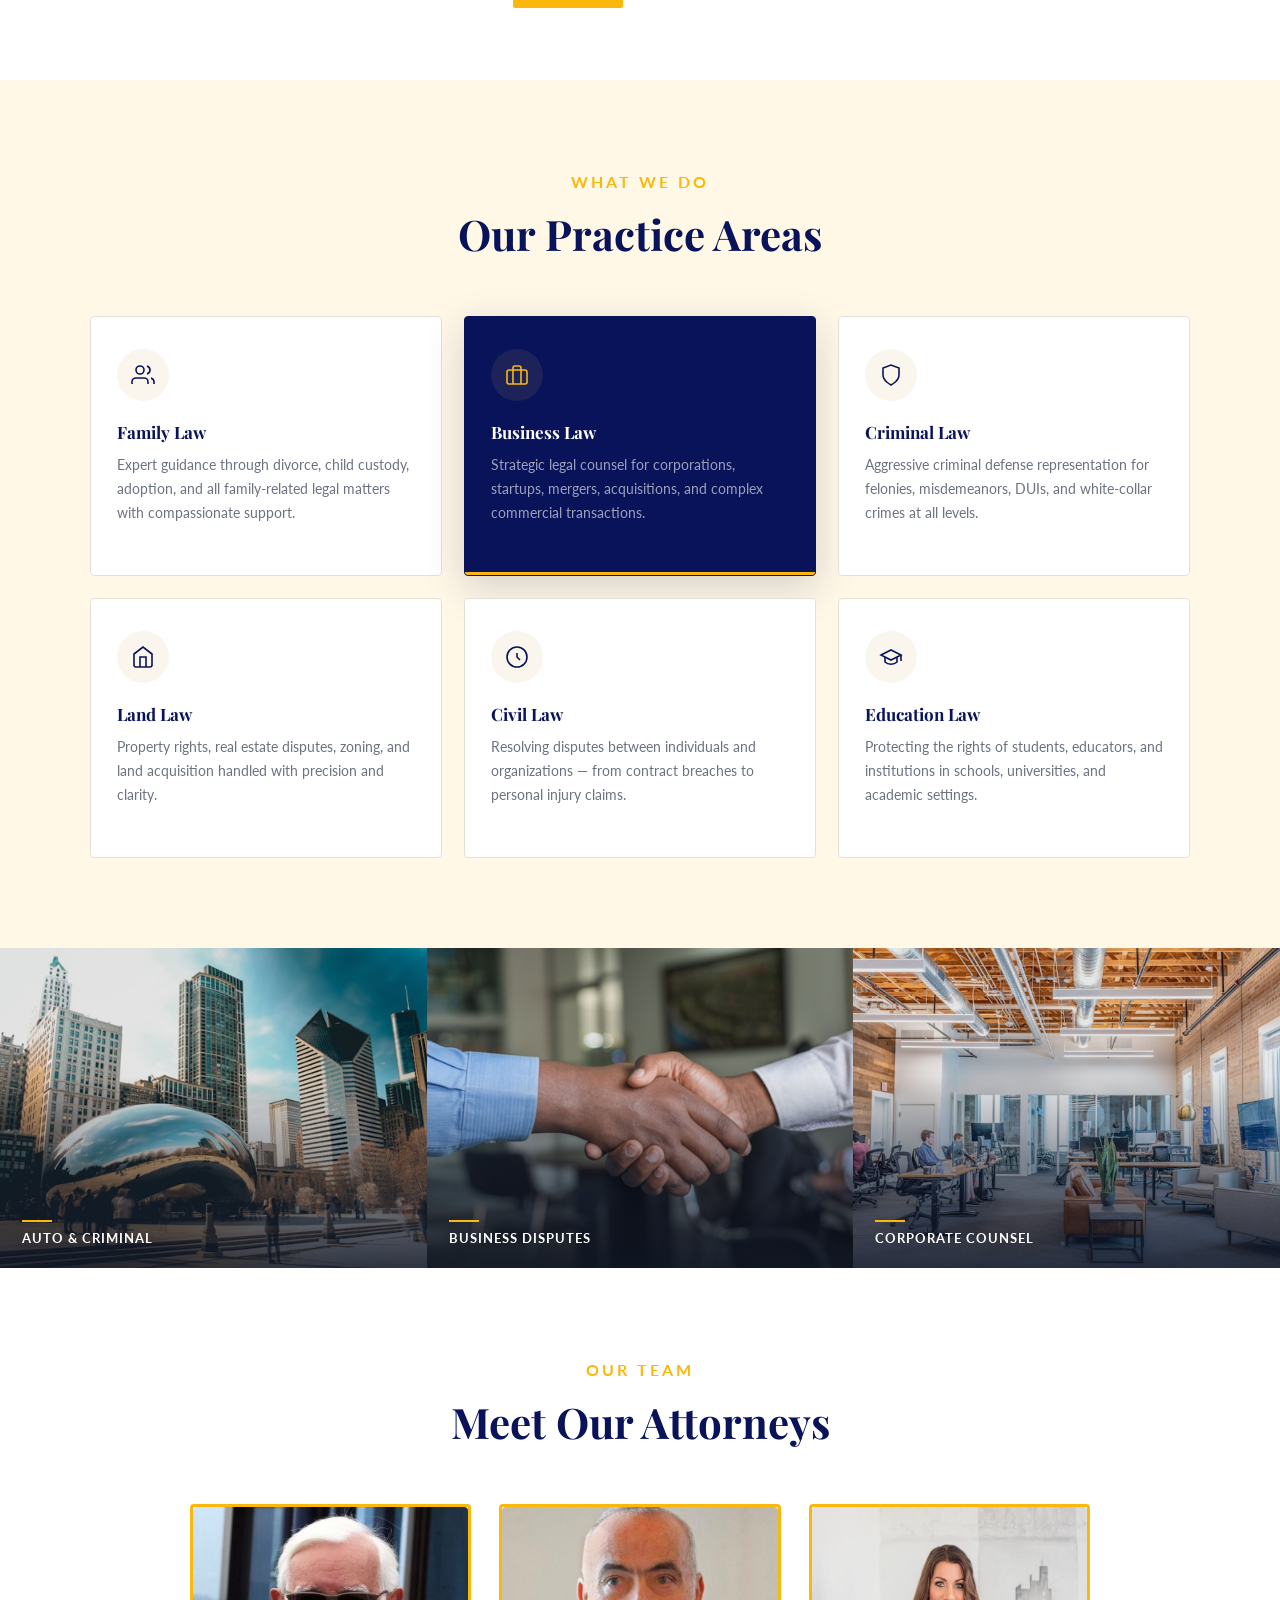
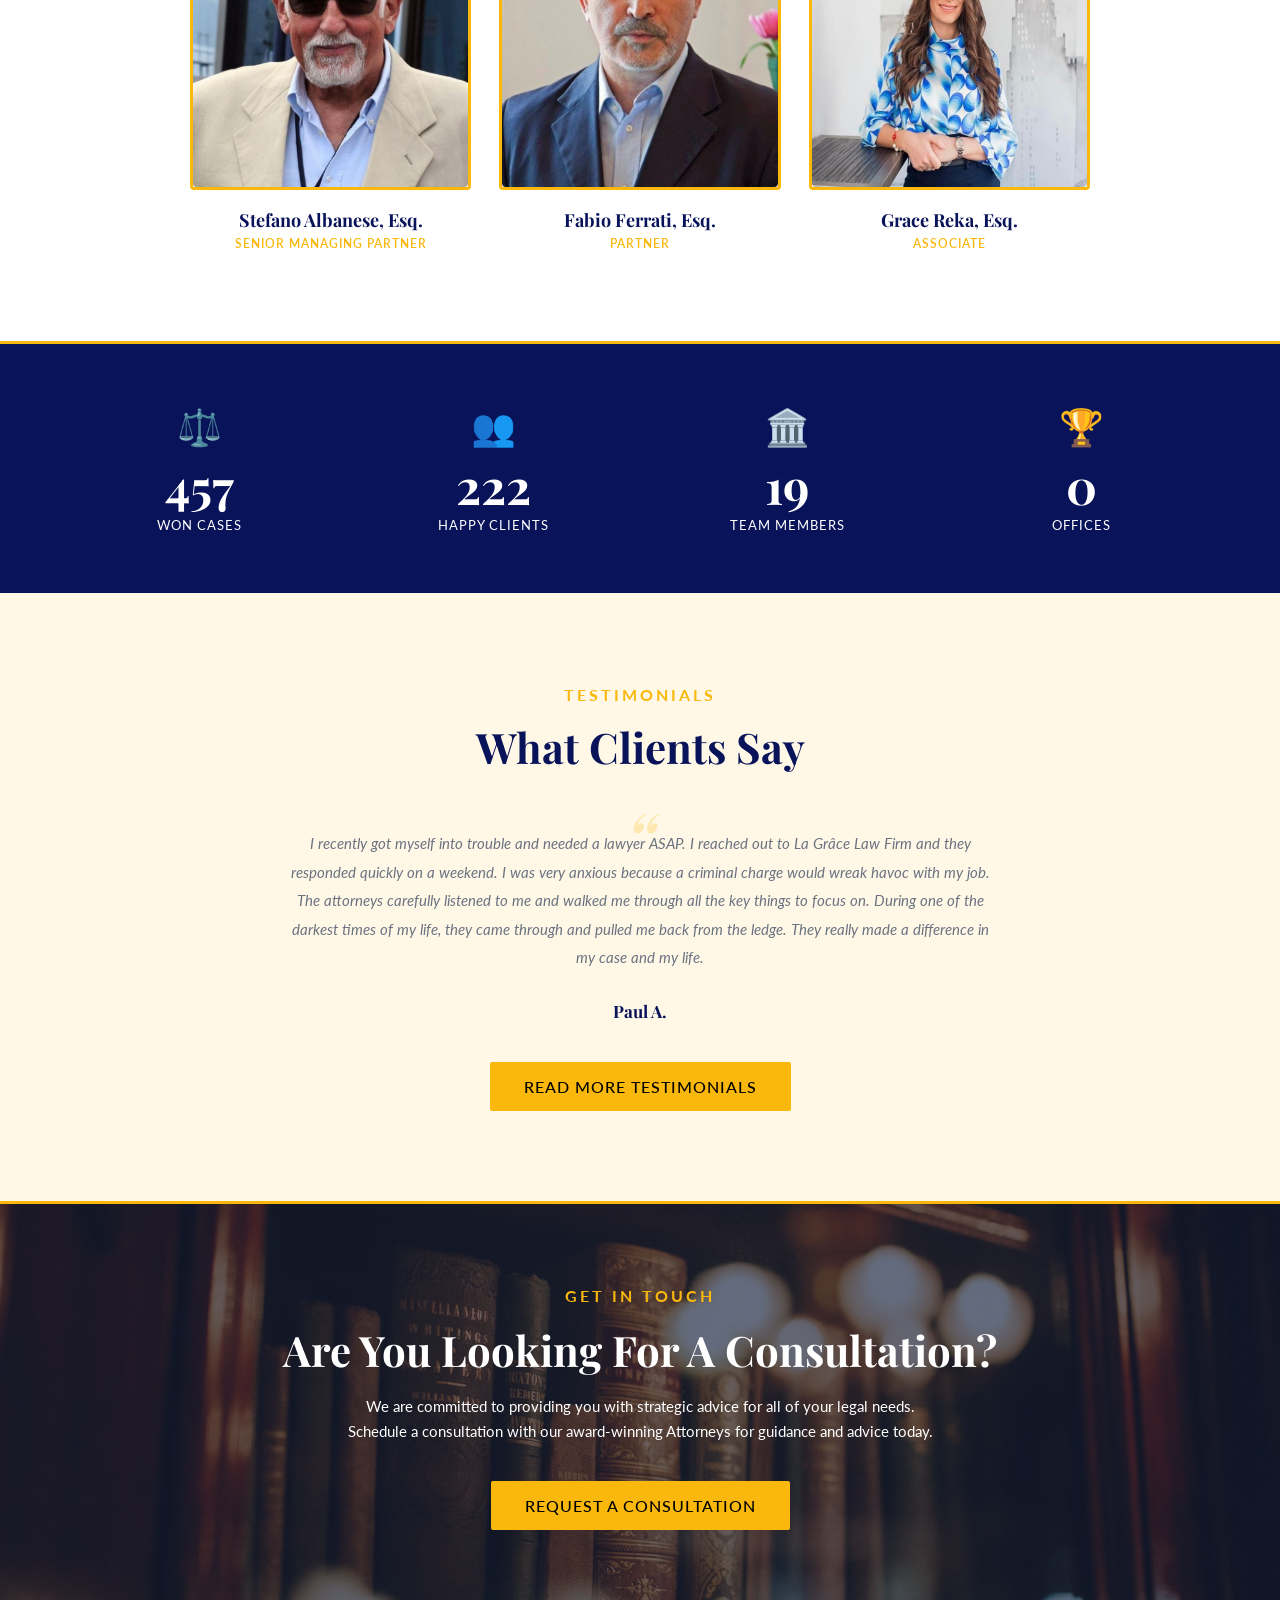
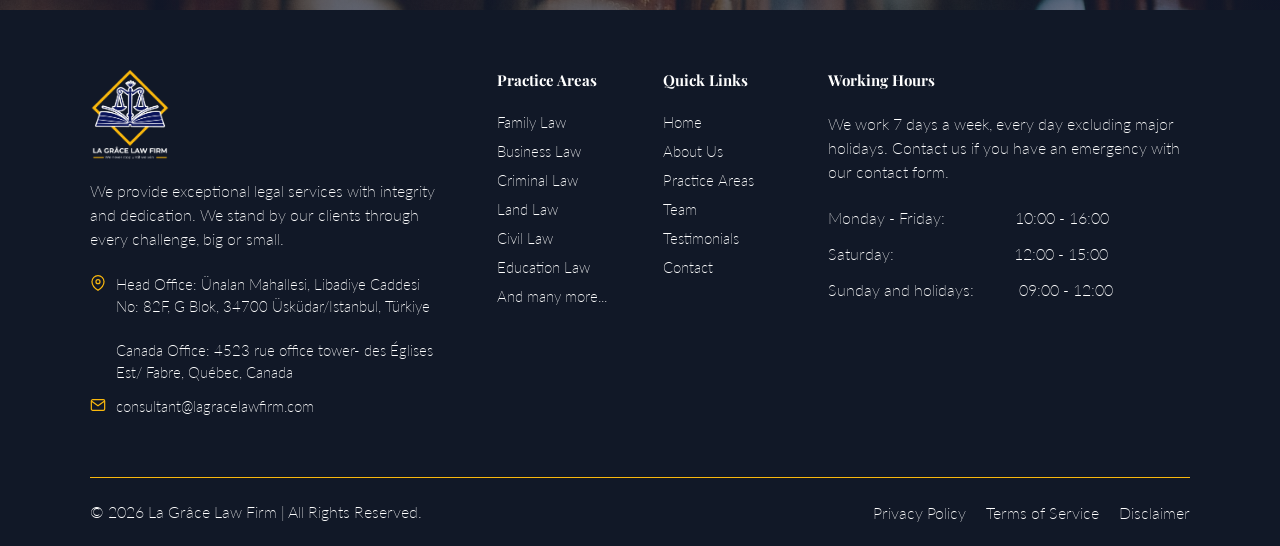
==== commit e1d2cf56: "Add privacy policy" ====
--- a/index.html
+++ b/index.html
@@ -177,7 +177,6 @@
             Strategic legal counsel for corporations, startups, mergers,
             acquisitions, and complex commercial transactions.
           </div>
-          
         </div>
         <div class="practice-card">
           <div class="pc-icon">
@@ -190,7 +189,6 @@
             Aggressive criminal defense representation for felonies,
             misdemeanors, DUIs, and white-collar crimes at all levels.
           </div>
-          
         </div>
         <div class="practice-card">
           <div class="pc-icon">
@@ -204,7 +202,6 @@
             Property rights, real estate disputes, zoning, and land acquisition
             handled with precision and clarity.
           </div>
-         
         </div>
         <div class="practice-card">
           <div class="pc-icon">
@@ -218,7 +215,6 @@
             Resolving disputes between individuals and organizations — from
             contract breaches to personal injury claims.
           </div>
-
         </div>
         <div class="practice-card">
           <div class="pc-icon">
@@ -232,7 +228,6 @@
             Protecting the rights of students, educators, and institutions in
             schools, universities, and academic settings.
           </div>
-         
         </div>
       </div>
     </section>
@@ -282,7 +277,6 @@
               src="img/team/Stefano Albanese.jpg"
               alt="Stefano Albanese"
             />
-
           </div>
           <div class="attorney-name">Stefano Albanese, Esq.</div>
           <div class="attorney-role">Senior Managing Partner</div>
@@ -294,7 +288,6 @@
               src="img/team/Fabio Ferrati.jpg"
               alt="Fabio Ferrati"
             />
-
           </div>
           <div class="attorney-name">Fabio Ferrati, Esq.</div>
           <div class="attorney-role">Partner</div>
@@ -355,7 +348,7 @@
           made a difference in my case and my life.
         </p>
         <div class="test-author">Paul A.</div>
-  
+
         <div class="hero-btns">
           <a href="testimonials.html" class="btn-gold"
             >Read more testimonials</a
@@ -529,7 +522,7 @@
           © 2026 La Grâce Law Firm | All Rights Reserved.
         </div>
         <div class="footer-btm-links">
-          <a href="#">Privacy Policy</a>
+          <a href="privacy-policy.html">Privacy Policy</a>
           <a href="#">Terms of Service</a>
           <a href="#">Disclaimer</a>
         </div>
--- a/css/style.css
+++ b/css/style.css
@@ -47,26 +47,6 @@
   width: 100%;
   max-width: 130px;
 }
-/* .nav-logo-icon {
-  width: 32px;
-  height: 32px;
-  border-radius: 50%;
-  background: var(--gold);
-  display: flex;
-  align-items: center;
-  justify-content: center;
-  font-family: "Playfair Display", serif;
-  font-weight: 700;
-  color: #fff;
-  font-size: 14px;
-} */
-/* .nav-logo span {
-  color: #fff;
-  font-size: 18px;
-  font-weight: 700;
-  letter-spacing: 1px;
-  font-family: "Playfair Display", serif;
-} */
 .nav-links {
   display: flex;
   gap: 28px;
@@ -231,7 +211,7 @@
     linear-gradient(
       135deg,
       rgba(17, 24, 39, 0.88) 0%,
-      rgba(26, 35, 64, 0.82) 60%,
+      rgba(26, 35, 64, 0.82) 50%,
       rgba(17, 24, 39, 0.7) 100%
     ),
     url("/img/homepage_images/about-us-hero.jpg") center/cover no-repeat;
@@ -244,6 +224,197 @@
   font-weight: 700;
   color: #fff;
   margin-bottom: 22px;
+}
+
+/* -- PRACTICE AREAS HERO -- */
+.practice-areas-hero {
+  position: relative;
+  min-height: 60vh;
+  background:
+    linear-gradient(
+      135deg,
+      rgba(6, 6, 6, 0.88) 0%,
+      rgba(0, 0, 0, 0.6) 50%,
+      rgba(17, 24, 39, 0.7) 100%
+    ),
+    url("/img/homepage_images/photo-1589829545856-d10d557cf43.jpg") center/cover
+      no-repeat;
+  display: flex;
+  align-items: center;
+}
+.practice-areas-hero-title {
+  font-size: 46px;
+  line-height: 52px;
+  font-weight: 700;
+  color: #fff;
+  margin-bottom: 22px;
+}
+
+/* -- TEAM HERO -- */
+.team-text {
+  color: var(--text-gray);
+  font-size: 16px;
+  line-height: 24px;
+  text-align: justify;
+  width: 100%;
+  padding: 60px 8% 0 8%;
+  justify-content: center;
+  margin: auto;
+}
+.team-hero {
+  position: relative;
+  min-height: 60vh;
+  background:
+    linear-gradient(
+      135deg,
+      rgba(6, 6, 6, 0.88) 0%,
+      rgba(0, 0, 0, 0.6) 50%,
+      rgba(17, 24, 39, 0.7) 100%
+    ),
+    url("/img/homepage_images/photo-1521791136064-7986c2920332.jpg")
+      center/cover no-repeat;
+  display: flex;
+  align-items: center;
+}
+.team-hero-title {
+  font-size: 46px;
+  line-height: 52px;
+  font-weight: 700;
+  color: #fff;
+  margin-bottom: 22px;
+}
+
+/* -- TESTIMONIALS HERO -- */
+.testimonials-text {
+  color: var(--text-gray);
+  font-size: 16px;
+  line-height: 24px;
+  text-align: justify;
+  width: 100%;
+  padding: 60px 8% 0 8%;
+  justify-content: center;
+  margin: auto;
+}
+.testimonials-hero {
+  position: relative;
+  min-height: 60vh;
+  background:
+    linear-gradient(
+      135deg,
+      rgba(6, 6, 6, 0.88) 0%,
+      rgba(0, 0, 0, 0.3) 50%,
+      rgba(17, 24, 39, 0.7) 100%
+    ),
+    url("/img/homepage_images/photo-15567611754b46a572b750.jpg") center/cover
+      no-repeat;
+  display: flex;
+  align-items: center;
+}
+.testimonials-hero-title {
+  font-size: 46px;
+  line-height: 52px;
+  font-weight: 700;
+  color: #fff;
+  margin-bottom: 22px;
+}
+
+/* -- CONTACT HERO -- */
+.contact-hero {
+  position: relative;
+  min-height: 60vh;
+  background:
+    linear-gradient(
+      135deg,
+      rgba(17, 24, 39, 0.88) 0%,
+      rgba(26, 35, 64, 0.82) 50%,
+      rgba(17, 24, 39, 0.7) 100%
+    ),
+    url("/img/homepage_images/about-us-hero.jpg") center/cover no-repeat;
+  display: flex;
+  align-items: center;
+}
+.contact-hero-title {
+  font-size: 46px;
+  line-height: 52px;
+  font-weight: 700;
+  color: #fff;
+  margin-bottom: 22px;
+}
+
+/* -- LOCATION -- */
+.location {
+  width: 90%;
+  margin: auto;
+  padding: 80px 0 0 0;
+}
+.location iframe {
+  width: 100%;
+}
+.contact-page {
+  display: flex;
+  padding: 80px 5%;
+}
+.row {
+  width: 100%;
+  max-width: 100%;
+}
+.contact-item {
+  display: flex;
+  gap: 10px;
+  align-items: flex-start;
+  margin-bottom: 40px;
+}
+.contact-item svg {
+  width: 16px;
+  height: 16px;
+  stroke: var(--gold);
+  fill: none;
+  stroke-width: 1.8;
+  flex-shrink: 0;
+  margin-top: 2px;
+}
+.contact-item span {
+  color: #000;
+  font-size: 15px;
+  line-height: 20px;
+  font-weight: 400;
+}
+.contact-form {
+  width: 100%;
+  max-width: 50%;
+}
+.contact-form h4 {
+  font-size: 32px;
+  line-height: 40px;
+  color: var(--navy);
+  text-transform: uppercase;
+  padding-bottom: 15px;
+}
+.contact-form p {
+  font-size: 16px;
+  line-height: 24px;
+  padding-bottom: 20px;
+}
+.contact-form form {
+  background-color: var(--light-bg);
+  padding: 30px;
+}
+.contact-form input,
+textarea {
+  width: 100%;
+  padding: 8px;
+  margin-bottom: 15px;
+  outline: none;
+  font-family: "lato";
+  font-size: 16px;
+  line-height: 24px;
+}
+.contact-form textarea {
+  resize: none;
+  height: 200px;
+}
+.contact-form button {
+  margin-top: 30px;
 }
 
 /* ── HERO STATS BAR ── */
@@ -417,6 +588,60 @@
   line-height: 25px;
   text-align: justify;
   margin-bottom: 16px;
+}
+
+/* -- TESTIMONIALS MAIN -- */
+.testimonials-container {
+  background-color: var(--light-bg);
+  padding: 80px 7%;
+}
+.testimonials-content {
+  display: flex;
+  gap: 60px;
+}
+.testimonials-left {
+  width: 100%;
+  max-width: 75%;
+  flex: 1;
+}
+.stars-icon {
+  color: var(--gold);
+  padding-bottom: 15px;
+}
+.text-left p {
+  font-size: 16px;
+  line-height: 24px;
+  text-align: justify;
+  padding-bottom: 50px;
+}
+.testimonials-right {
+  margin: auto;
+  flex: 1;
+  width: 100%;
+  max-width: 25%;
+  justify-content: center;
+  text-align: center;
+  border: 5px solid var(--navy);
+}
+.right-content {
+  padding: 60px 20px 0 20px;
+}
+.right-content h4 {
+  font-size: 22px;
+  line-height: 30px;
+  text-align: center;
+  width: 100%;
+  max-width: 80%;
+  margin: auto;
+  color: var(--navy);
+  padding-bottom: 50px;
+  font-weight: 700;
+}
+.right-content p {
+  font-size: 16px;
+  line-height: 24px;
+  margin: auto;
+  padding-bottom: 50px;
 }
 /* -- WHY CHOOSE US-- */
 .about-us-why {
@@ -645,22 +870,6 @@
 .attorney-card:hover .attorney-img {
   transform: scale(1.05);
 }
-/* .attorney-overlay {
-  position: absolute;
-  inset: 0;
-  background: linear-gradient(
-    to top,
-    rgba(26, 35, 64, 0.7) 0%,
-    transparent 60%
-  );
-  opacity: 0;
-  transition: opacity 0.3s;
-  display: flex;
-  align-items: flex-end;
-  justify-content: center;
-  padding-bottom: 18px;
-  gap: 12px;
-} */
 .attorney-card:hover .attorney-overlay {
   opacity: 1;
 }
@@ -711,8 +920,6 @@
   gap: 24px;
   text-align: center;
   border-top: 3px solid var(--gold);
-}
-.counter-item {
 }
 .counter-icon {
   font-size: 36px;
@@ -892,8 +1099,6 @@
   padding-bottom: 48px;
   border-bottom: 1.3px solid var(--gold);
 }
-.footer-brand {
-}
 .footer-logo img {
   width: 100%;
   max-width: 80px;
@@ -902,25 +1107,6 @@
   gap: 8px;
   margin-bottom: 18px;
 }
-/* .footer-logo-icon {
-  width: 34px;
-  height: 34px;
-  border-radius: 50%;
-  background: var(--gold);
-  display: flex;
-  align-items: center;
-  justify-content: center;
-  font-family: "Playfair Display", serif;
-  font-weight: 700;
-  color: #fff;
-  font-size: 14px;
-} */
-/* .footer-logo span {
-  color: #fff;
-  font-size: 18px;
-  font-weight: 700;
-  font-family: "Playfair Display", serif;
-} */
 .footer-about {
   color: var(--white);
   font-size: 16px;
@@ -1022,6 +1208,28 @@
 }
 .footer-btm-links a:hover {
   color: var(--gold);
+}
+.privacy-policy {
+  padding: 80px 7%;
+}
+.privacy-content h3 {
+  font-size: 46px;
+  line-height: 52px;
+  color: var(--navy);
+}
+.privacy-content h4 {
+  font-size: 22px;
+  line-height: 26px;
+  color: var(--navy);
+  padding: 20px 0;
+}
+.privacy-content p {
+  font-size: 16px;
+  line-height: 30px;
+}
+.privacy-content li {
+  padding: 6px 0;
+  margin-left: 30px;
 }
 
 /* ── ANIMATIONS ── */
@@ -1111,8 +1319,18 @@
   .attorneys-grid {
     grid-template-columns: 1fr 1fr;
   }
-  .news-grid {
-    grid-template-columns: 1fr;
+  .testimonials-content {
+    display: flex;
+    flex-direction: column;
+    gap: 20px;
+  }
+  .testimonials-left {
+    width: 100%;
+    max-width: 100%;
+    flex: 1;
+  }
+  .testimonials-right {
+    max-width: 100%;
   }
   .footer-grid {
     grid-template-columns: 1fr;
@@ -1122,6 +1340,15 @@
     flex-direction: column;
     text-align: center;
   }
+  .contact-page {
+    display: flex;
+    flex-direction: column;
+    gap: 30px;
+  }
+  .contact-form {
+    width: 100%;
+    max-width: 100%;
+  }
 }
 
 @media (max-width: 480px) {
@@ -1155,6 +1382,28 @@
     flex-direction: column;
     align-items: center;
   }
+  .testimonials-content {
+    display: flex;
+    flex-direction: column;
+    gap: 20px;
+  }
+  .testimonials-left {
+    width: 100%;
+    max-width: 100%;
+    flex: 1;
+  }
+  .testimonials-right {
+    max-width: 100%;
+  }
+  .contact-page {
+    display: flex;
+    flex-direction: column;
+    gap: 30px;
+  }
+  .contact-form {
+    width: 100%;
+    max-width: 100%;
+  }
 }
 
 /* ── COUNTER ANIMATION ── */
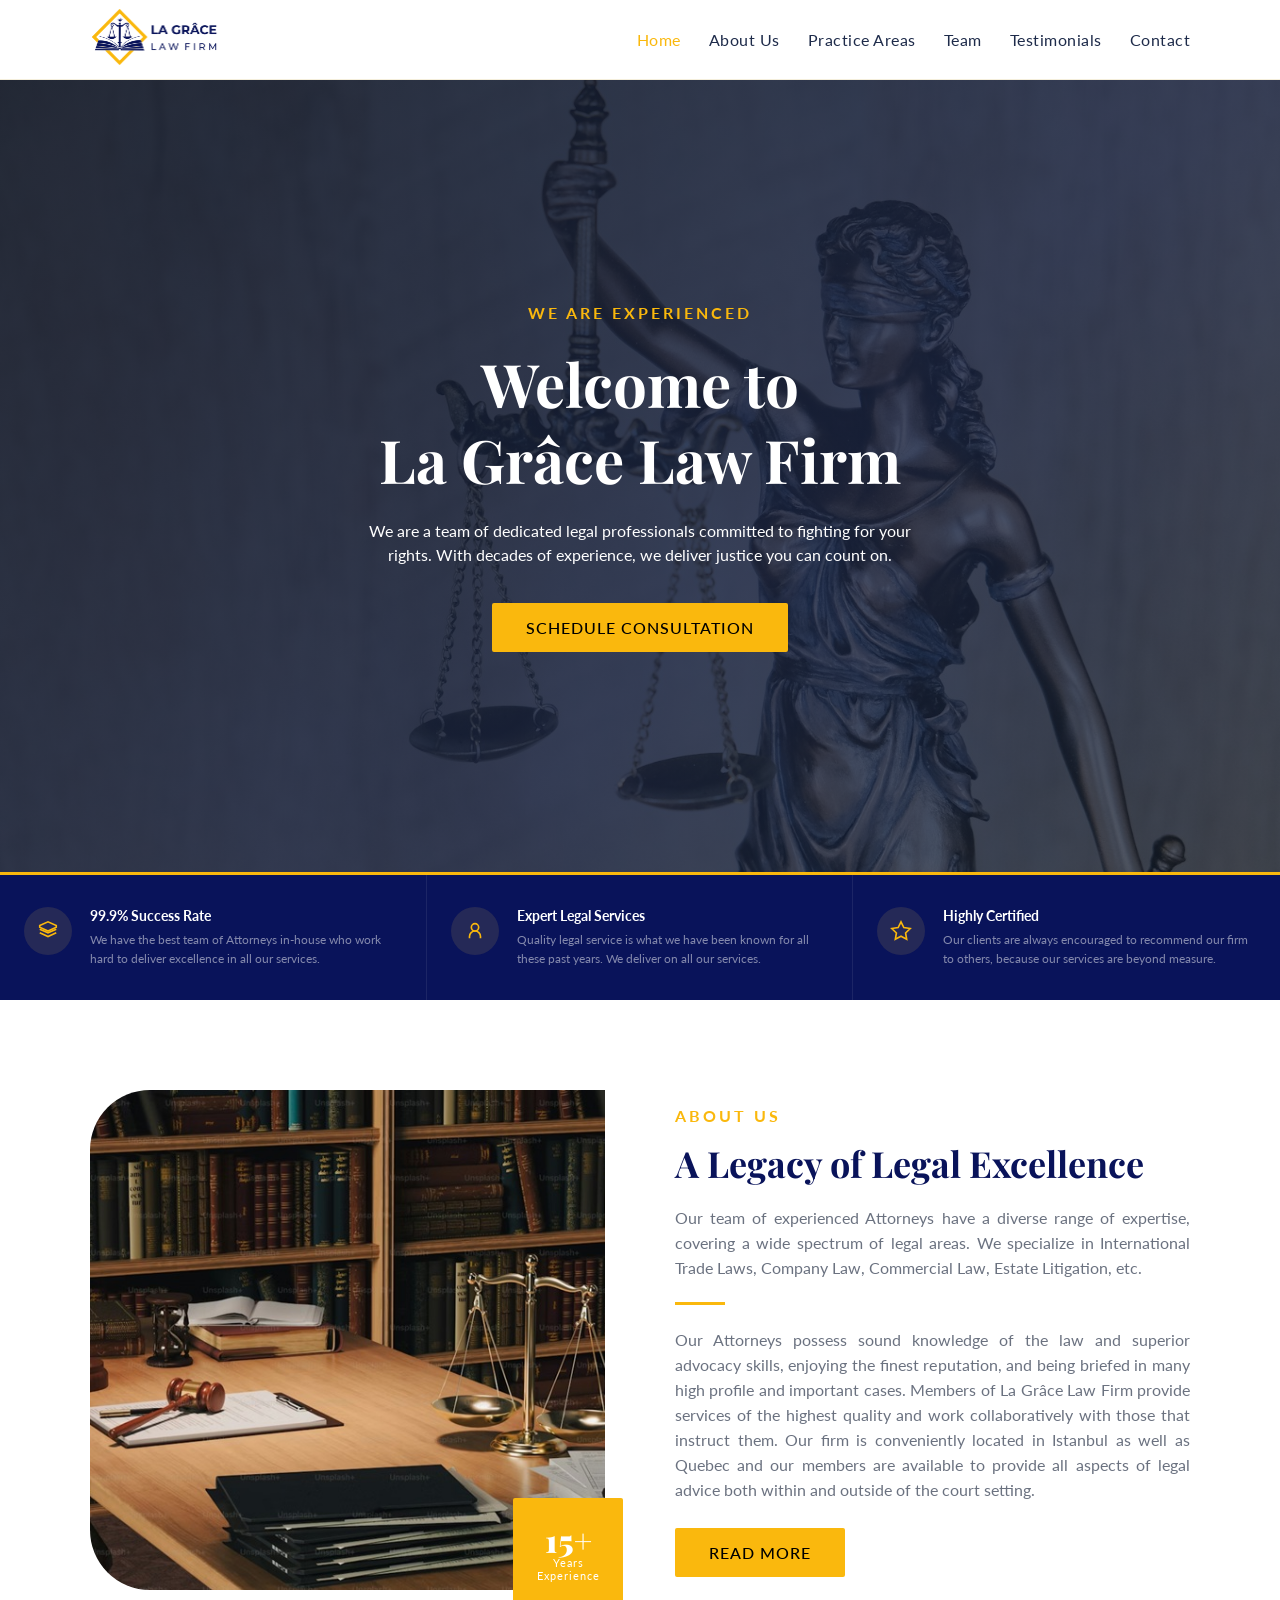
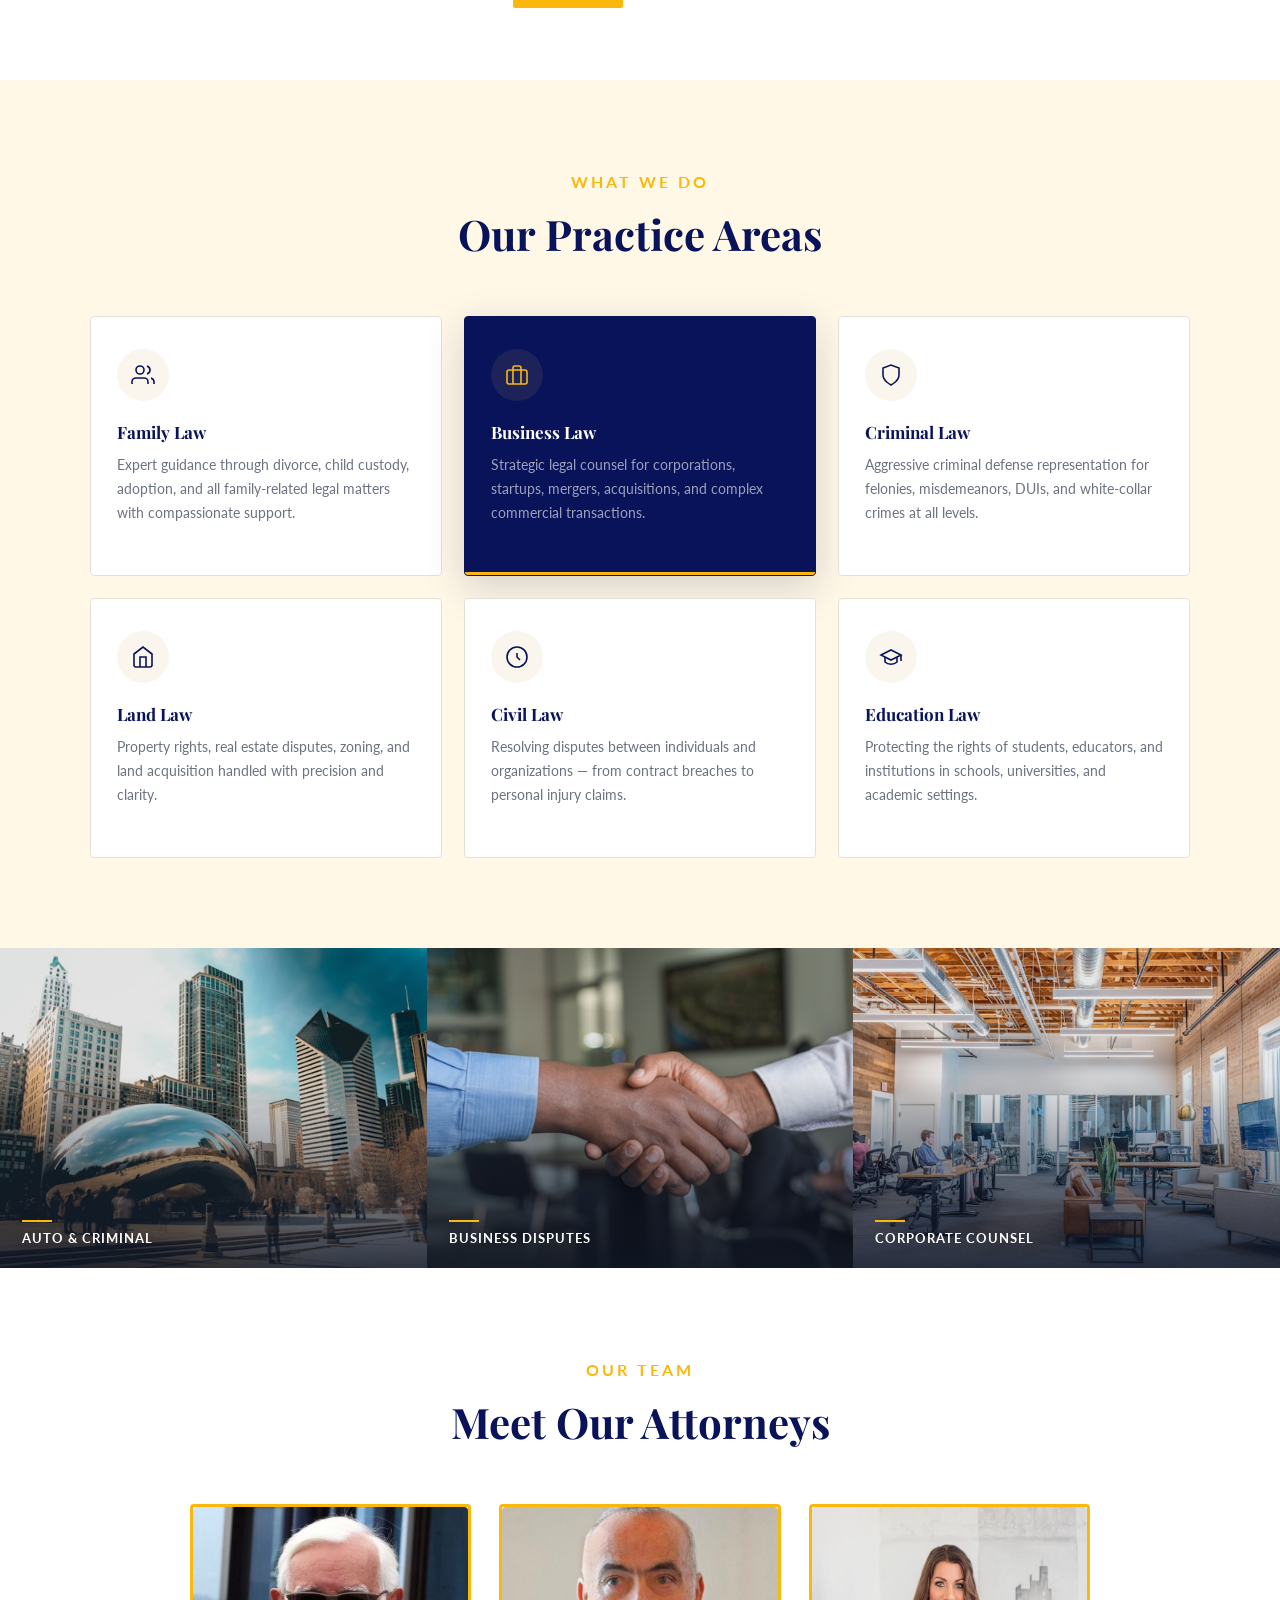
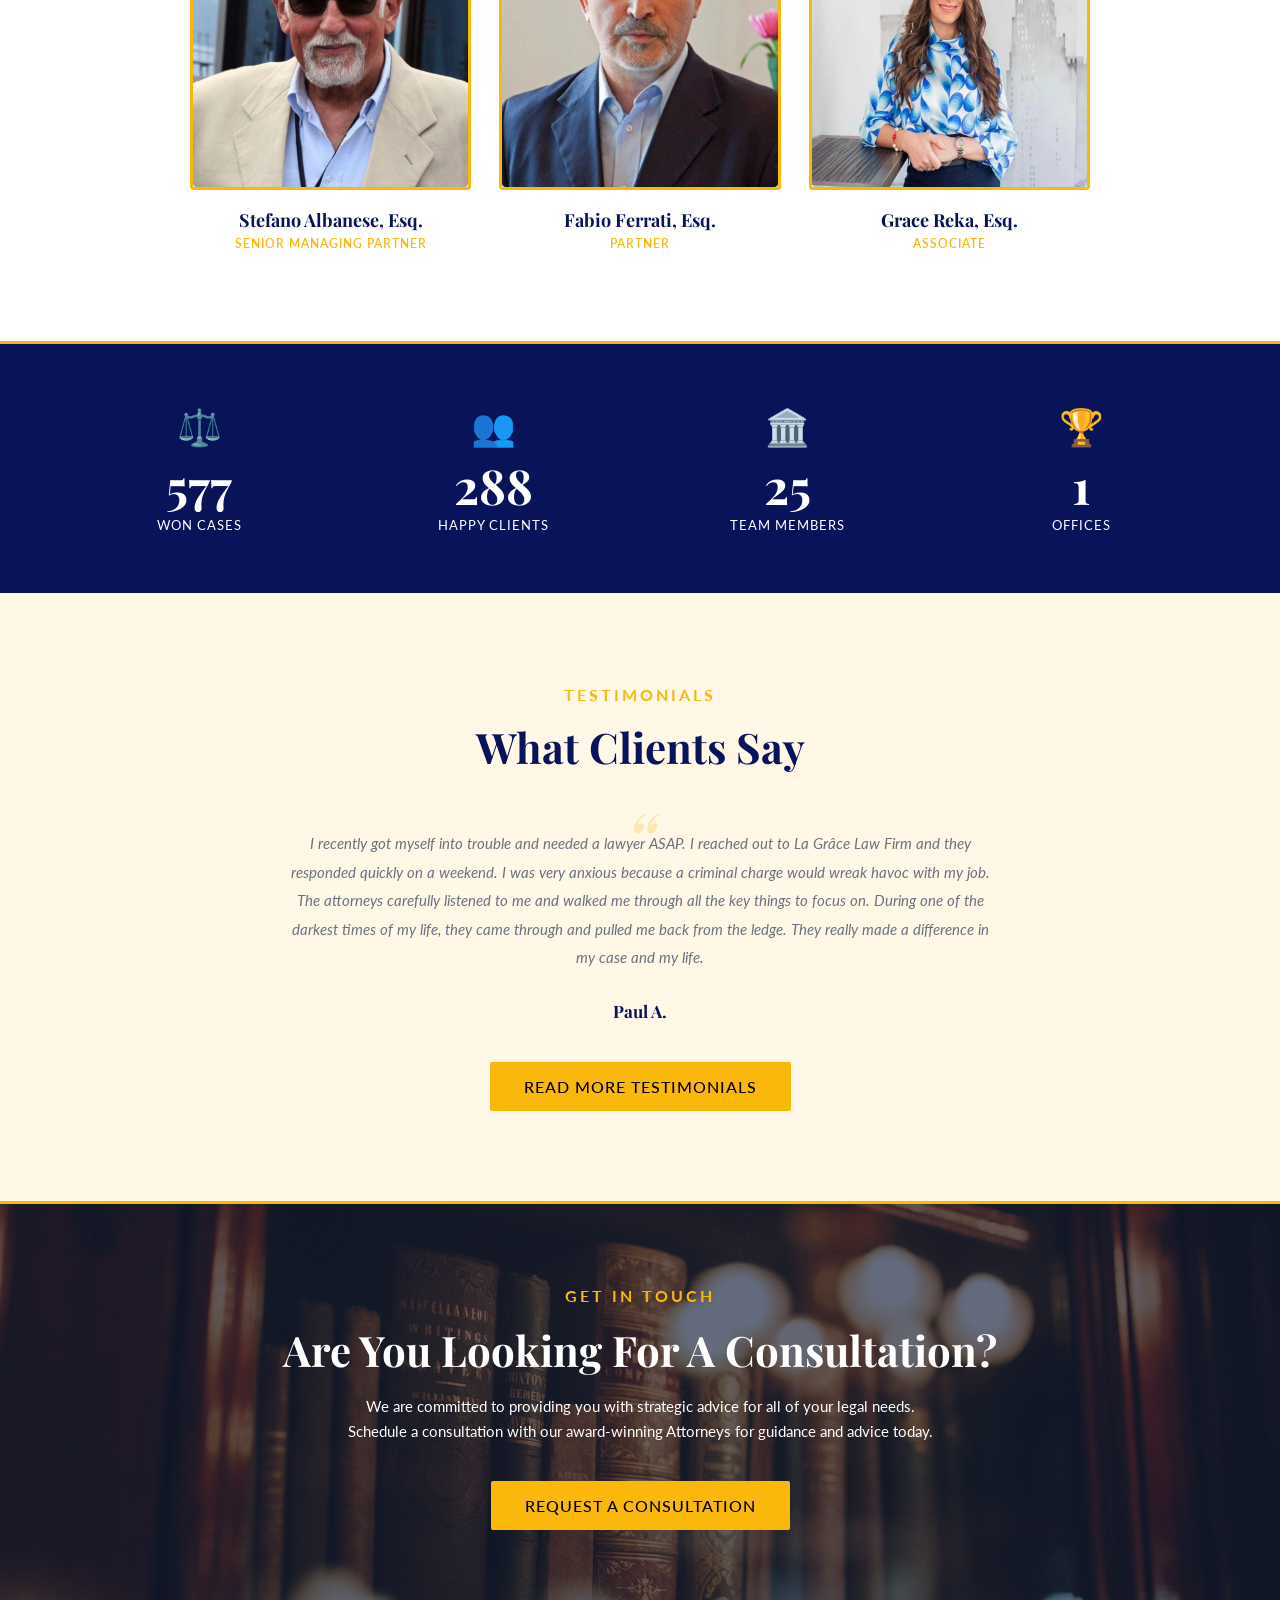
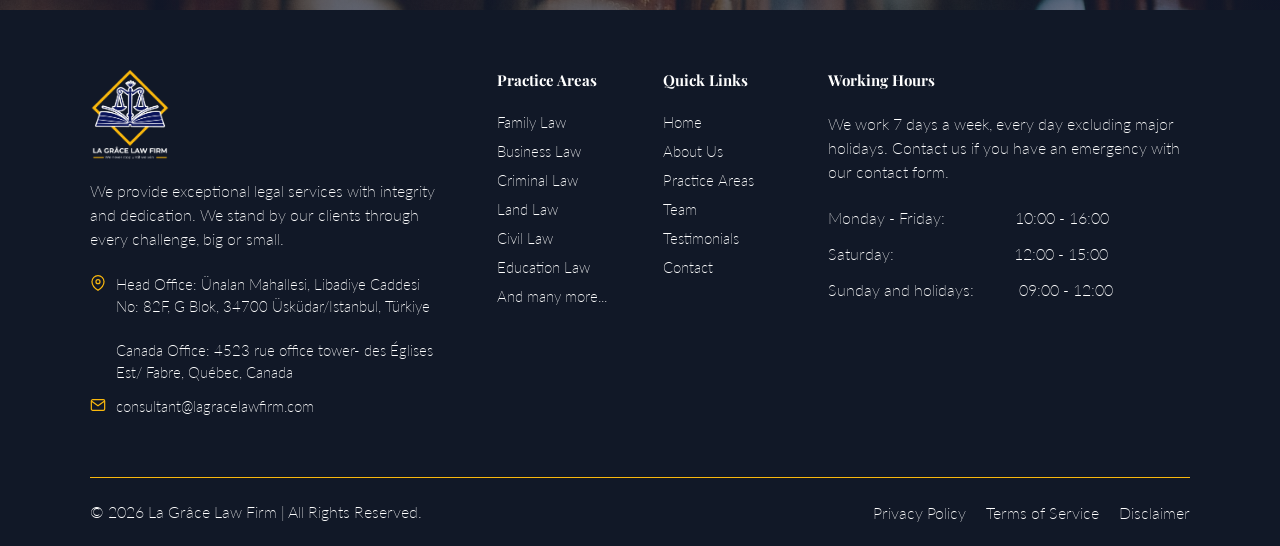
==== commit 2d590df8: "Add disclaimer" ====
--- a/index.html
+++ b/index.html
@@ -446,14 +446,7 @@
               Fabre, Québec, Canada
             </span>
           </div>
-          <!-- <div class="footer-contact-item">
-            <svg viewBox="0 0 24 24">
-              <path
-                d="M22 16.92v3a2 2 0 0 1-2.18 2 19.79 19.79 0 0 1-8.63-3.07A19.5 19.5 0 0 1 4.69 12a19.79 19.79 0 0 1-3.07-8.67A2 2 0 0 1 3.6 1.18h3a2 2 0 0 1 2 1.72 12.84 12.84 0 0 0 .7 2.81 2 2 0 0 1-.45 2.11L8.09 8.91a16 16 0 0 0 6 6l1.27-1.27a2 2 0 0 1 2.11-.45 12.84 12.84 0 0 0 2.81.7A2 2 0 0 1 22 16.92z"
-              />
-            </svg>
-            <span>+1 (800) 555-LEGAL</span>
-          </div> -->
+
           <div class="footer-contact-item">
             <svg viewBox="0 0 24 24">
               <path
@@ -507,14 +500,6 @@
               <p class="working-sub">09:00 - 12:00</p>
             </div>
           </div>
-
-          <!-- <ul class="footer-links">
-            <li><a href="#">Latest Articles</a></li>
-            <li><a href="#">Press Releases</a></li>
-            <li><a href="#">Legal Updates</a></li>
-            <li><a href="#">Case Studies</a></li>
-            <li><a href="#">Newsletter</a></li>
-          </ul> -->
         </div>
       </div>
       <div class="footer-bottom">
@@ -523,8 +508,8 @@
         </div>
         <div class="footer-btm-links">
           <a href="privacy-policy.html">Privacy Policy</a>
-          <a href="#">Terms of Service</a>
-          <a href="#">Disclaimer</a>
+          <a href="terms-of-service.html">Terms of Service</a>
+          <a href="disclaimer.html">Disclaimer</a>
         </div>
       </div>
     </footer>
--- a/css/style.css
+++ b/css/style.css
@@ -1226,10 +1226,14 @@
 .privacy-content p {
   font-size: 16px;
   line-height: 30px;
+  text-align: justify;
 }
 .privacy-content li {
   padding: 6px 0;
   margin-left: 30px;
+}
+.gap {
+  padding-top: 20px;
 }
 
 /* ── ANIMATIONS ── */
